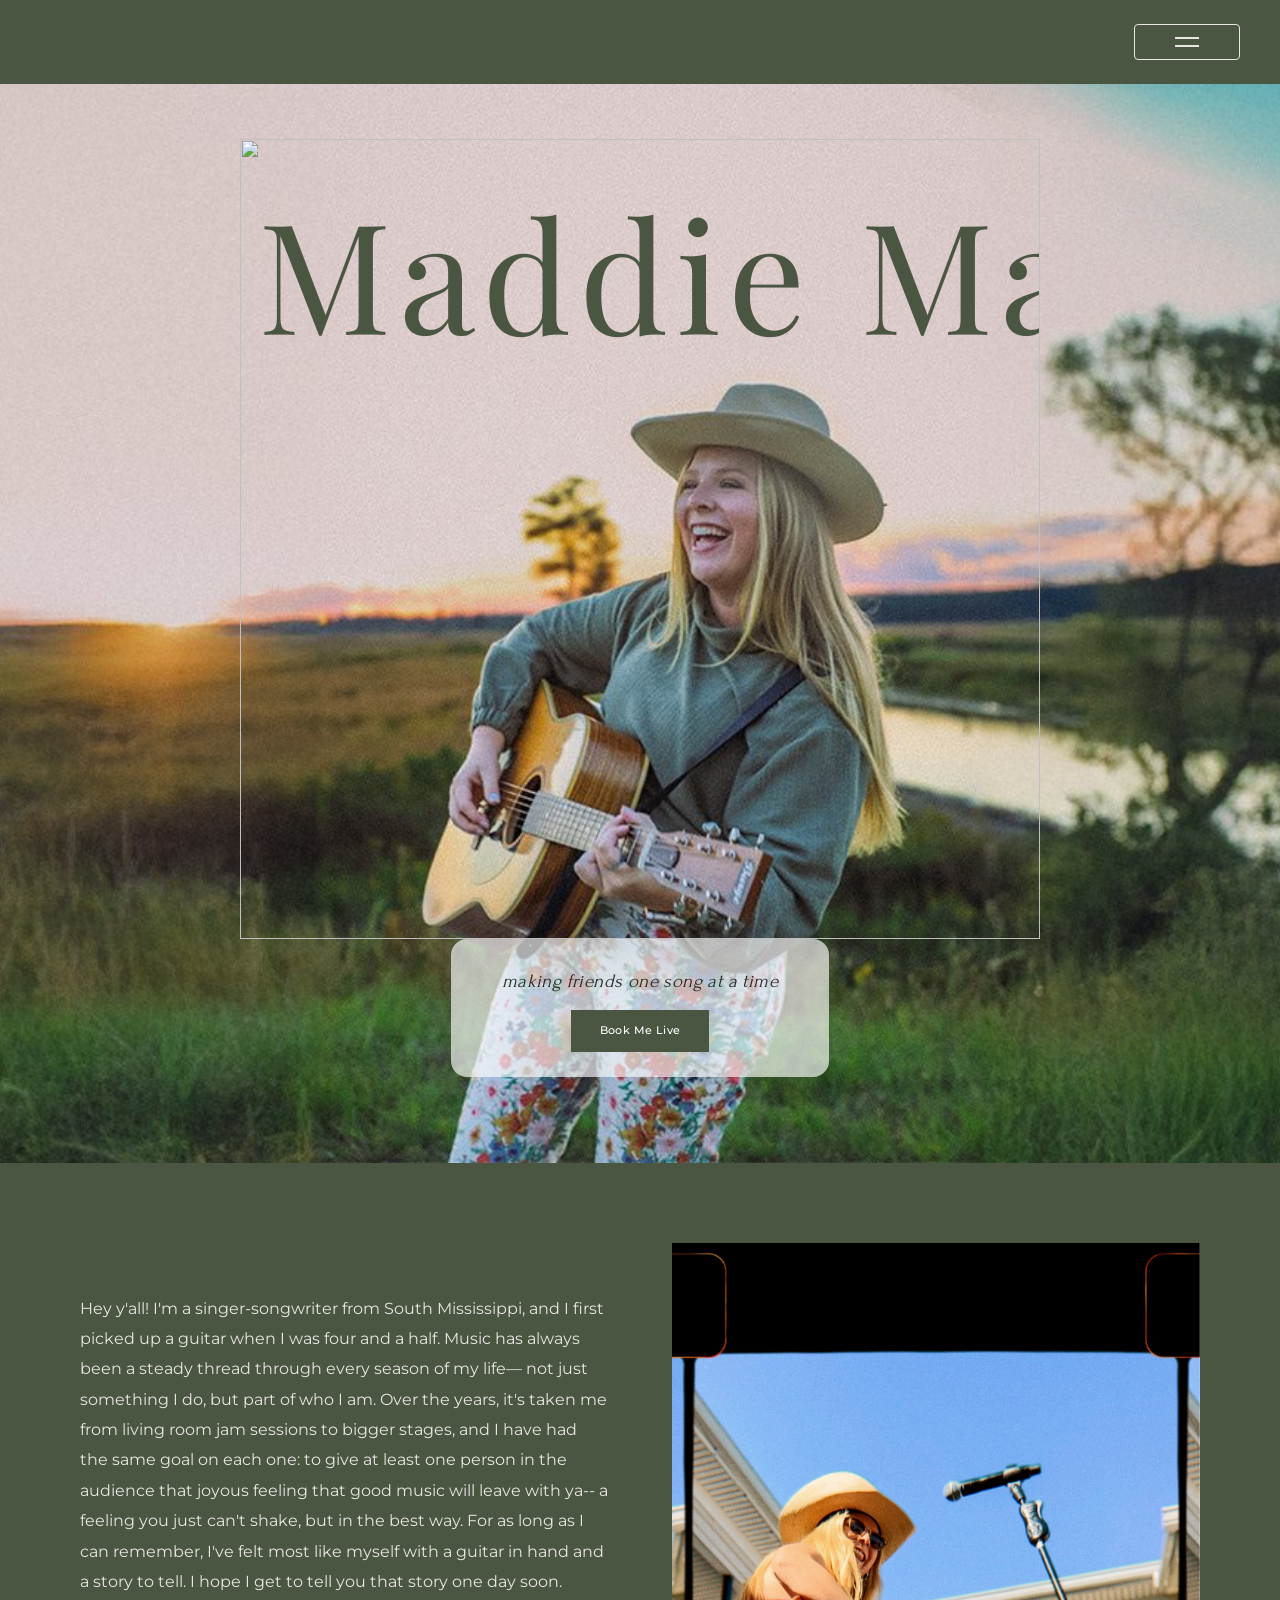
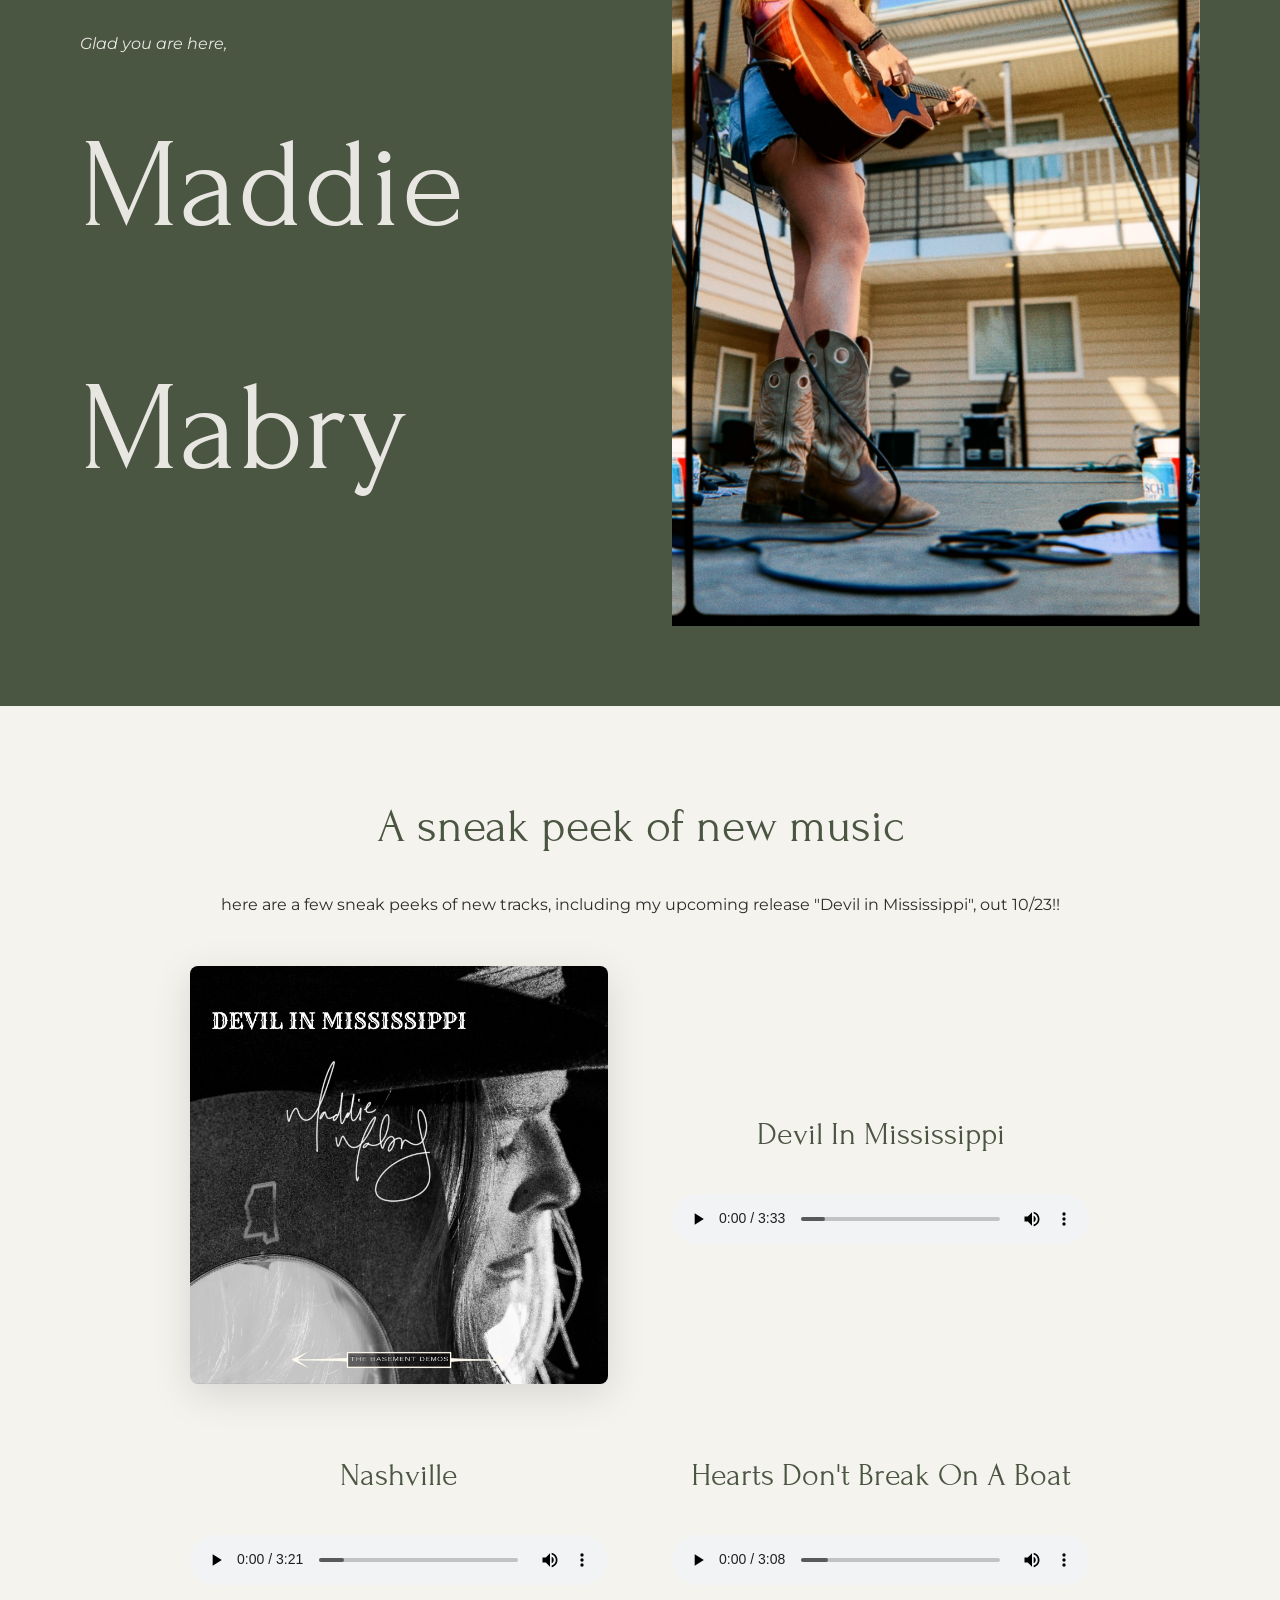
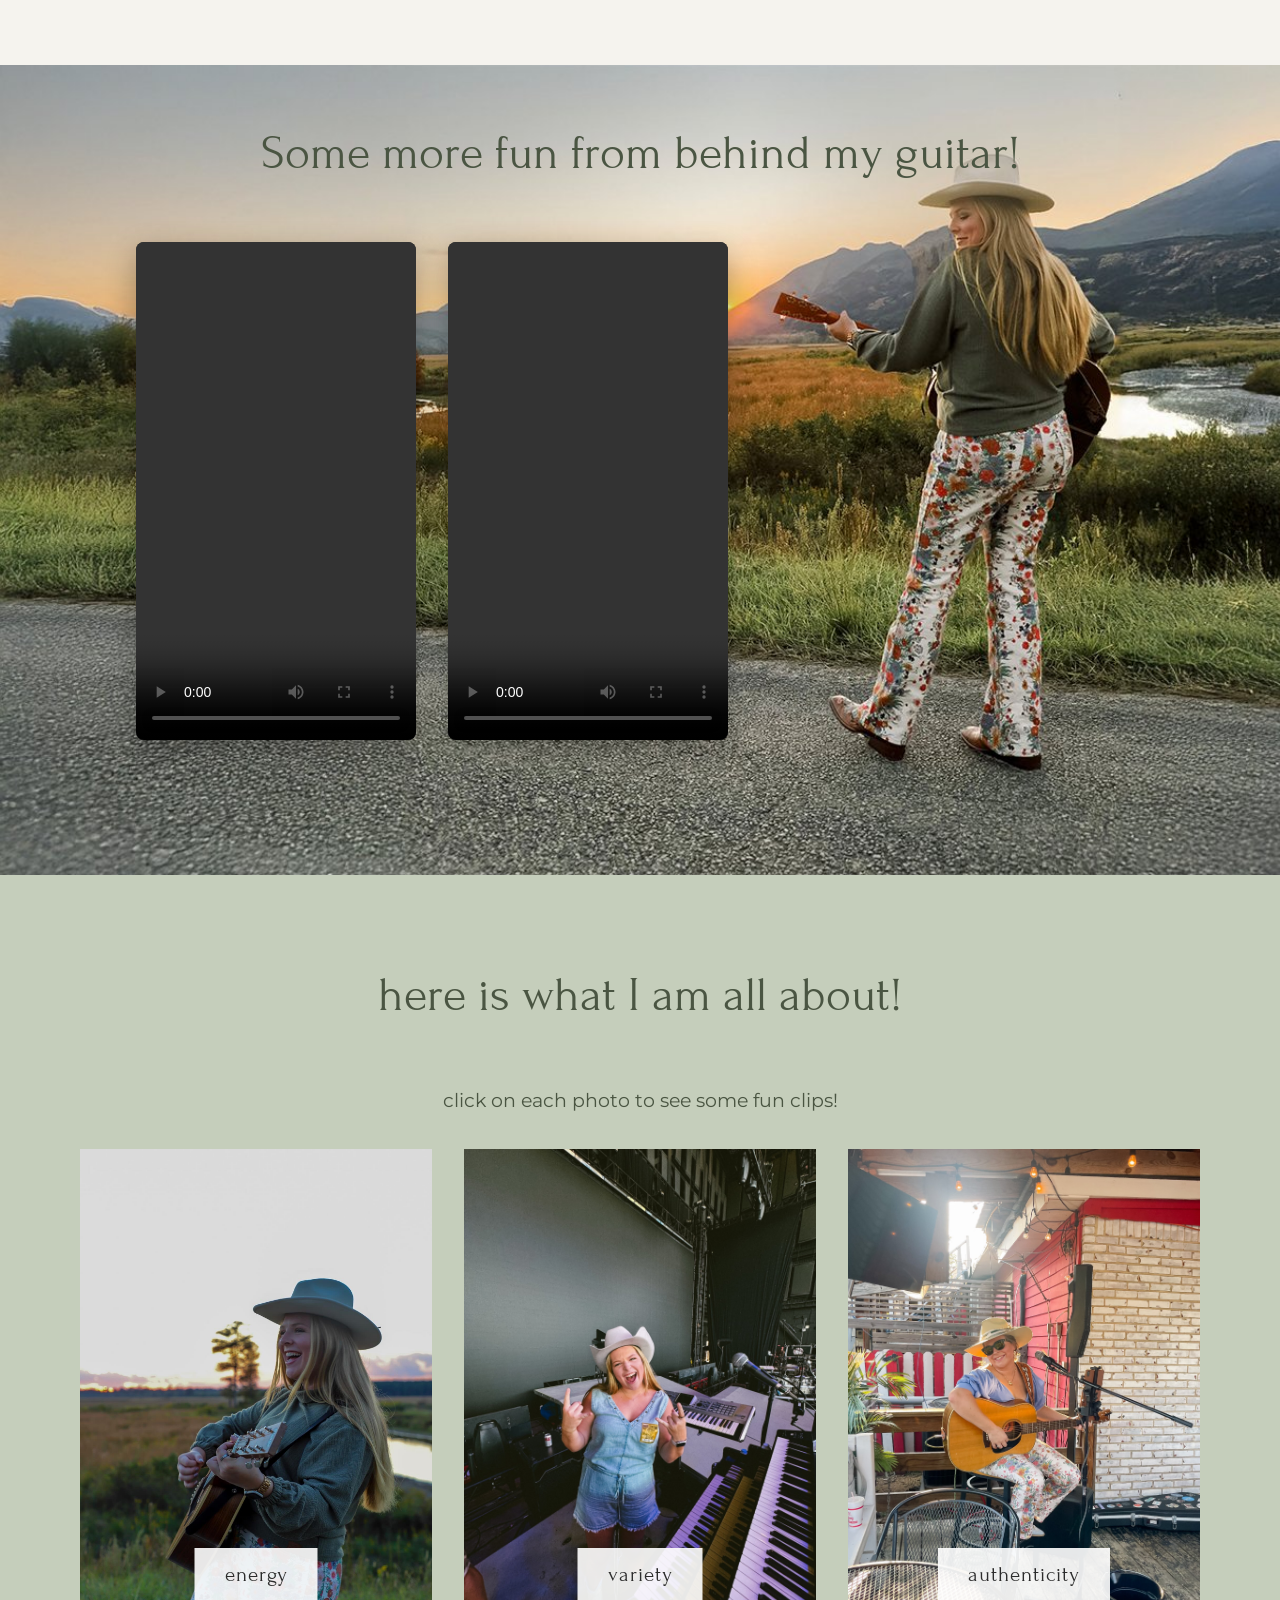
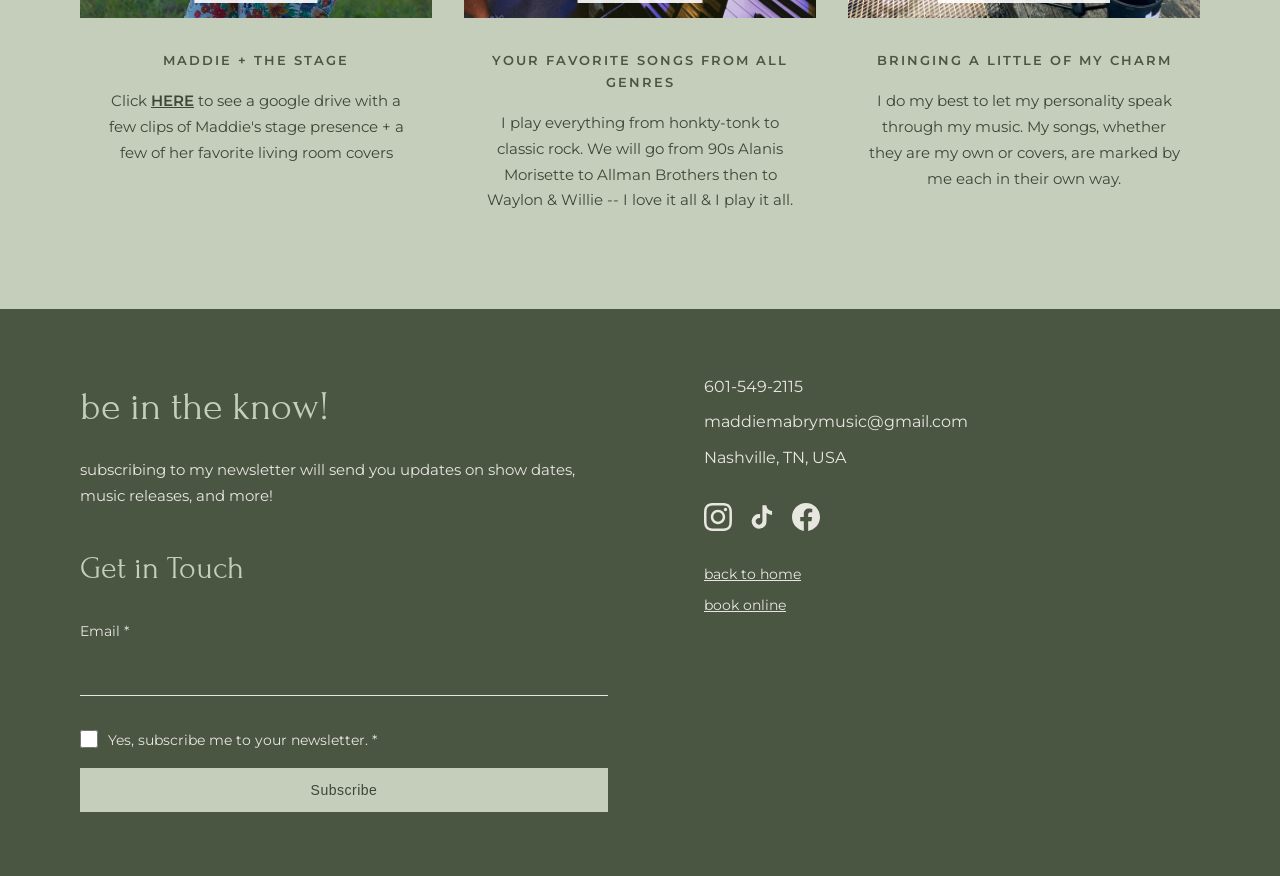
==== index.html @ f24de194 "Replace title text with signature image" ====
Index · HTML
<!DOCTYPE html>
<html lang="en">
<head>
    <meta charset="UTF-8">
    <meta name="viewport" content="width=device-width, initial-scale=1.0">
 
    <!-- Primary SEO Meta Tags -->
    <title>Maddie Mabry | Singer-Songwriter | Nashville, TN | Book Live Music</title>
    <meta name="description" content="Maddie Mabry is a singer-songwriter from South Mississippi now based in Nashville, TN. Book her for live shows, private events, weddings, and venues. Making friends one song at a time.">
    <meta name="keywords" content="Maddie Mabry, singer songwriter, Nashville musician, live music, country music, acoustic guitar, book live music, Mississippi singer, wedding singer, private events, covers band">
    <meta name="author" content="Maddie Mabry">
    <meta name="robots" content="index, follow">
    <link rel="canonical" href="https://maddiemabrymusic.com/">
 
    <!-- Open Graph / Facebook -->
    <meta property="og:type" content="website">
    <meta property="og:url" content="https://maddiemabrymusic.com/">
    <meta property="og:title" content="Maddie Mabry | Singer-Songwriter | Nashville, TN">
    <meta property="og:description" content="Singer-songwriter from South Mississippi. Book Maddie for live shows, private events, and venues. Making friends one song at a time.">
    <meta property="og:image" content="https://maddiemabrymusic.com/images/bfrwebsite2.png">
    <meta property="og:locale" content="en_US">
 
    <!-- Twitter -->
    <meta name="twitter:card" content="summary_large_image">
    <meta name="twitter:url" content="https://maddiemabrymusic.com/">
    <meta name="twitter:title" content="Maddie Mabry | Singer-Songwriter | Nashville, TN">
    <meta name="twitter:description" content="Singer-songwriter from South Mississippi. Book Maddie for live shows, private events, and venues.">
    <meta name="twitter:image" content="https://maddiemabrymusic.com/images/bfrwebsite2.png">
 
    <!-- Favicon -->
    <link rel="icon" type="image/png" href="images/favicon.png">
    <link rel="apple-touch-icon" href="images/favicon.png">
 
    <!-- Schema.org Structured Data for Musicians -->
    <script type="application/ld+json">
    {
        "@context": "https://schema.org",
        "@type": "MusicGroup",
        "name": "Maddie Mabry",
        "description": "Singer-songwriter from South Mississippi making friends one song at a time",
        "genre": ["Country", "Americana", "Acoustic", "Classic Rock Covers"],
        "image": "https://maddiemabrymusic.com/images/bfrwebsite2.png",
        "url": "https://maddiemabrymusic.com",
        "email": "maddiemabrymusic@gmail.com",
        "telephone": "601-549-2115",
        "address": {
            "@type": "PostalAddress",
            "addressLocality": "Nashville",
            "addressRegion": "TN",
            "addressCountry": "US"
        },
        "sameAs": [
            "https://www.instagram.com/maddiemabryy",
            "https://www.tiktok.com/@maddiemabry",
            "https://www.facebook.com/maddie.mabry"
        ]
    }
    </script>
 
    <link rel="stylesheet" href="styles.css">
    <link rel="preconnect" href="https://fonts.googleapis.com">
    <link rel="preconnect" href="https://fonts.gstatic.com" crossorigin>
    <link href="https://fonts.googleapis.com/css2?family=Playfair+Display:wght@400;500;600;700&family=Montserrat:wght@300;400;500;600;700&family=Forum&display=swap" rel="stylesheet">
    <link href="https://fonts.cdnfonts.com/css/amstroms" rel="stylesheet">
</head>
<body>
    <!-- Navigation -->
    <nav class="navbar">
        <div class="nav-container">
            <button class="nav-toggle" id="navToggle">
                <span></span>
                <span></span>
            </button>
            <ul class="nav-menu" id="navMenu">
                <li><a href="#home" class="nav-link">Home</a></li>
                <li><a href="contact.html" class="nav-link">Contact</a></li>
            </ul>
        </div>
    </nav>
 
    <!-- Hero Section -->
    <section id="home" class="hero">
        <div class="hero-image-container">
            <img src="images/bfrwebsite2.png" alt="Maddie Mabry performing" class="hero-bg">
        </div>
        <h1 class="hero-title"><img src="images/signature.png" alt="Maddie Mabry" class="hero-signature"></h1>
        <div class="hero-bottom">
            <p class="hero-tagline">making friends one song at a time</p>
            <a href="contact.html" class="btn btn-hero">Book Me Live</a>
        </div>
    </section>
 
    <!-- About Section -->
    <section class="about-section">
        <div class="container">
            <div class="about-grid">
                <div class="about-text">
                    <p>Hey y'all! I'm a singer-songwriter from South Mississippi, and I first picked up a guitar when I was four and a half. Music has always been a steady thread through every season of my life— not just something I do, but part of who I am. Over the years, it's taken me from living room jam sessions to bigger stages, and I have had the same goal on each one: to give at least one person in the audience that joyous feeling that good music will leave with ya-- a feeling you just can't shake, but in the best way. For as long as I can remember, I've felt most like myself with a guitar in hand and a story to tell. I hope I get to tell you that story one day soon.</p>
                    <p class="about-closing">Glad you are here,</p>
                    <p class="about-signature">Maddie Mabry</p>
                </div>
                <div class="about-image">
                    <img src="images/pikapppic.jpeg" alt="Maddie Mabry">
                </div>
            </div>
        </div>
    </section>
 
    <!-- New Music Section (moved up, now with 3 clipped tracks) -->
    <section class="new-music-section">
        <div class="container">
            <h2 class="section-title">A sneak peek of new music</h2>
            <p class="music-description">here are a few sneak peeks of new tracks, including my upcoming release "Devil in Mississippi", out 10/23!!</p>
 
            <div class="music-player-container">
                <div class="album-art">
                    <img src="images/Devil in Mississippi (3000 x 3000 px).png" alt="Born for Runnin' album art">
                </div>
 
                <div class="music-player">
                    <h3>Devil In Mississippi</h3>
                    <audio id="clip-devil" controls preload="metadata">
                        <source src="audio/Devil_In_Missippi_V4.mp3" type="audio/mpeg">
                        Your browser does not support the audio element.
                    </audio>
                </div>
 
                <div class="music-player">
                    <h3>Nashville</h3>
                    <audio id="clip-nashville" controls preload="metadata">
                        <source src="audio/Nashville_V8.mp3" type="audio/mpeg">
                        Your browser does not support the audio element.
                    </audio>
                </div>
 
                <div class="music-player">
                    <h3>Hearts Don't Break On A Boat</h3>
                    <audio id="clip-hearts" controls preload="metadata">
                        <source src="audio/Hearts_Dont_Break_On_A_Boat_V5.mp3" type="audio/mpeg">
                        Your browser does not support the audio element.
                    </audio>
                </div>
            </div>
        </div>
    </section>
 
    <!-- Some More Fun Section -->
    <section class="behind-guitar-section">
        <div class="behind-guitar-bg">
            <img src="images/bfrwebsite.png" alt="Maddie with mountains in background">
        </div>
        <div class="container">
            <h2 class="section-title">Some more fun from behind my guitar!</h2>
            <div class="embedded-videos-grid">
                <div class="embedded-video">
                    <video src="videos/IMG_3591.mov" controls playsinline preload="metadata"></video>
                </div>
                <div class="embedded-video">
                    <video src="videos/IMG_7154.MOV" controls playsinline preload="metadata"></video>
                </div>
            </div>
        </div>
    </section>
 
    <!-- What You Can Expect Section (moved down) -->
    <section class="expect-section">
        <div class="container">
            <h2 class="section-title">here is what I am all about!</h2>
        <p class="section-title" style="font-size: 1.2rem; margin-top: 0; margin-bottom: 2rem;">click on each photo to see some fun clips!</p>
            <div class="expect-cards">
                <div class="expect-card">
                    <a href="https://www.youtube.com/shorts/EA3g9xVGayo" target="_blank" class="expect-card-image">
                        <img src="images/3FF46318-F790-4733-A68D-48E8557CEB5A.jpeg" alt="Maddie performing with energy">
                        <div class="expect-card-label">energy</div>
                    </a>
                    <div class="expect-card-content">
                        <h3>MADDIE + THE STAGE</h3>
                        <p>Click <a href="https://drive.google.com/drive/folders/16Yg4COmLcVJ_Tq3rPxHHpDaC5FjKg4uo" target="_blank" class="link-underline">HERE</a> to see a google drive with a few clips of Maddie's stage presence + a few of her favorite living room covers</p>
                    </div>
                </div>
 
                <div class="expect-card">
                    <a href="https://www.youtube.com/shorts/dbkMt09SryA" target="_blank" class="expect-card-image">
                        <img src="images/IMG_0356.jpeg" alt="Maddie performing with variety">
                        <div class="expect-card-label">variety</div>
                    </a>
                    <div class="expect-card-content">
                        <h3>YOUR FAVORITE SONGS FROM ALL GENRES</h3>
                        <p>I play everything from honkty-tonk to classic rock. We will go from 90s Alanis Morisette to Allman Brothers then to Waylon & Willie -- I love it all & I play it all.</p>
                    </div>
                </div>
 
                <div class="expect-card">
                    <a href="https://www.youtube.com/watch?v=DvOqOddyRu4" target="_blank" class="expect-card-image">
                        <img src="images/IMG_4395.jpeg" alt="Maddie performing with authenticity">
                        <div class="expect-card-label">authenticity</div>
                    </a>
                    <div class="expect-card-content">
                        <h3>BRINGING A LITTLE OF MY CHARM</h3>
                        <p>I do my best to let my personality speak through my music. My songs, whether they are my own or covers, are marked by me each in their own way.</p>
                    </div>
                </div>
            </div>
        </div>
    </section>
 
    <!-- Footer -->
    <footer class="footer">
        <div class="footer-container">
            <div class="footer-left">
                <h3 class="footer-title">be in the know!</h3>
                <p class="footer-text">subscribing to my newsletter will send you updates on show dates, music releases, and more!</p>
 
                <h4 class="footer-subtitle">Get in Touch</h4>
                <form id="newsletterForm" class="newsletter-form" name="newsletter" method="POST" data-netlify="true">
                    <input type="hidden" name="form-name" value="newsletter">
                    <label class="form-label">Email *</label>
                    <input type="email" id="email" name="email" required>
                    <label class="checkbox-label">
                        <input type="checkbox" name="subscribe" required>
                        <span>Yes, subscribe me to your newsletter. *</span>
                    </label>
                    <button type="submit" class="btn btn-subscribe">Subscribe</button>
                </form>
                <div id="formMessage" class="form-message"></div>
            </div>
 
            <div class="footer-right">
                <p class="contact-info">601-549-2115</p>
                <p class="contact-info">maddiemabrymusic@gmail.com</p>
                <p class="contact-info">Nashville, TN, USA</p>
 
                <div class="social-links">
                    <a href="https://www.instagram.com/maddiemabryy" target="_blank" aria-label="Instagram">
                        <svg width="28" height="28" viewBox="0 0 24 24" fill="currentColor">
                            <path d="M12 2.163c3.204 0 3.584.012 4.85.07 3.252.148 4.771 1.691 4.919 4.919.058 1.265.069 1.645.069 4.849 0 3.205-.012 3.584-.069 4.849-.149 3.225-1.664 4.771-4.919 4.919-1.266.058-1.644.07-4.85.07-3.204 0-3.584-.012-4.849-.07-3.26-.149-4.771-1.699-4.919-4.92-.058-1.265-.07-1.644-.07-4.849 0-3.204.013-3.583.07-4.849.149-3.227 1.664-4.771 4.919-4.919 1.266-.057 1.645-.069 4.849-.069zm0-2.163c-3.259 0-3.667.014-4.947.072-4.358.2-6.78 2.618-6.98 6.98-.059 1.281-.073 1.689-.073 4.948 0 3.259.014 3.668.072 4.948.2 4.358 2.618 6.78 6.98 6.98 1.281.058 1.689.072 4.948.072 3.259 0 3.668-.014 4.948-.072 4.354-.2 6.782-2.618 6.979-6.98.059-1.28.073-1.689.073-4.948 0-3.259-.014-3.667-.072-4.947-.196-4.354-2.617-6.78-6.979-6.98-1.281-.059-1.69-.073-4.949-.073zm0 5.838c-3.403 0-6.162 2.759-6.162 6.162s2.759 6.163 6.162 6.163 6.162-2.759 6.162-6.163c0-3.403-2.759-6.162-6.162-6.162zm0 10.162c-2.209 0-4-1.79-4-4 0-2.209 1.791-4 4-4s4 1.791 4 4c0 2.21-1.791 4-4 4zm6.406-11.845c-.796 0-1.441.645-1.441 1.44s.645 1.44 1.441 1.44c.795 0 1.439-.645 1.439-1.44s-.644-1.44-1.439-1.44z"/>
                        </svg>
                    </a>
                    <a href="https://www.tiktok.com/@maddiemabry" target="_blank" aria-label="TikTok">
                        <svg width="28" height="28" viewBox="0 0 24 24" fill="currentColor">
                            <path d="M19.59 6.69a4.83 4.83 0 0 1-3.77-4.25V2h-3.45v13.67a2.89 2.89 0 0 1-5.2 1.74 2.89 2.89 0 0 1 2.31-4.64 2.93 2.93 0 0 1 .88.13V9.4a6.84 6.84 0 0 0-1-.05A6.33 6.33 0 0 0 5 20.1a6.34 6.34 0 0 0 10.86-4.43v-7a8.16 8.16 0 0 0 4.77 1.52v-3.4a4.85 4.85 0 0 1-1-.1z"/>
                        </svg>
                    </a>
                    <a href="https://www.facebook.com/maddie.mabry" target="_blank" aria-label="Facebook">
                        <svg width="28" height="28" viewBox="0 0 24 24" fill="currentColor">
                            <path d="M24 12.073c0-6.627-5.373-12-12-12s-12 5.373-12 12c0 5.99 4.388 10.954 10.125 11.854v-8.385H7.078v-3.47h3.047V9.43c0-3.007 1.792-4.669 4.533-4.669 1.312 0 2.686.235 2.686.235v2.953H15.83c-1.491 0-1.956.925-1.956 1.874v2.25h3.328l-.532 3.47h-2.796v8.385C19.612 23.027 24 18.062 24 12.073z"/>
                        </svg>
                    </a>
                </div>
 
                <div class="footer-links">
                    <a href="#home">back to home</a>
                    <a href="contact.html">book online</a>
                </div>
            </div>
        </div>
    </footer>
 
    <script src="script.js"></script>
    <script>
        // Auto start/stop points for sneak-peek clips
        // { elementId, startTime (sec), endTime (sec) }
        var clipConfig = [
            { id: "clip-nashville", start: 40, end: 63 }, // Nashville: 0:40 -> 1:03
            { id: "clip-devil",     start: 64, end: 93 }, // Devil In Mississippi: 1:03 -> 1:33
            { id: "clip-hearts",    start: 36, end: 63 }  // Hearts Don't Break On A Boat: 0:36 -> 1:02
        ];
 
        clipConfig.forEach(function (cfg) {
            var audio = document.getElementById(cfg.id);
            if (!audio) return;
 
            audio.addEventListener("play", function () {
                if (audio.currentTime < cfg.start || audio.currentTime >= cfg.end) {
                    audio.currentTime = cfg.start;
                }
            });
 
            audio.addEventListener("timeupdate", function () {
                if (audio.currentTime >= cfg.end) {
                    audio.pause();
                    audio.currentTime = cfg.start;
                }
            });
        });
    </script>
</body>
</html>
---- styles.css ----
/* Reset */
* {
    margin: 0;
    padding: 0;
    box-sizing: border-box;
}

:root {
    /* Wix Color Scheme */
    --hunter-green: #4a5542;
    --hunter-green-dark: #3d4637;
    --sage-green: #c5cebb;
    --sage-green-light: #d4dbc9;
    --cream: #f5f3ee;
    --dark-text: #2c2c2c;
    --light-text: #e8e6e1;
    --white: #ffffff;
}

body {
    font-family: 'Montserrat', sans-serif;
    color: var(--dark-text);
    line-height: 1.7;
    overflow-x: hidden;
}

h1, h2, h3 {
    font-family: 'Forum', 'Playfair Display', serif;
    font-weight: 400;
}

img {
    max-width: 100%;
    display: block;
}

a {
    text-decoration: none;
    color: inherit;
    transition: opacity 0.3s ease;
}

a:hover {
    opacity: 0.8;
}

/* Containers */
.container {
    max-width: 1200px;
    margin: 0 auto;
    padding: 0 40px;
}

/* Buttons */
.btn {
    display: inline-block;
    padding: 14px 36px;
    border: none;
    background: var(--hunter-green);
    color: var(--white);
    font-weight: 500;
    font-size: 14px;
    cursor: pointer;
    transition: all 0.3s ease;
    letter-spacing: 0.5px;
}

.btn:hover {
    background: var(--hunter-green-dark);
    opacity: 1;
}

.btn-hero {
    background: var(--hunter-green);
    color: var(--white);
    border-radius: 0;
}

.btn-subscribe {
    width: 100%;
    background: var(--sage-green);
    color: var(--hunter-green-dark);
    border-radius: 0;
    margin-top: 1rem;
}

.btn-subscribe:hover {
    background: var(--sage-green-light);
}

/* Navigation */
.navbar {
    position: absolute;
    top: 0;
    left: 0;
    width: 100%;
    z-index: 100;
    padding: 1.5rem 0;
    background: var(--hunter-green);
}

.nav-container {
    max-width: 1400px;
    margin: 0 auto;
    padding: 0 40px;
    display: flex;
    justify-content: flex-end;
    align-items: center;
    position: relative;
}

.nav-toggle {
    display: flex;
    flex-direction: column;
    background: transparent;
    border: 1px solid var(--light-text);
    border-radius: 4px;
    cursor: pointer;
    gap: 6px;
    padding: 12px 40px;
}

.nav-toggle span {
    width: 24px;
    height: 2px;
    background: var(--light-text);
    transition: 0.3s;
}

.nav-menu {
    display: none;
    position: absolute;
    top: 100%;
    right: 40px;
    background: var(--hunter-green);
    flex-direction: column;
    padding: 1.5rem 3rem;
    gap: 1rem;
    list-style: none;
    min-width: 200px;
    text-align: right;
}

.nav-menu.active {
    display: flex;
}

.nav-link {
    color: var(--light-text);
    font-weight: 400;
    font-size: 0.95rem;
    letter-spacing: 0.5px;
}

/* Hero Section */
.hero {
    position: relative;
    min-height: 100vh;
    display: flex;
    flex-direction: column;
    justify-content: space-between;
    align-items: center;
    overflow: hidden;
    padding: 80px 40px 60px;
}

.hero-image-container {
    position: absolute;
    top: 0;
    left: 0;
    width: 100%;
    height: 100%;
    z-index: 0;
}

.hero-bg {
    width: 100%;
    height: 100%;
    object-fit: cover;
}

.hero-title {
    position: relative;
    z-index: 2;
    font-size: clamp(4rem, 12vw, 10rem);
    font-weight: 400;
    color: var(--hunter-green);
    letter-spacing: 0.05em;
    text-align: center;
    margin-top: 2rem;
    font-family: 'Playfair Display', serif;
    white-space: nowrap;
}
.hero-signature {
    width: min(80vw, 800px);
    height: auto;
    margin: 0 auto;
}

.hero-bottom {
    position: relative;
    z-index: 2;
    text-align: center;
    background: rgba(255, 255, 255, 0.65);
    padding: 2rem 4rem;
    margin-bottom: 2rem;
    border-radius: 20px;
    zoom: 0.8;
}

.hero-tagline {
    font-family: 'Forum', serif;
    font-size: 1.5rem;
    font-style: italic;
    color: var(--dark-text);
    margin-bottom: 1rem;
    letter-spacing: 0.5px;
}

/* About Section */
.about-section {
    padding: 5rem 0;
    background: var(--hunter-green);
    color: var(--light-text);
}

.about-grid {
    display: grid;
    grid-template-columns: 1fr 1fr;
    gap: 4rem;
    align-items: center;
}

.about-text p {
    font-size: 1rem;
    line-height: 1.9;
    margin-bottom: 1.5rem;
    color: var(--light-text);
}

.about-closing {
    font-style: italic;
    margin-top: 2rem !important;
    margin-bottom: 0.3rem !important;
}

.about-text p.about-signature {
    font-family: 'Amstroms', 'Forum', cursive;
    font-size: 8rem;
    font-weight: 400;
    color: var(--light-text);
}

.about-image img {
    width: 100%;
    object-fit: cover;
}

/* What You Can Expect Section */
.expect-section {
    padding: 5rem 0;
    background: var(--sage-green);
}

.expect-section .section-title {
    color: var(--hunter-green);
    font-size: 3rem;
    text-align: center;
    margin-bottom: 3rem;
}

.expect-cards {
    display: grid;
    grid-template-columns: repeat(3, 1fr);
    gap: 2rem;
}

.expect-card {
    background: transparent;
}

.expect-card-image {
    position: relative;
    overflow: hidden;
    margin-bottom: 1rem;
    display: block;
    cursor: pointer;
}

.expect-card-image img {
    width: 100%;
    aspect-ratio: 3/4;
    object-fit: cover;
    transition: transform 0.3s ease;
}

.expect-card-image:hover img {
    transform: scale(1.05);
}

.expect-card-label {
    position: absolute;
    bottom: 15px;
    left: 50%;
    transform: translateX(-50%);
    background: rgba(255, 255, 255, 0.9);
    padding: 10px 30px;
    font-family: 'Forum', serif;
    font-size: 1.3rem;
    font-weight: 400;
    letter-spacing: 1px;
    color: var(--dark-text);
}

.expect-card-content {
    text-align: center;
    padding: 1rem;
}

.expect-card-content h3 {
    font-size: 0.8rem;
    text-transform: uppercase;
    letter-spacing: 2px;
    margin-bottom: 1rem;
    font-weight: 600;
    font-family: 'Montserrat', sans-serif;
    color: var(--hunter-green);
}

.expect-card-content p {
    font-size: 0.95rem;
    line-height: 1.7;
    color: var(--hunter-green-dark);
}

.link-underline {
    text-decoration: underline;
    font-weight: 600;
}

/* Behind Guitar Section */
.behind-guitar-section {
    position: relative;
    padding: 3rem 0 5rem;
    min-height: 90vh;
    display: flex;
    align-items: flex-start;
    overflow: hidden;
}

.behind-guitar-bg {
    position: absolute;
    top: 0;
    left: 0;
    width: 100%;
    height: 100%;
    z-index: 0;
}

.behind-guitar-bg img {
    width: 100%;
    height: 100%;
    object-fit: cover;
    object-position: left 30%;
}

.behind-guitar-section .container {
    position: relative;
    z-index: 1;
    width: 100%;
}

.behind-guitar-section .section-title {
    color: var(--hunter-green);
    font-size: 3rem;
    text-align: center;
    margin-bottom: 3rem;
}

.embedded-videos-grid {
    display: flex;
    justify-content: flex-start;
    gap: 2rem;
    flex-wrap: wrap;
    padding-left: 5%;
}

.embedded-video {
    width: 280px;
    border-radius: 8px;
    overflow: hidden;
    box-shadow: 0 10px 30px rgba(0,0,0,0.3);
}

.embedded-video video {
    width: 100%;
    aspect-ratio: 9/16;
    object-fit: cover;
    background: var(--dark-text);
}

/* New Music Section */
.new-music-section {
    padding: 5rem 0;
    background: var(--cream);
}

.new-music-section .section-title {
    font-size: 3rem;
    text-align: center;
    margin-bottom: 1.5rem;
    color: var(--hunter-green);
}

.music-description {
    text-align: center;
    font-size: 1rem;
    margin-bottom: 3rem;
    color: var(--dark-text);
}

.music-player-container {
    display: grid;
    grid-template-columns: 1fr 1fr;
    gap: 4rem;
    align-items: center;
    max-width: 900px;
    margin: 0 auto;
}

.album-art img {
    width: 100%;
    border-radius: 8px;
    box-shadow: 0 10px 40px rgba(0,0,0,0.12);
}

.music-player {
    display: flex;
    flex-direction: column;
    gap: 2rem;
}

.music-player h3 {
    font-size: 2rem;
    font-family: 'Forum', serif;
    text-align: center;
    color: var(--hunter-green);
}

.music-player audio {
    width: 100%;
    height: 50px;
    border-radius: 50px;
    outline: none;
}

/* Footer */
.footer {
    background: var(--hunter-green);
    color: var(--light-text);
    padding: 4rem 0;
}

.footer-container {
    max-width: 1200px;
    margin: 0 auto;
    padding: 0 40px;
    display: grid;
    grid-template-columns: 1fr 1fr;
    gap: 4rem;
}

.footer-title {
    font-family: 'Forum', serif;
    font-size: 2.5rem;
    font-weight: 400;
    margin-bottom: 1rem;
    color: var(--sage-green);
}

.footer-subtitle {
    font-family: 'Forum', serif;
    font-size: 2rem;
    font-weight: 400;
    margin-top: 2rem;
    margin-bottom: 1.5rem;
    color: var(--sage-green);
}

.footer-text {
    font-size: 0.95rem;
    line-height: 1.7;
    margin-bottom: 1.5rem;
}

.form-label {
    display: block;
    font-size: 0.9rem;
    margin-bottom: 0.5rem;
}

.newsletter-form input[type="email"] {
    width: 100%;
    padding: 12px 0;
    border: none;
    border-bottom: 1px solid var(--light-text);
    font-size: 1rem;
    font-family: inherit;
    background: transparent;
    color: var(--light-text);
    margin-bottom: 1rem;
}

.newsletter-form input[type="email"]:focus {
    outline: none;
    border-bottom-color: var(--sage-green);
}

.newsletter-form input[type="email"]::placeholder {
    color: var(--light-text);
    opacity: 0.7;
}

.checkbox-label {
    display: flex;
    align-items: flex-start;
    gap: 10px;
    cursor: pointer;
    font-size: 0.9rem;
    margin-top: 1rem;
}

.checkbox-label input {
    width: 18px;
    height: 18px;
    cursor: pointer;
    margin-top: 2px;
}

.footer-right {
    padding-left: 2rem;
}

.contact-info {
    font-size: 1rem;
    margin-bottom: 0.5rem;
}

.social-links {
    display: flex;
    gap: 1rem;
    margin: 2rem 0;
}

.social-links a {
    color: var(--light-text);
    transition: color 0.3s ease;
}

.social-links a:hover {
    color: var(--sage-green);
    opacity: 1;
}

.footer-links {
    display: flex;
    flex-direction: column;
    gap: 0.5rem;
    margin-top: 1.5rem;
}

.footer-links a {
    font-size: 0.85rem;
    text-decoration: underline;
    color: var(--light-text);
}

.form-message {
    margin-top: 1rem;
    padding: 12px;
    border-radius: 4px;
    display: none;
}

.form-message.success {
    background: rgba(212, 219, 201, 0.3);
    color: var(--sage-green);
    display: block;
}

.form-message.error {
    background: rgba(255, 100, 100, 0.2);
    color: #ff9999;
    display: block;
}

/* Contact Page */
.contact-page {
    min-height: 100vh;
    background: var(--sage-green);
    padding: 120px 0 60px;
}

.contact-title {
    font-family: 'Forum', serif;
    font-size: 3.5rem;
    color: var(--hunter-green);
    text-align: center;
    margin-bottom: 1rem;
}

.contact-intro {
    text-align: center;
    font-size: 1.1rem;
    color: var(--hunter-green-dark);
    max-width: 600px;
    margin: 0 auto 3rem;
    line-height: 1.8;
}

.contact-content {
    display: grid;
    grid-template-columns: 1fr 1.5fr;
    gap: 4rem;
    max-width: 1000px;
    margin: 0 auto;
}

.contact-info-section {
    display: flex;
    flex-direction: column;
    gap: 2rem;
}

.contact-item h3 {
    font-family: 'Forum', serif;
    font-size: 1.3rem;
    color: var(--hunter-green);
    margin-bottom: 0.5rem;
}

.contact-item a,
.contact-item p {
    color: var(--hunter-green-dark);
    font-size: 1rem;
}

.contact-item a:hover {
    color: var(--hunter-green);
}

.contact-item .social-links {
    margin: 0;
}

.contact-item .social-links a {
    color: var(--hunter-green);
}

.contact-item .social-links a:hover {
    color: var(--hunter-green-dark);
}

.contact-form-wrapper {
    background: var(--white);
    padding: 2.5rem;
    border-radius: 8px;
    box-shadow: 0 4px 20px rgba(0,0,0,0.08);
}

.contact-form-wrapper h2 {
    font-family: 'Forum', serif;
    font-size: 1.8rem;
    color: var(--hunter-green);
    margin-bottom: 1.5rem;
}

.form-group {
    margin-bottom: 1.25rem;
}

.form-group label {
    display: block;
    font-size: 0.9rem;
    color: var(--hunter-green-dark);
    margin-bottom: 0.5rem;
    font-weight: 500;
}

.form-group input,
.form-group select,
.form-group textarea {
    width: 100%;
    padding: 12px 15px;
    border: 1px solid var(--sage-green);
    border-radius: 4px;
    font-size: 1rem;
    font-family: inherit;
    background: var(--white);
    color: var(--dark-text);
    transition: border-color 0.3s ease;
}

.form-group input:focus,
.form-group select:focus,
.form-group textarea:focus {
    outline: none;
    border-color: var(--hunter-green);
}

.form-group textarea {
    resize: vertical;
    min-height: 120px;
}

.contact-form .btn {
    width: 100%;
    margin-top: 0.5rem;
}

.back-link {
    text-align: center;
    margin-top: 3rem;
}

.back-link a {
    color: var(--hunter-green);
    font-size: 0.95rem;
    text-decoration: underline;
}

.back-link a:hover {
    color: var(--hunter-green-dark);
}

/* Responsive Design */
@media (max-width: 1024px) {
    .container {
        padding: 0 30px;
    }

    .hero-title {
        font-size: clamp(3rem, 10vw, 7rem);
    }

    .about-grid {
        grid-template-columns: 1fr;
        gap: 3rem;
    }

    .expect-cards {
        grid-template-columns: 1fr;
        max-width: 400px;
        margin: 0 auto;
    }

    .music-player-container {
        grid-template-columns: 1fr;
    }

    .footer-container {
        grid-template-columns: 1fr;
        gap: 3rem;
    }

    .footer-right {
        padding-left: 0;
    }
}

@media (max-width: 768px) {
    .hero-title {
        font-size: clamp(2.5rem, 10vw, 5rem);
    }

    .hero-bottom {
        padding: 1.5rem 2rem;
    }

    .hero-tagline {
        font-size: 1.2rem;
    }

    .section-title,
    .expect-section .section-title,
    .behind-guitar-section .section-title,
    .new-music-section .section-title {
        font-size: 2rem;
    }

    .embedded-video {
        width: 240px;
    }

    .footer-title {
        font-size: 2rem;
    }

    .footer-subtitle {
        font-size: 1.5rem;
    }

    .contact-content {
        grid-template-columns: 1fr;
        gap: 2rem;
    }

    .contact-title {
        font-size: 2.5rem;
    }

    .contact-form-wrapper {
        padding: 1.5rem;
    }
}

@media (max-width: 480px) {
    .hero-title {
        font-size: 2rem;
        letter-spacing: 2px;
    }

    .hero-bottom {
        padding: 1rem 1.5rem;
        margin: 0 1rem 1rem;
    }

    .embedded-videos-grid {
        flex-direction: column;
        align-items: center;
    }

    .embedded-video {
        width: 100%;
        max-width: 300px;
    }
}
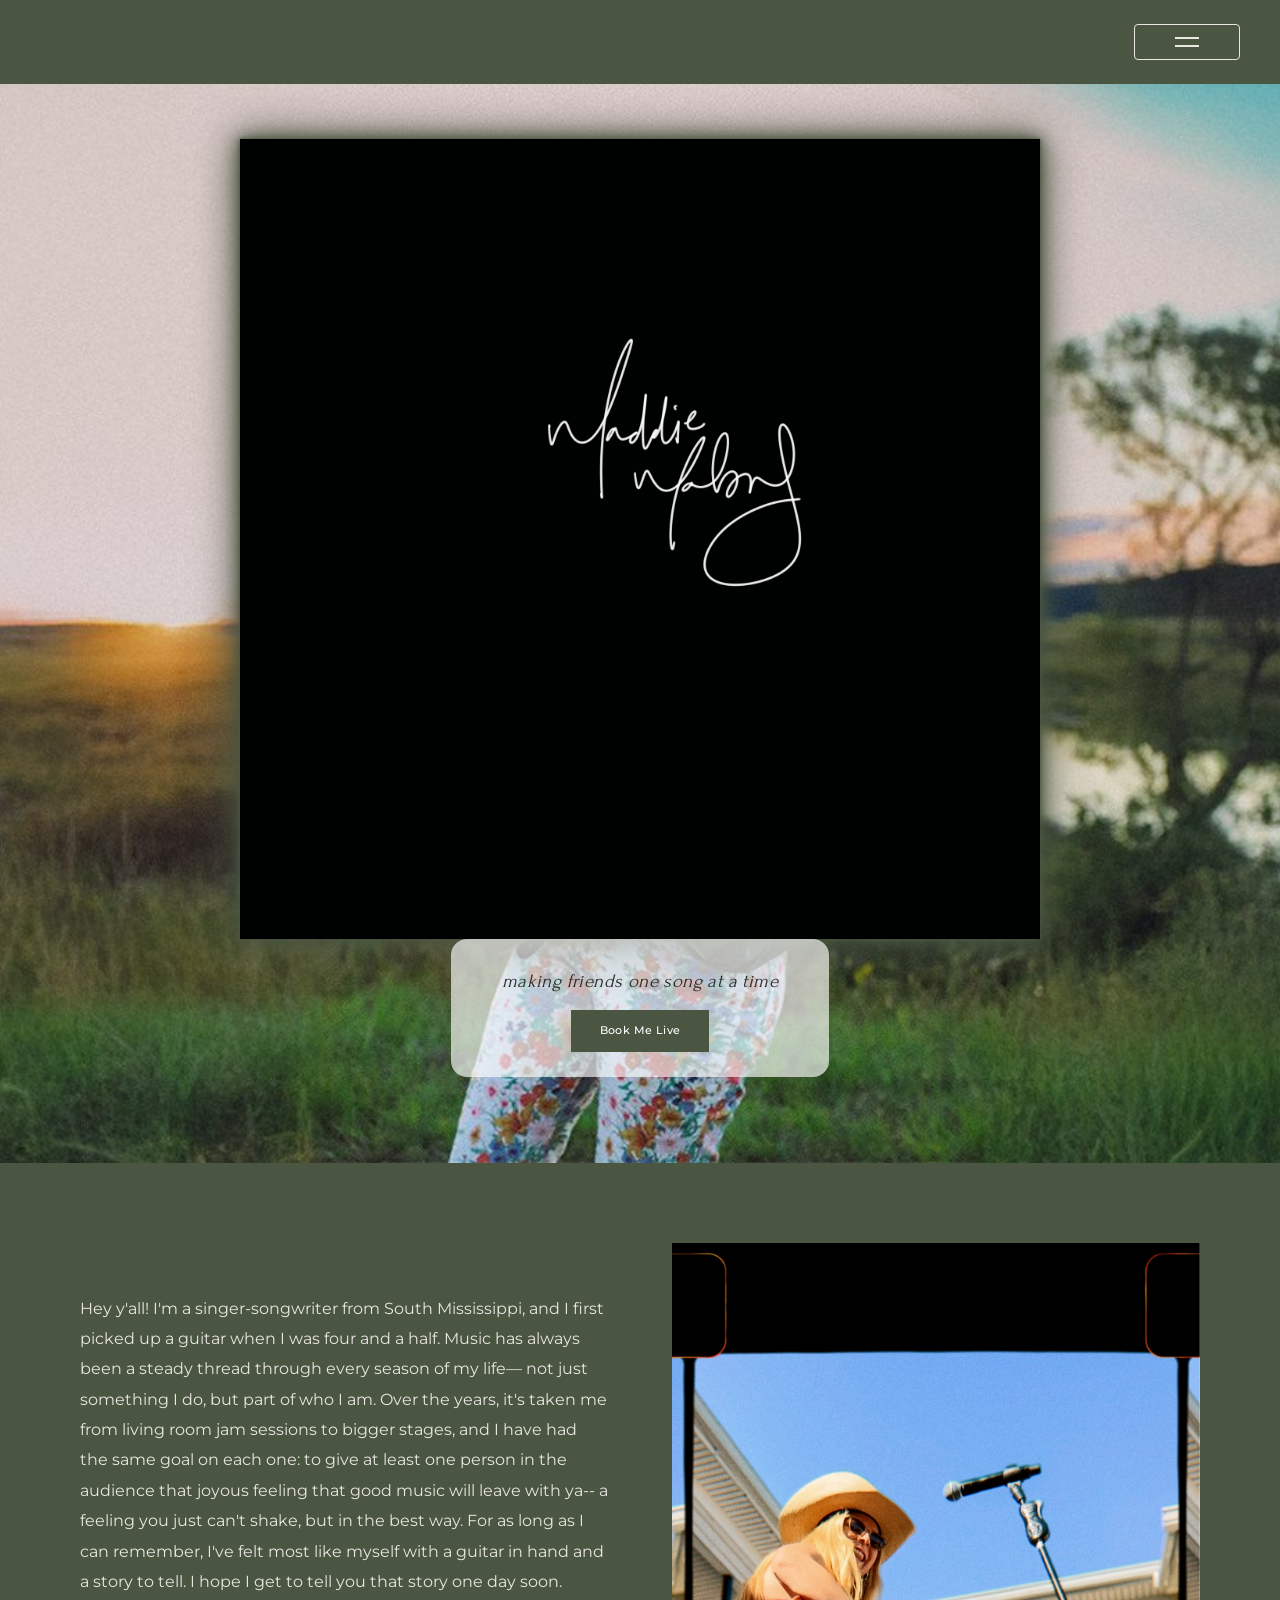
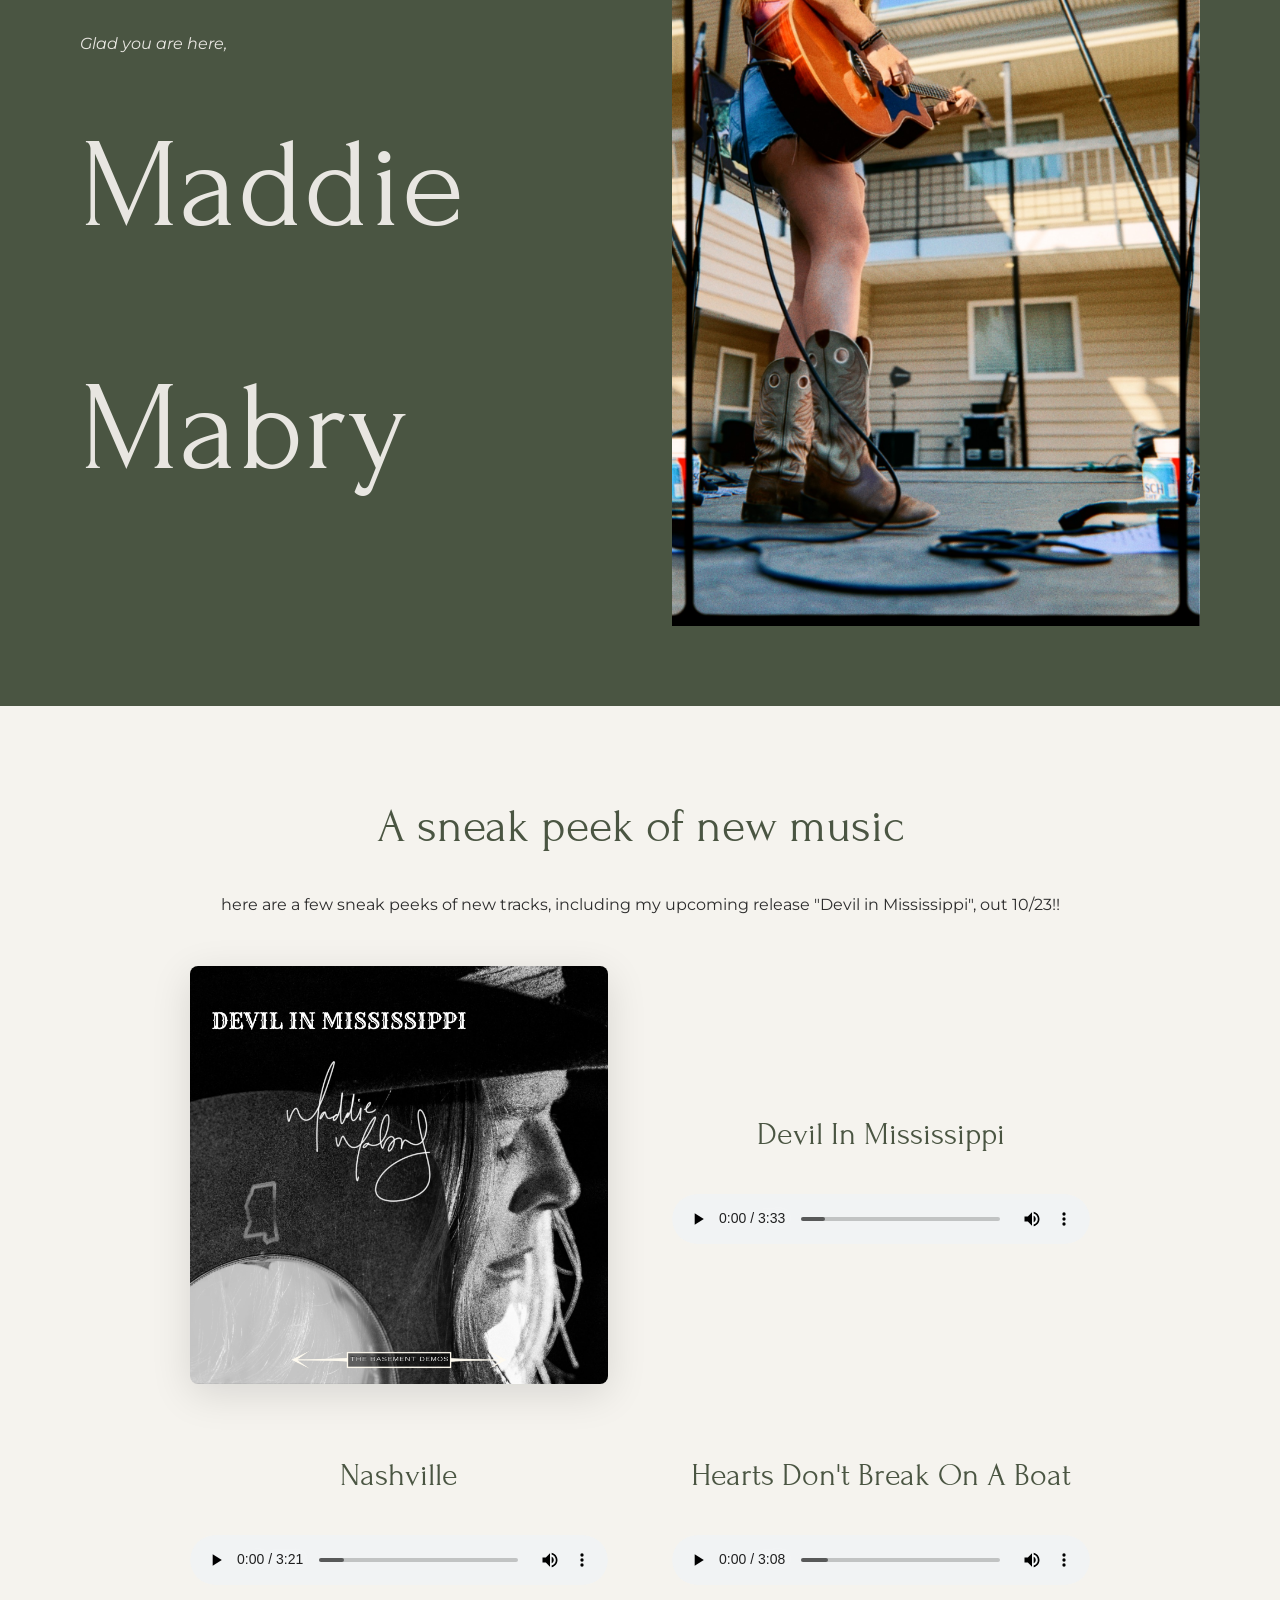
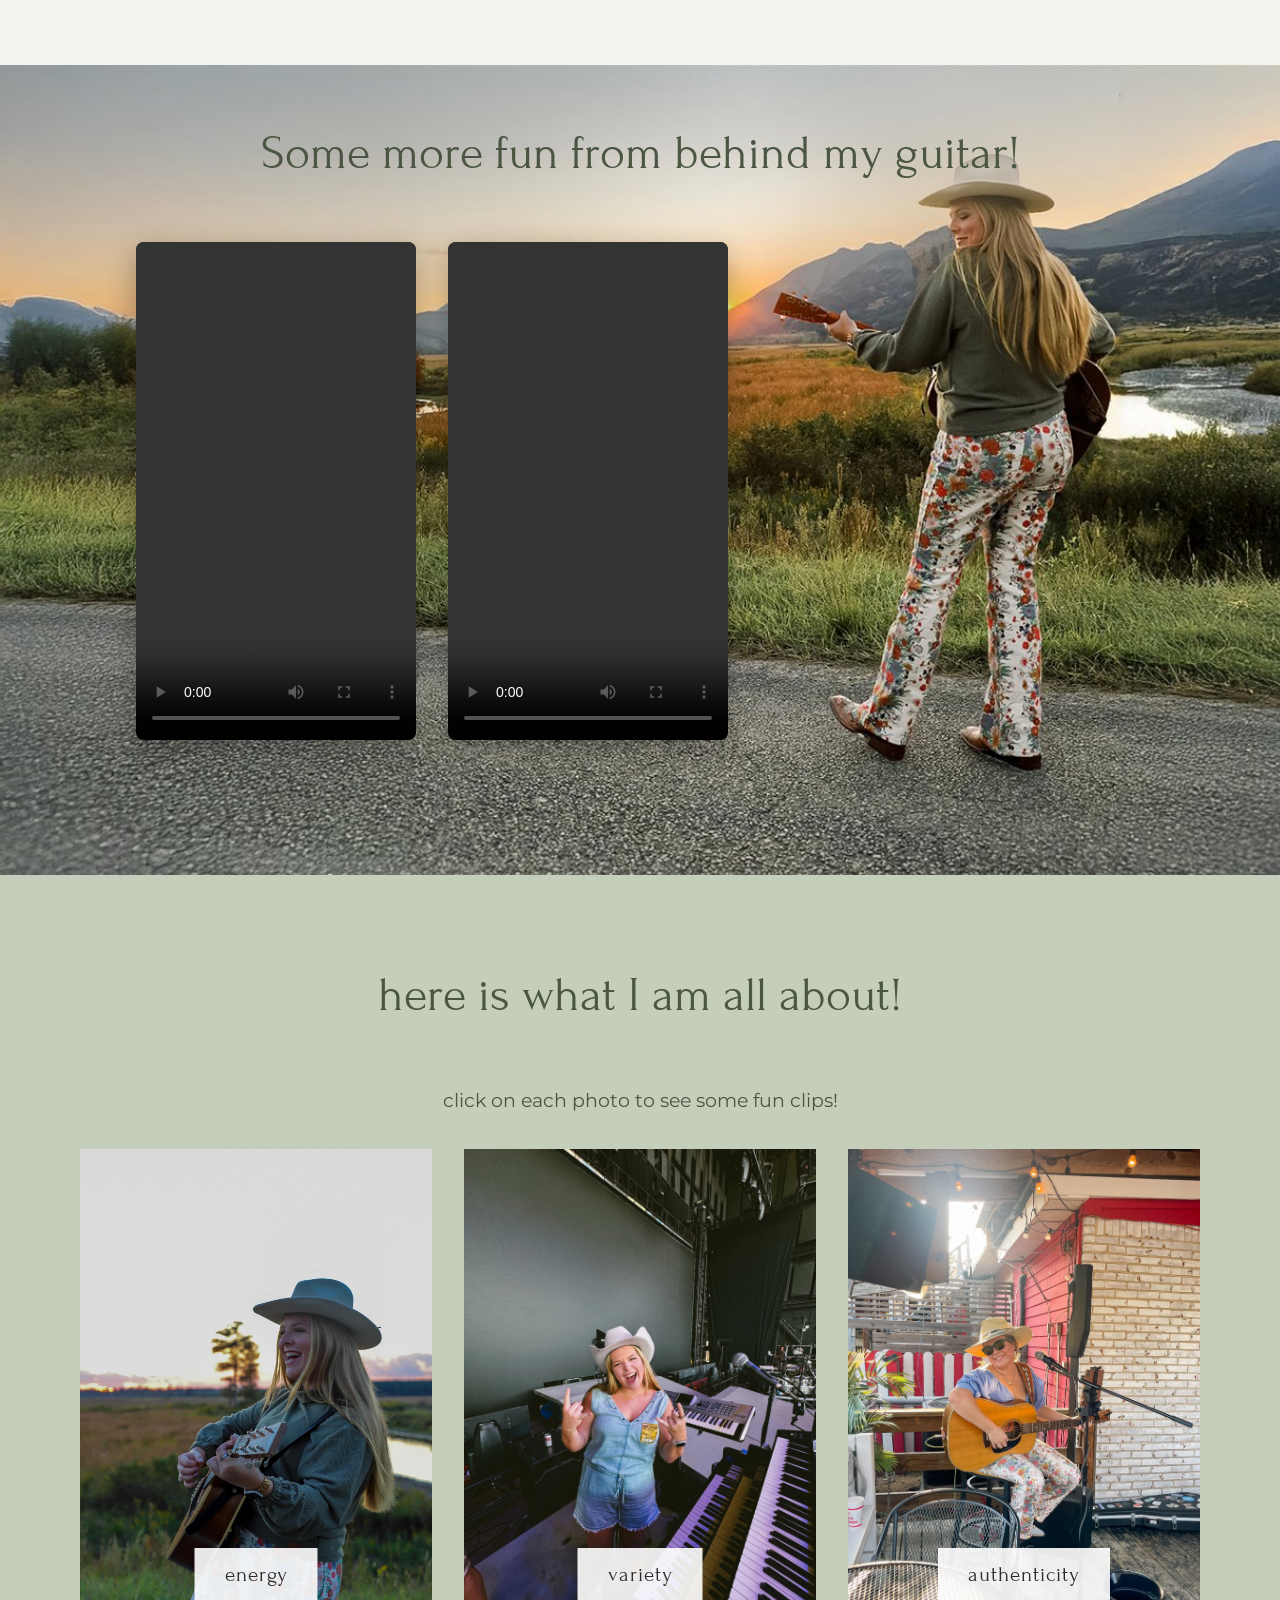
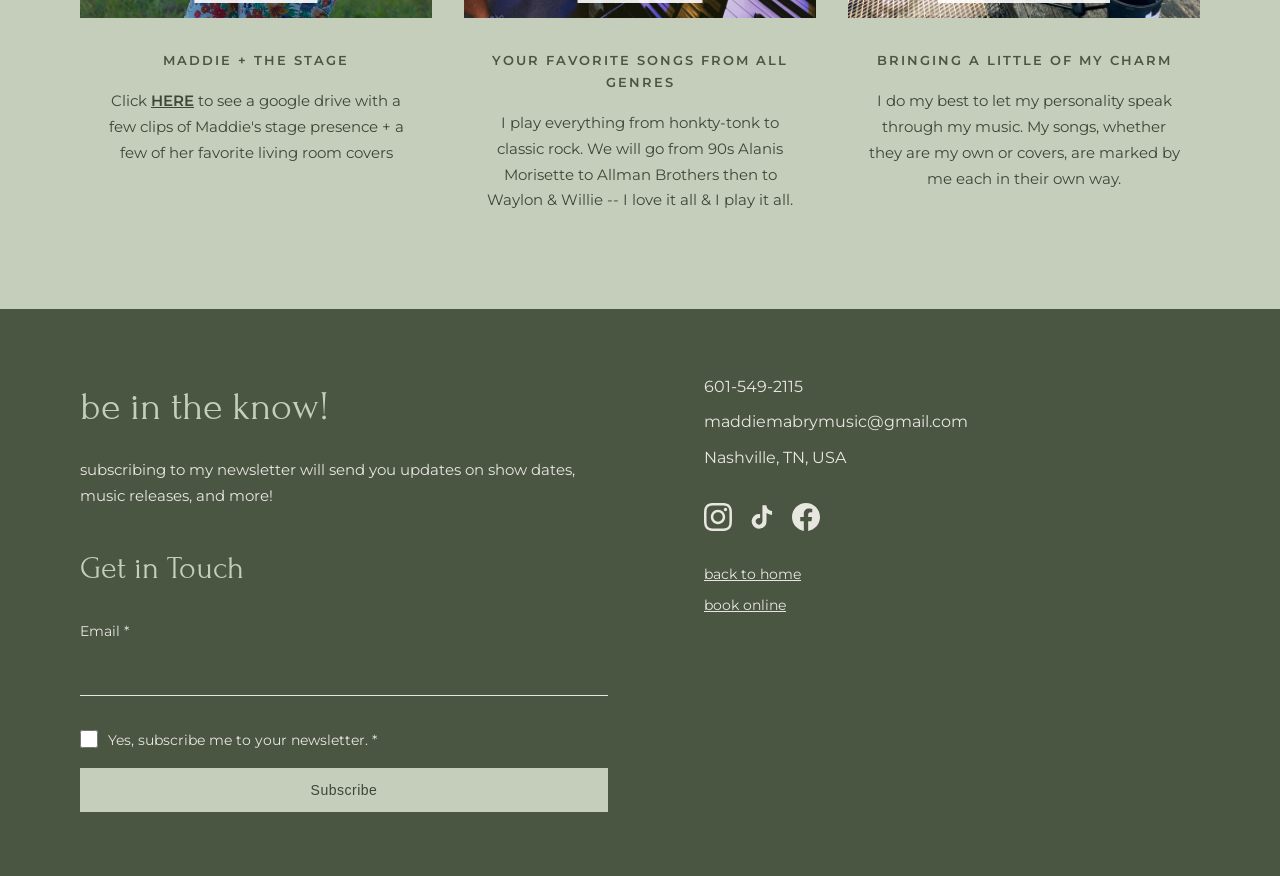
==== commit 066ec78d: "Update hero title image in index.html" ====
--- a/index.html
+++ b/index.html
@@ -86,7 +86,7 @@
         <div class="hero-image-container">
             <img src="images/bfrwebsite2.png" alt="Maddie Mabry performing" class="hero-bg">
         </div>
-        <h1 class="hero-title"><img src="images/signature.png" alt="Maddie Mabry" class="hero-signature"></h1>
+        <h1 class="hero-title"><img src="images/Untitled_Artwork 2.png" alt="Maddie Mabry" class="hero-signature"></h1>
         <div class="hero-bottom">
             <p class="hero-tagline">making friends one song at a time</p>
             <a href="contact.html" class="btn btn-hero">Book Me Live</a>
--- a/styles.css
+++ b/styles.css
@@ -195,8 +195,34 @@
     width: min(80vw, 800px);
     height: auto;
     margin: 0 auto;
-}
-
+    filter:
+        drop-shadow(0 0 2px var(--hunter-green))
+        drop-shadow(0 0 8px var(--hunter-green))
+        drop-shadow(0 0 20px var(--hunter-green));
+    animation: neon-flicker 5s infinite;
+}
+
+@keyframes neon-flicker {
+    0%, 17%, 22%, 54%, 58%, 100% {
+        opacity: 1;
+        filter:
+            drop-shadow(0 0 2px var(--hunter-green))
+            drop-shadow(0 0 8px var(--hunter-green))
+            drop-shadow(0 0 20px var(--hunter-green));
+    }
+    19%, 56% {
+        opacity: 0.5;
+        filter:
+            drop-shadow(0 0 1px var(--hunter-green))
+            drop-shadow(0 0 4px var(--hunter-green));
+    }
+}
+
+@media (prefers-reduced-motion: reduce) {
+    .hero-signature {
+        animation: none;
+    }
+}
 .hero-bottom {
     position: relative;
     z-index: 2;
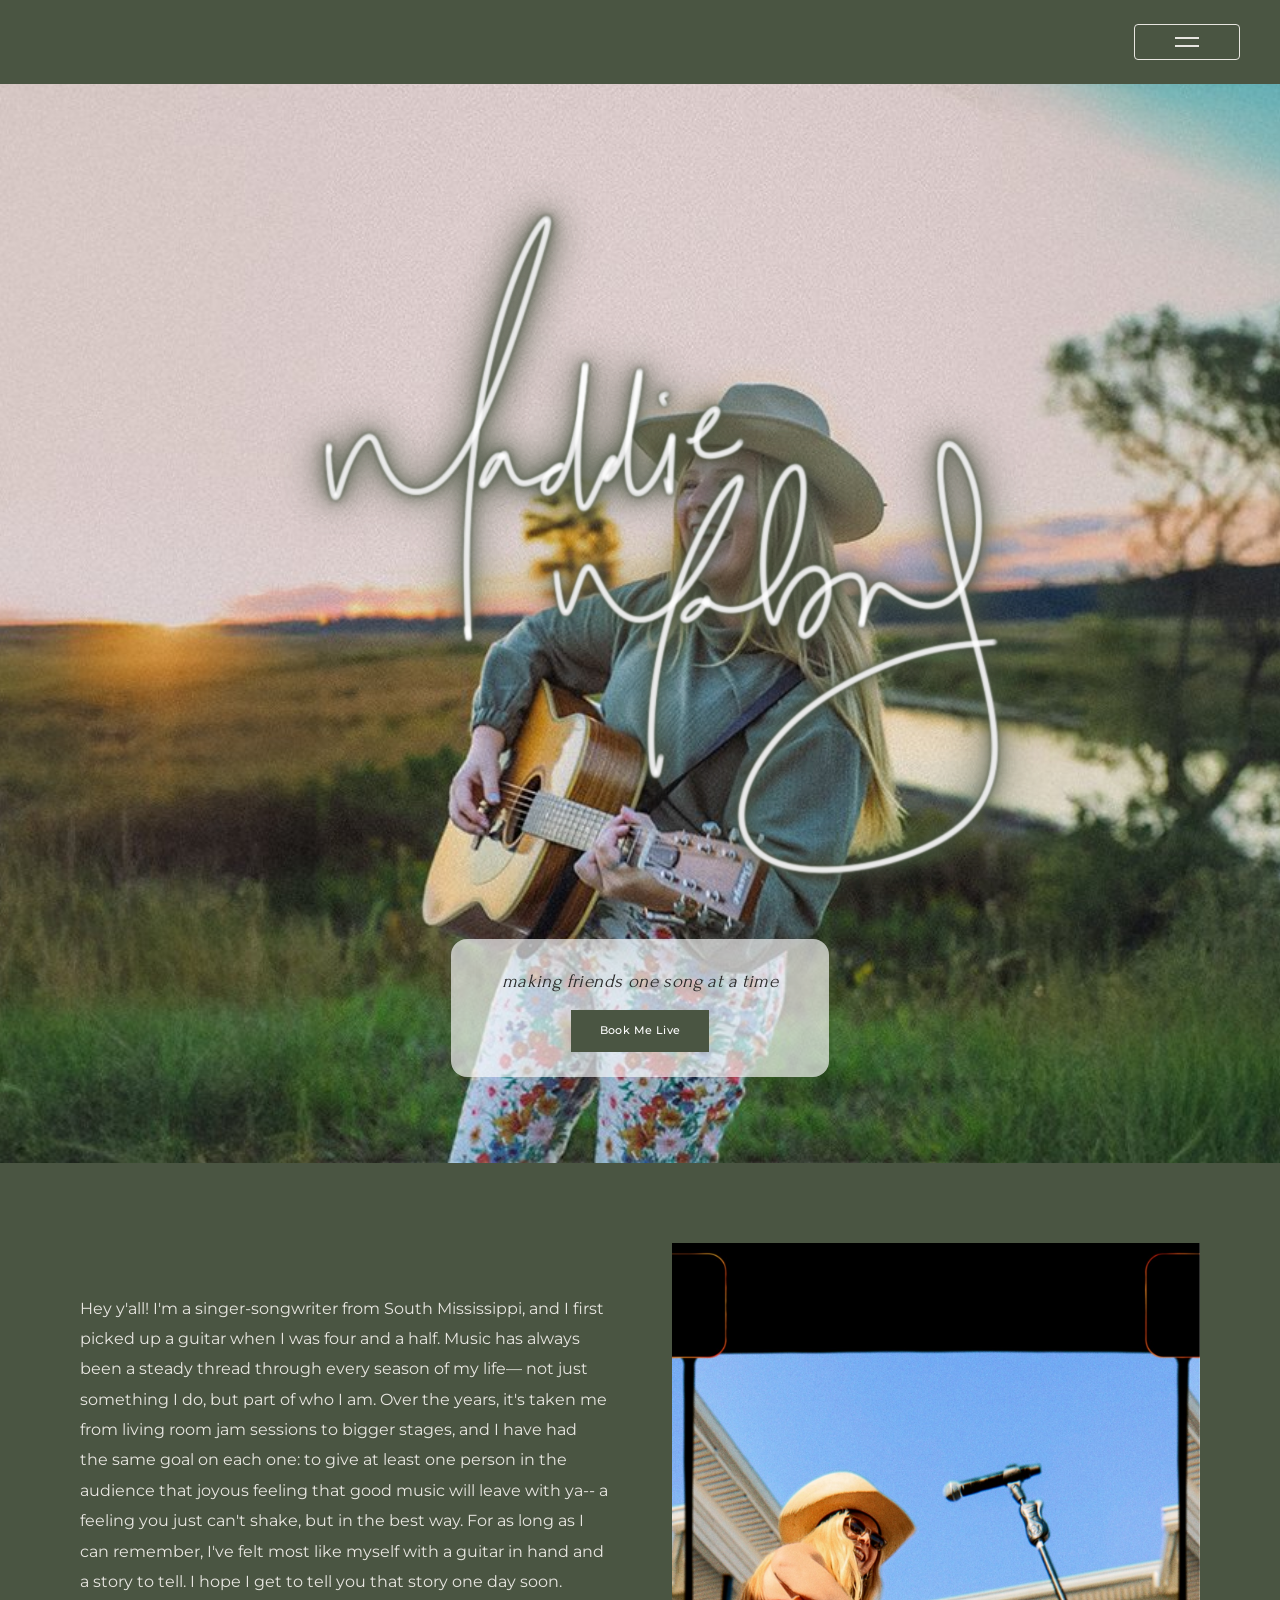
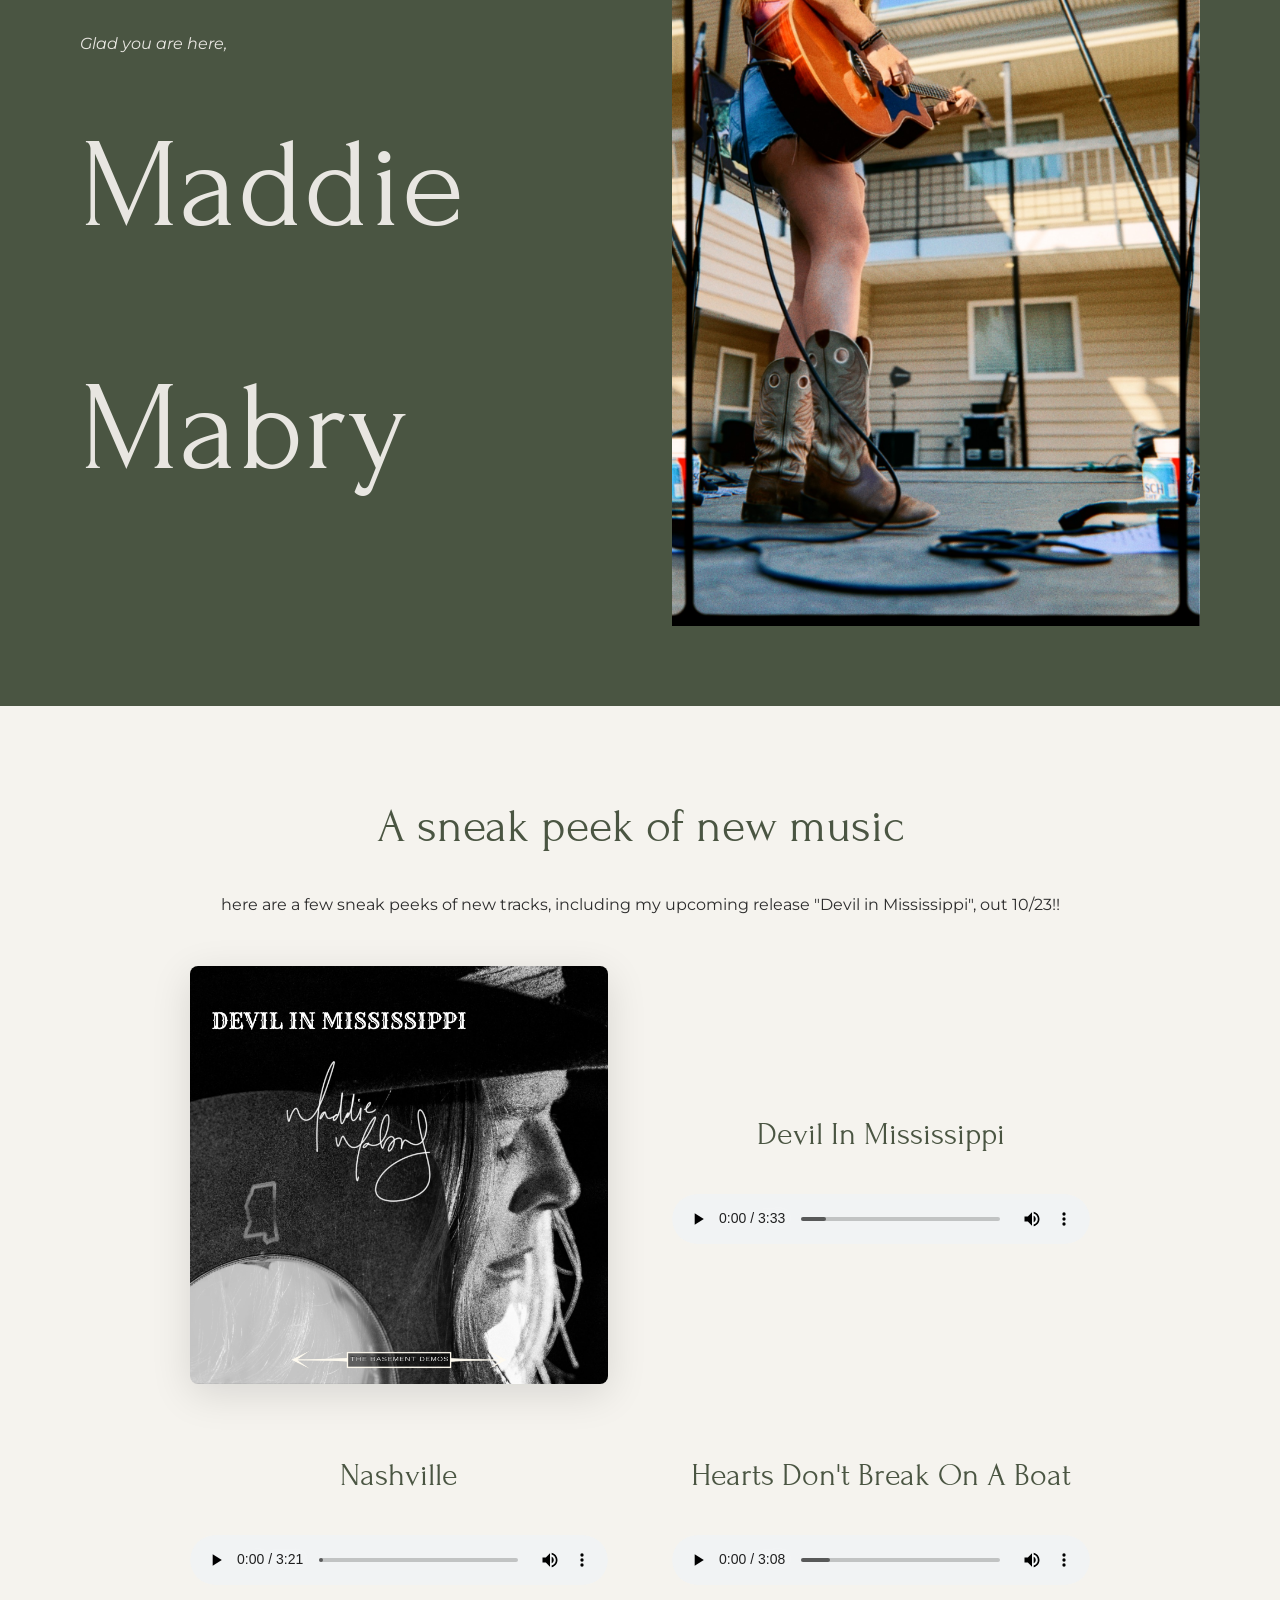
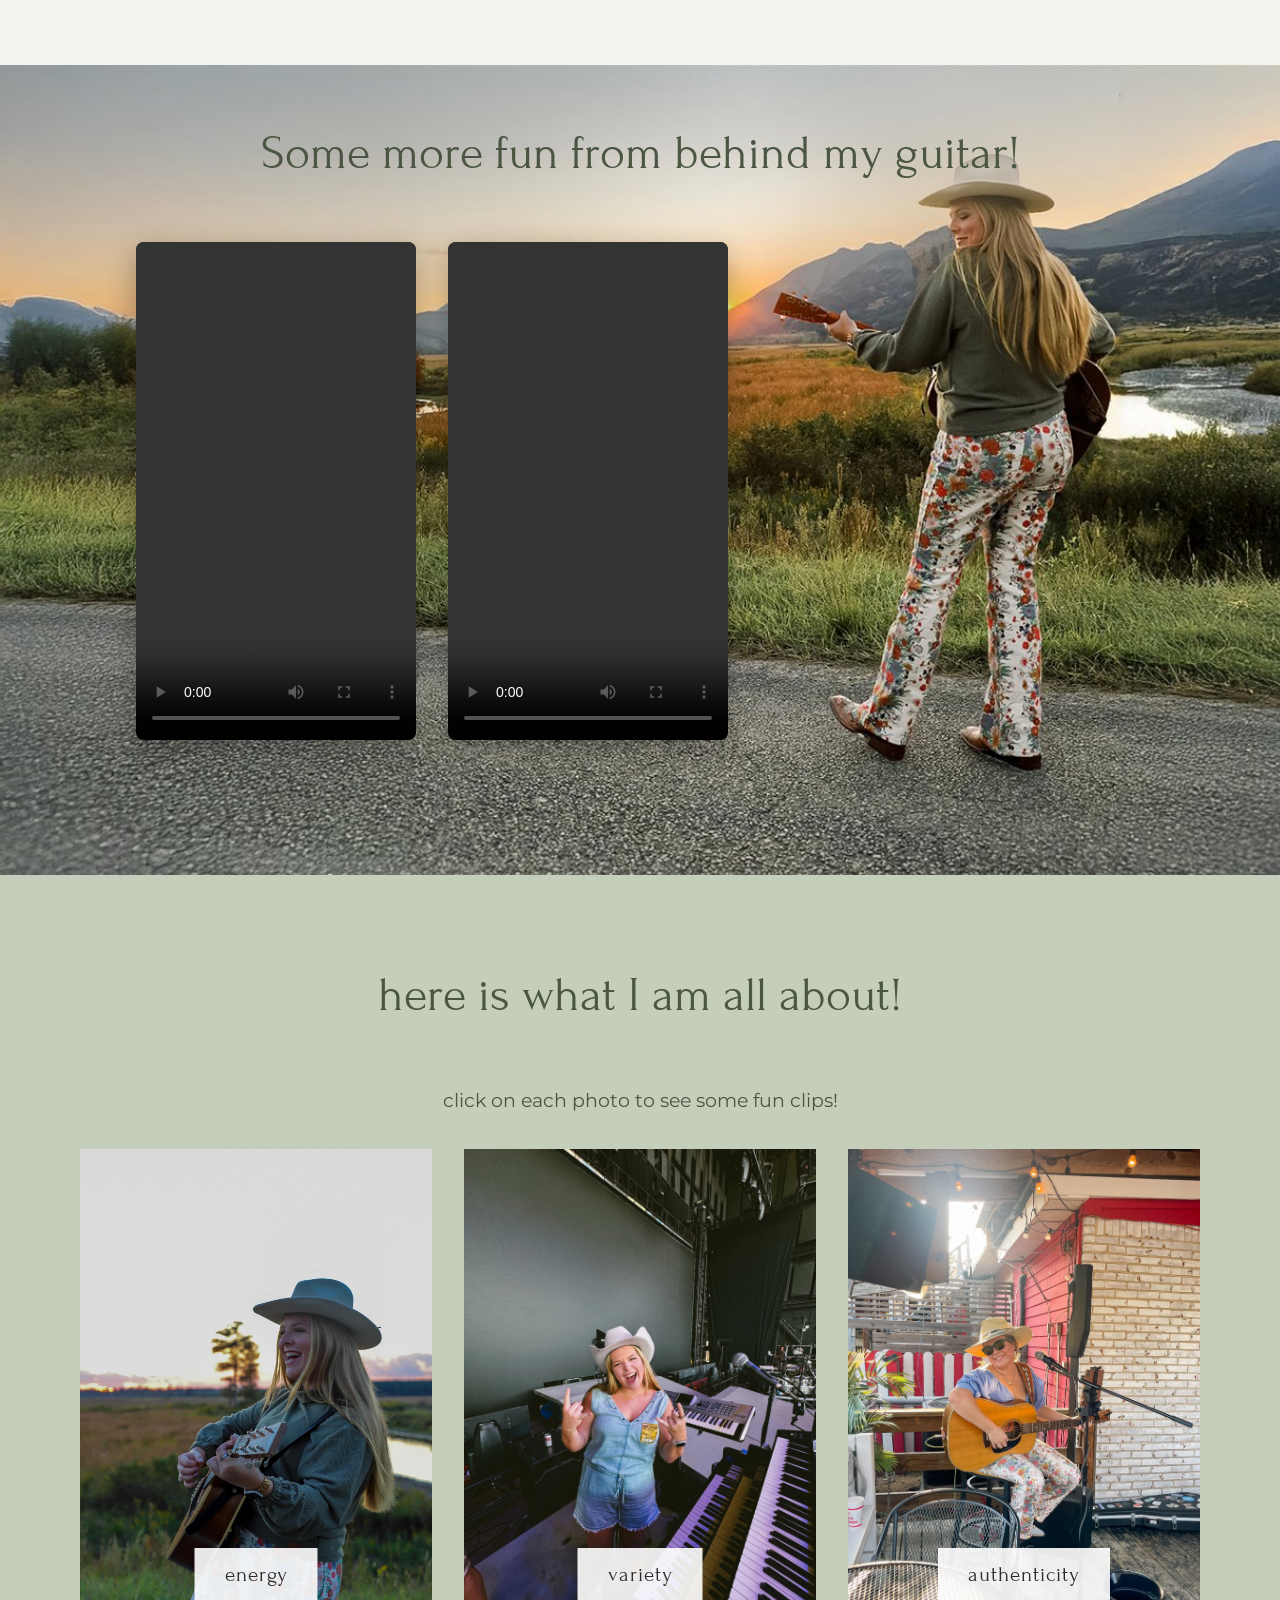
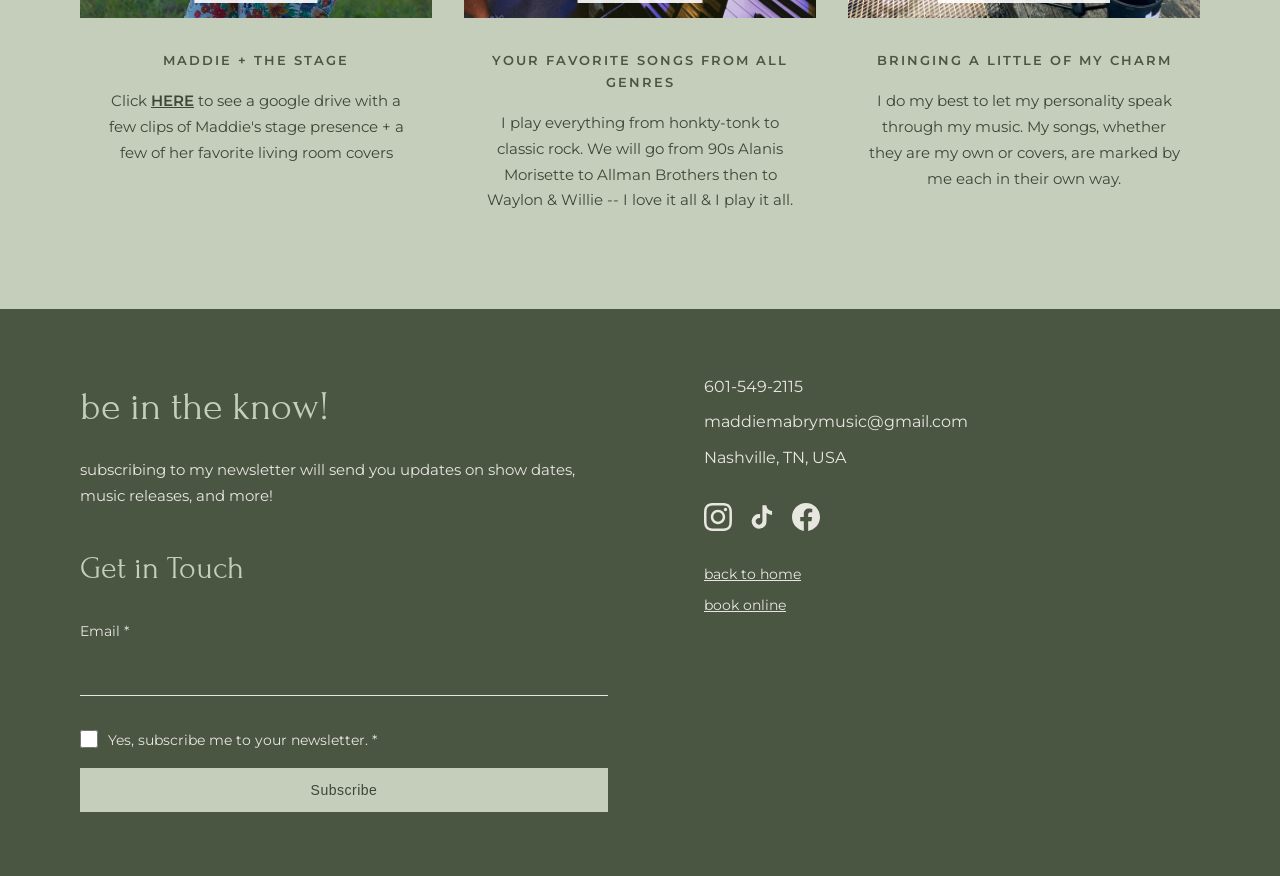
==== commit 2ee38e84: "Update hero signature image in index.html" ====
--- a/index.html
+++ b/index.html
@@ -86,7 +86,7 @@
         <div class="hero-image-container">
             <img src="images/bfrwebsite2.png" alt="Maddie Mabry performing" class="hero-bg">
         </div>
-        <h1 class="hero-title"><img src="images/Untitled_Artwork 2.png" alt="Maddie Mabry" class="hero-signature"></h1>
+        <h1 class="hero-title"><img src="images/transparentsignature.png" alt="Maddie Mabry" class="hero-signature"></h1>
         <div class="hero-bottom">
             <p class="hero-tagline">making friends one song at a time</p>
             <a href="contact.html" class="btn btn-hero">Book Me Live</a>
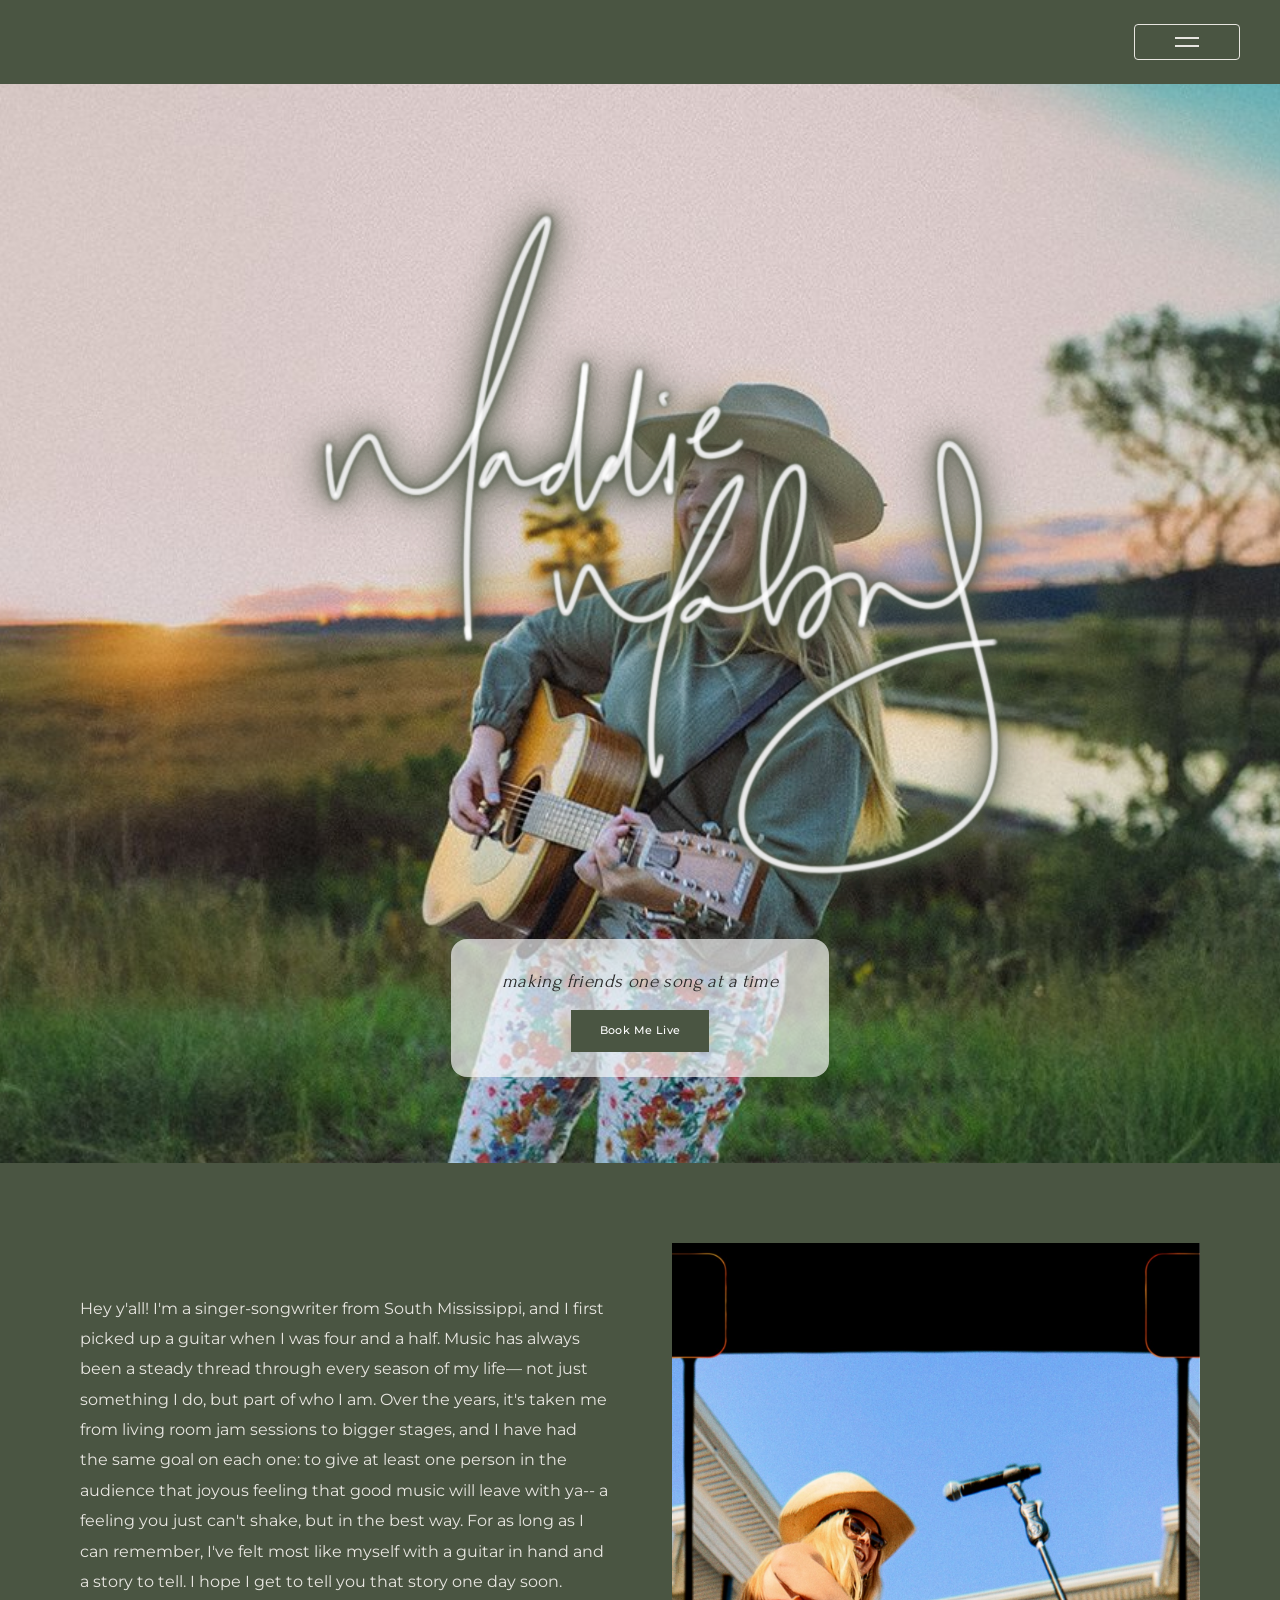
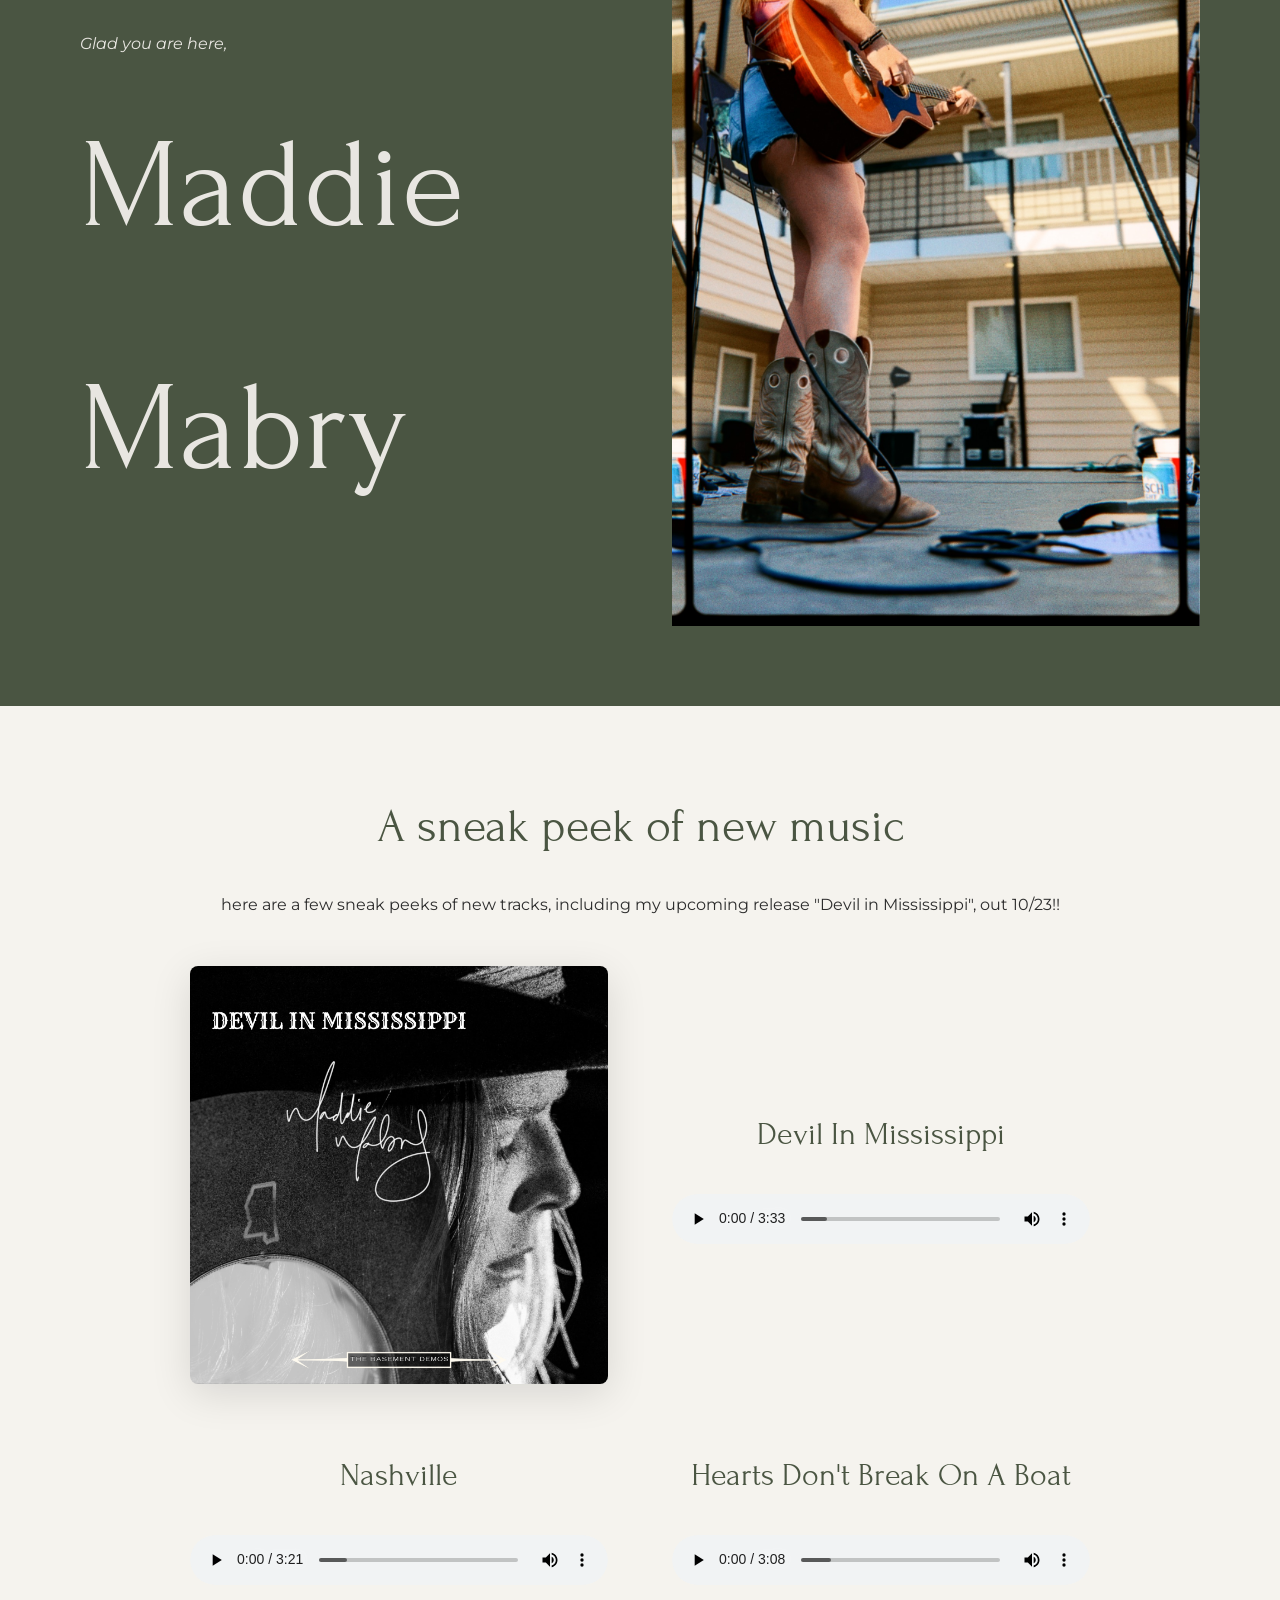
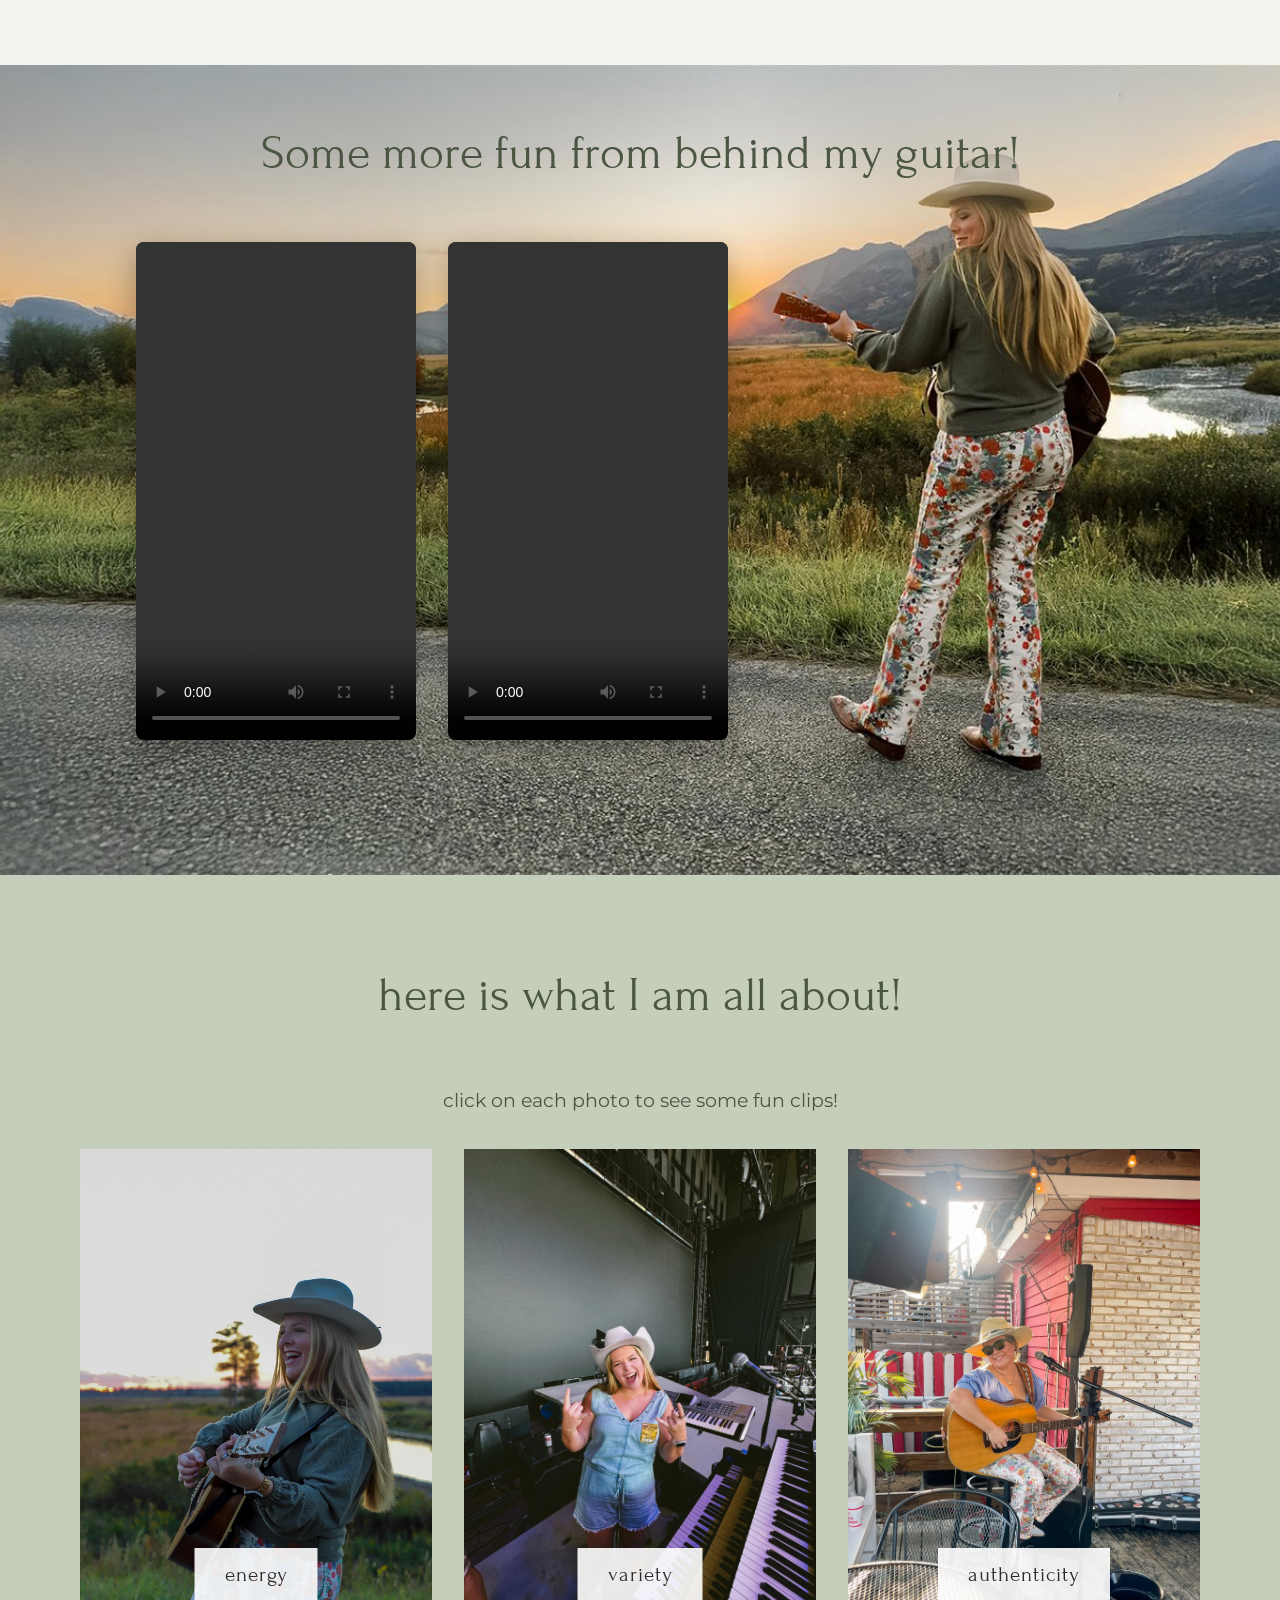
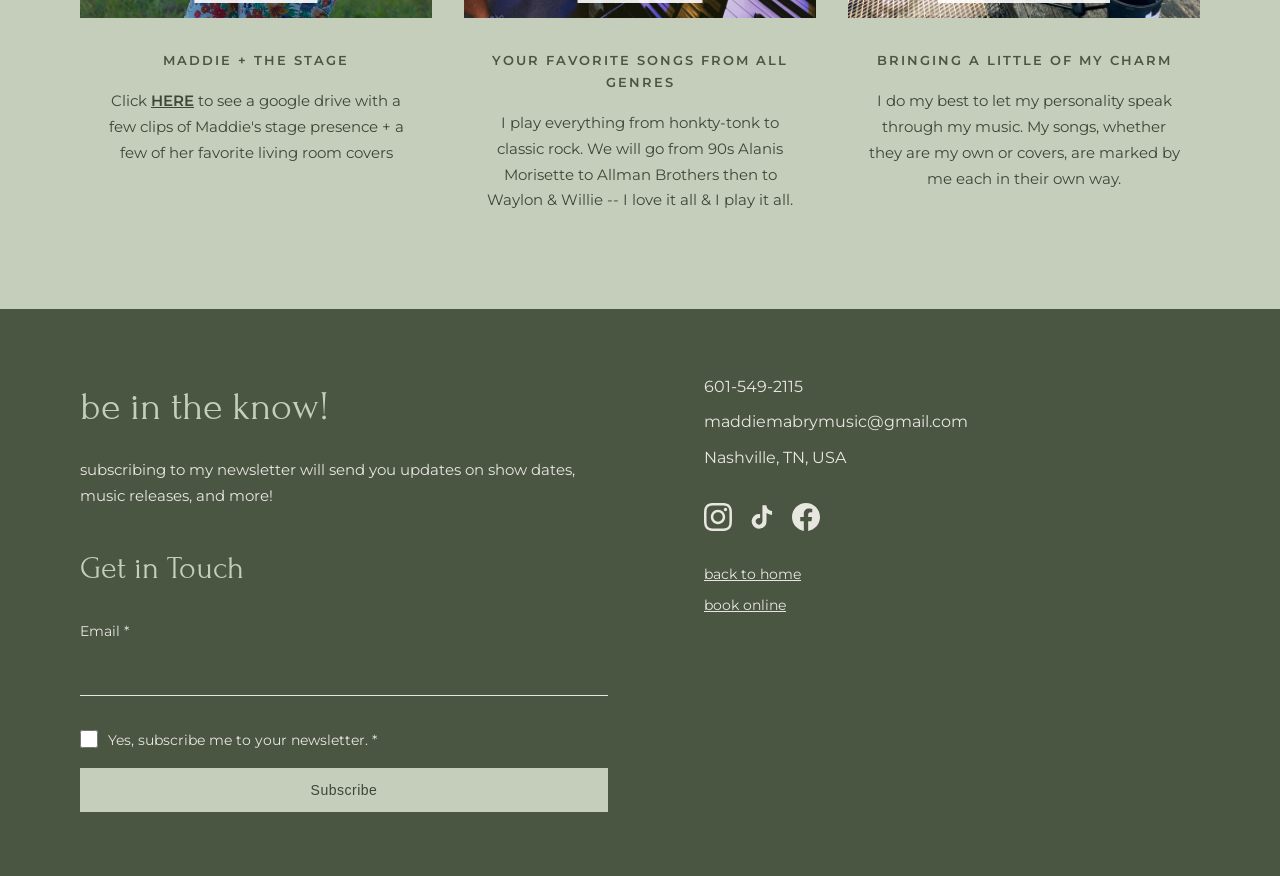
==== commit b82a29d7: "Fix image source for hero signature Updated image source for hero title in index.html." ====
--- a/index.html
+++ b/index.html
@@ -86,7 +86,7 @@
         <div class="hero-image-container">
             <img src="images/bfrwebsite2.png" alt="Maddie Mabry performing" class="hero-bg">
         </div>
-        <h1 class="hero-title"><img src="images/transparentsignature.png" alt="Maddie Mabry" class="hero-signature"></h1>
+        <h1 class="hero-title"><img src="images/transparent signature.png" alt="Maddie Mabry" class="hero-signature"></h1>
         <div class="hero-bottom">
             <p class="hero-tagline">making friends one song at a time</p>
             <a href="contact.html" class="btn btn-hero">Book Me Live</a>
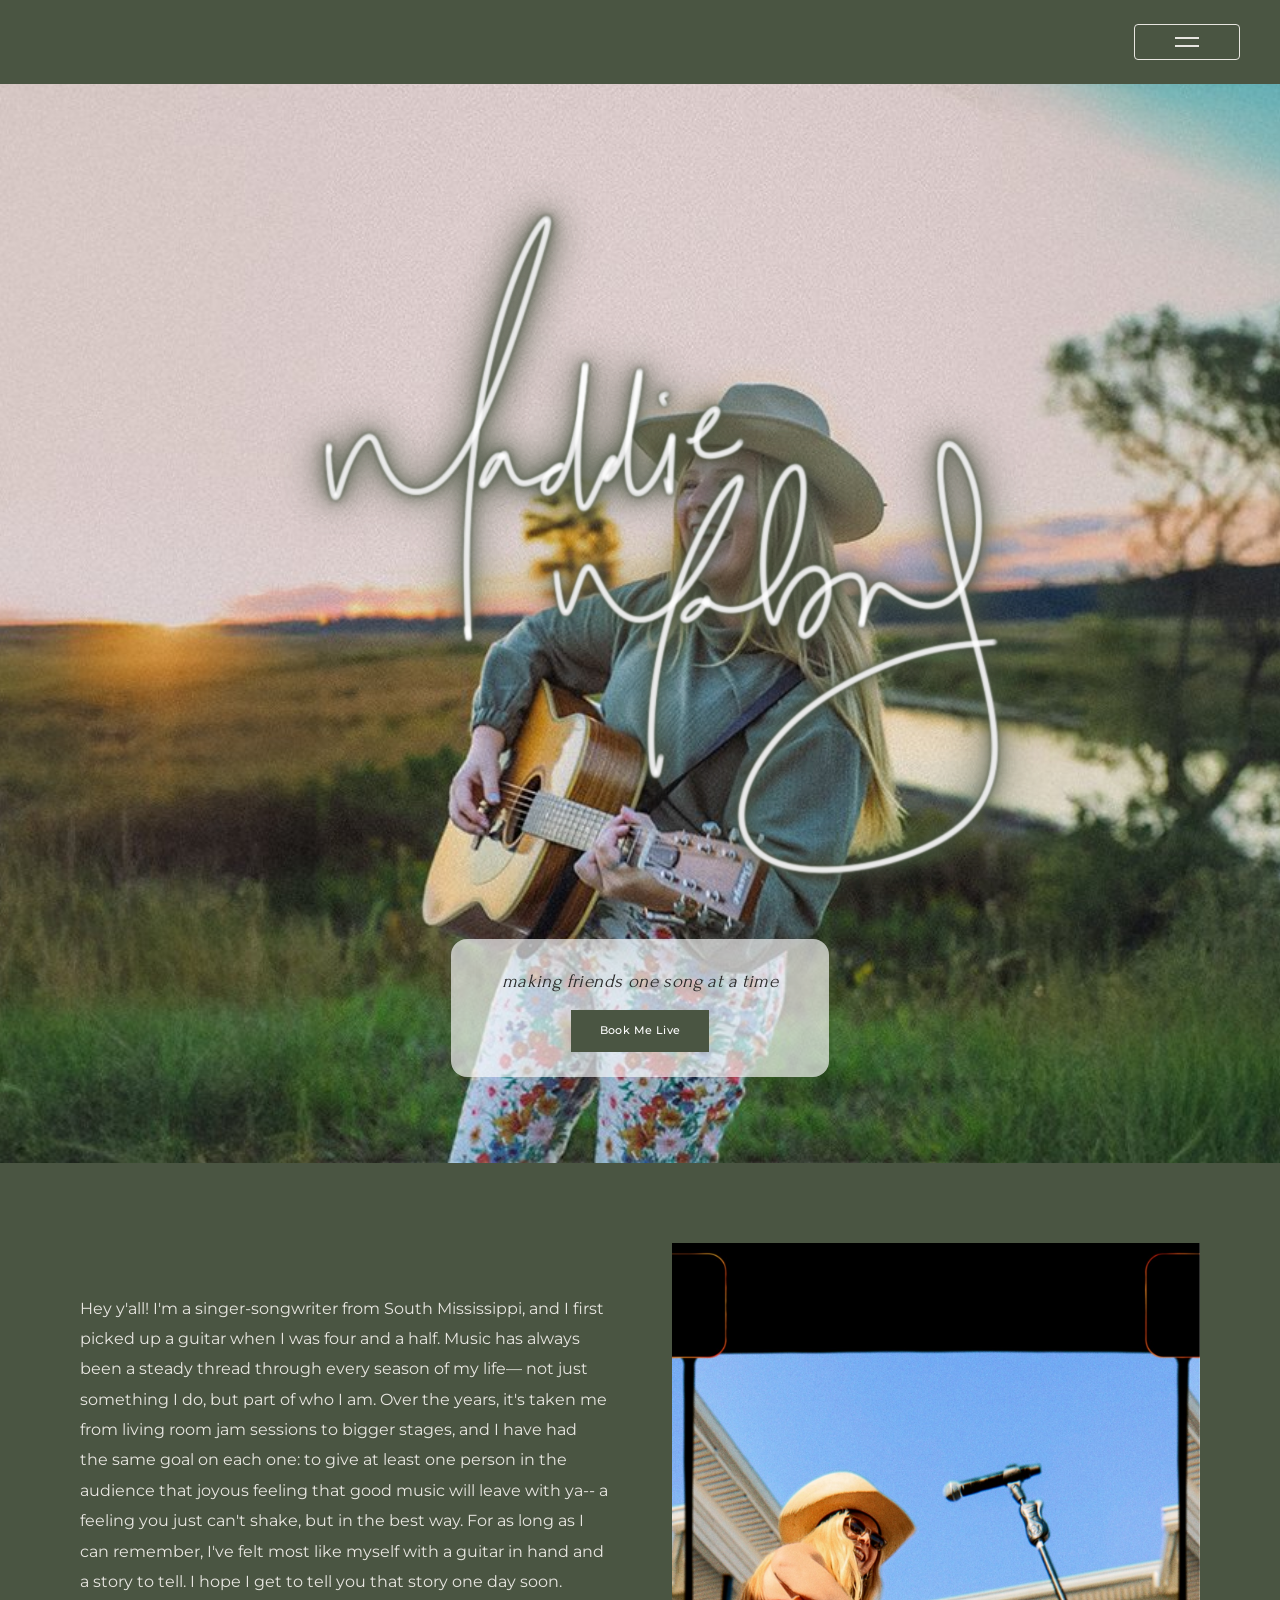
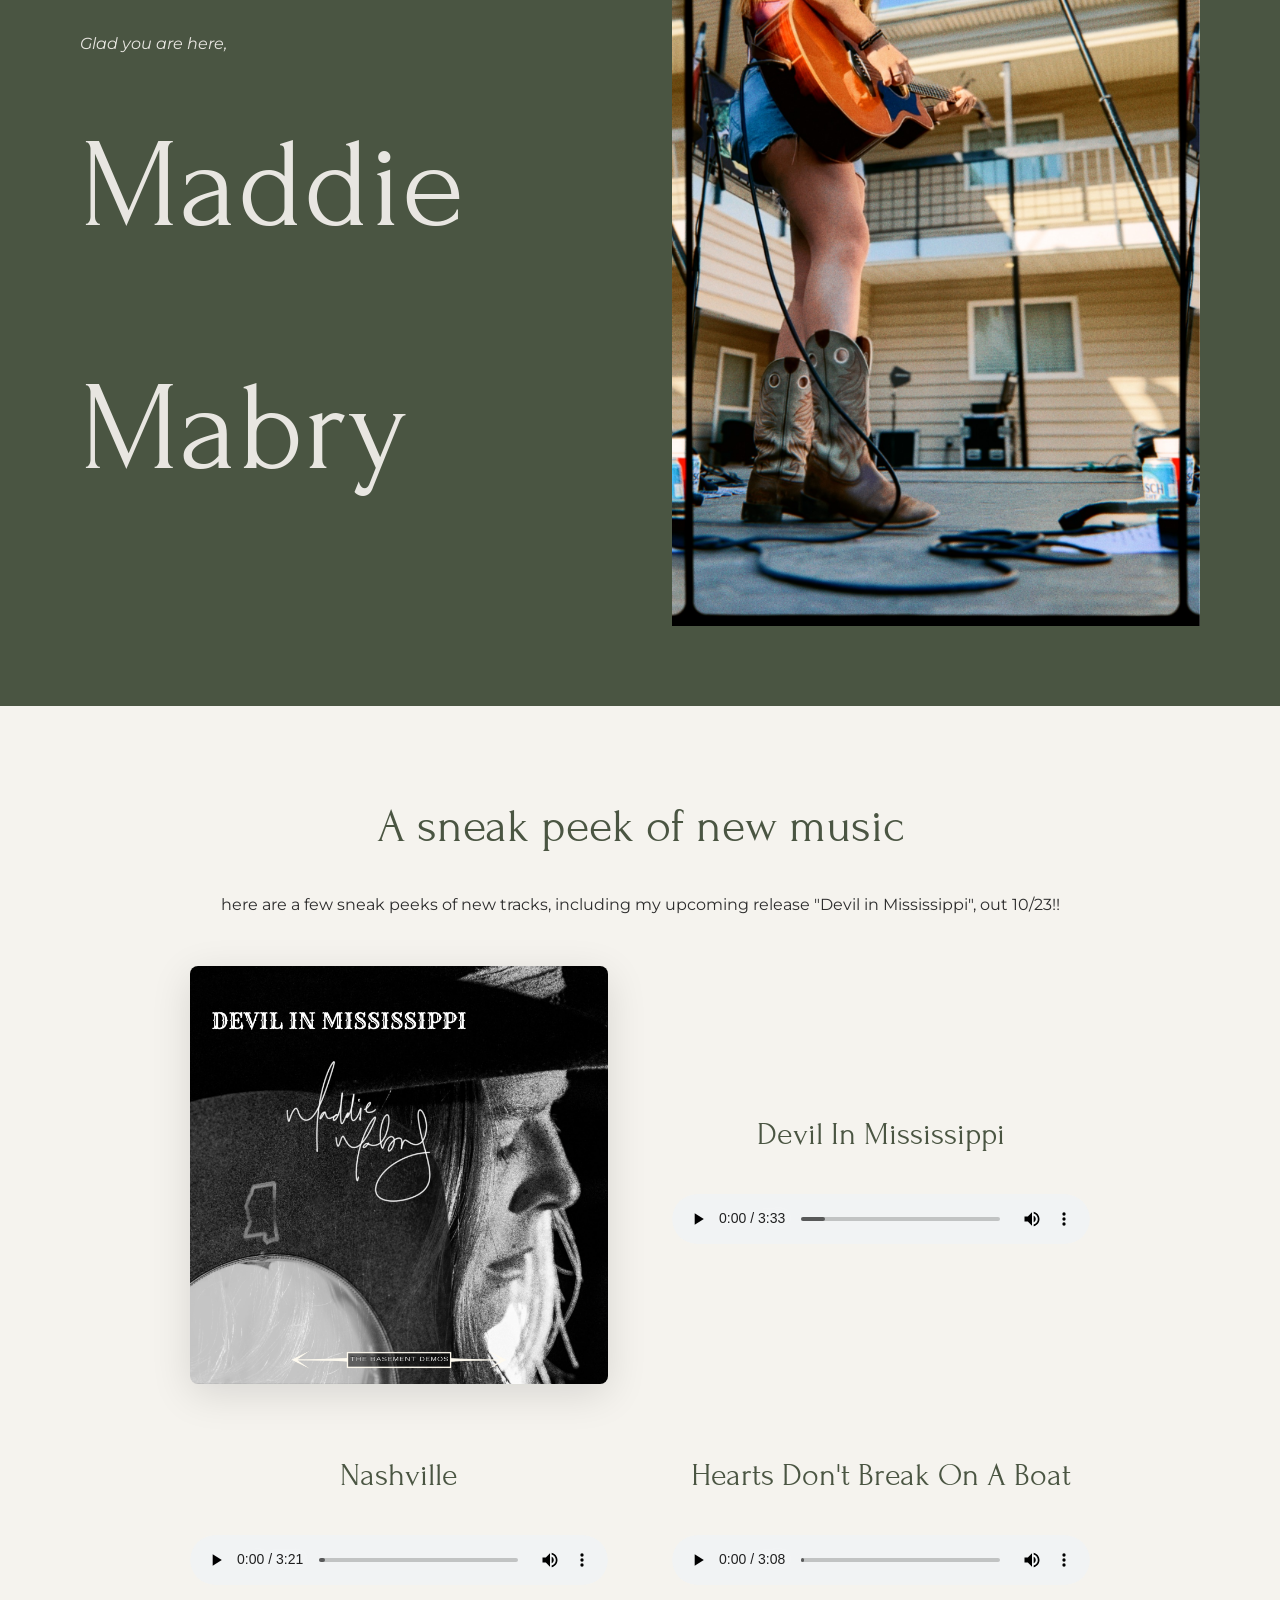
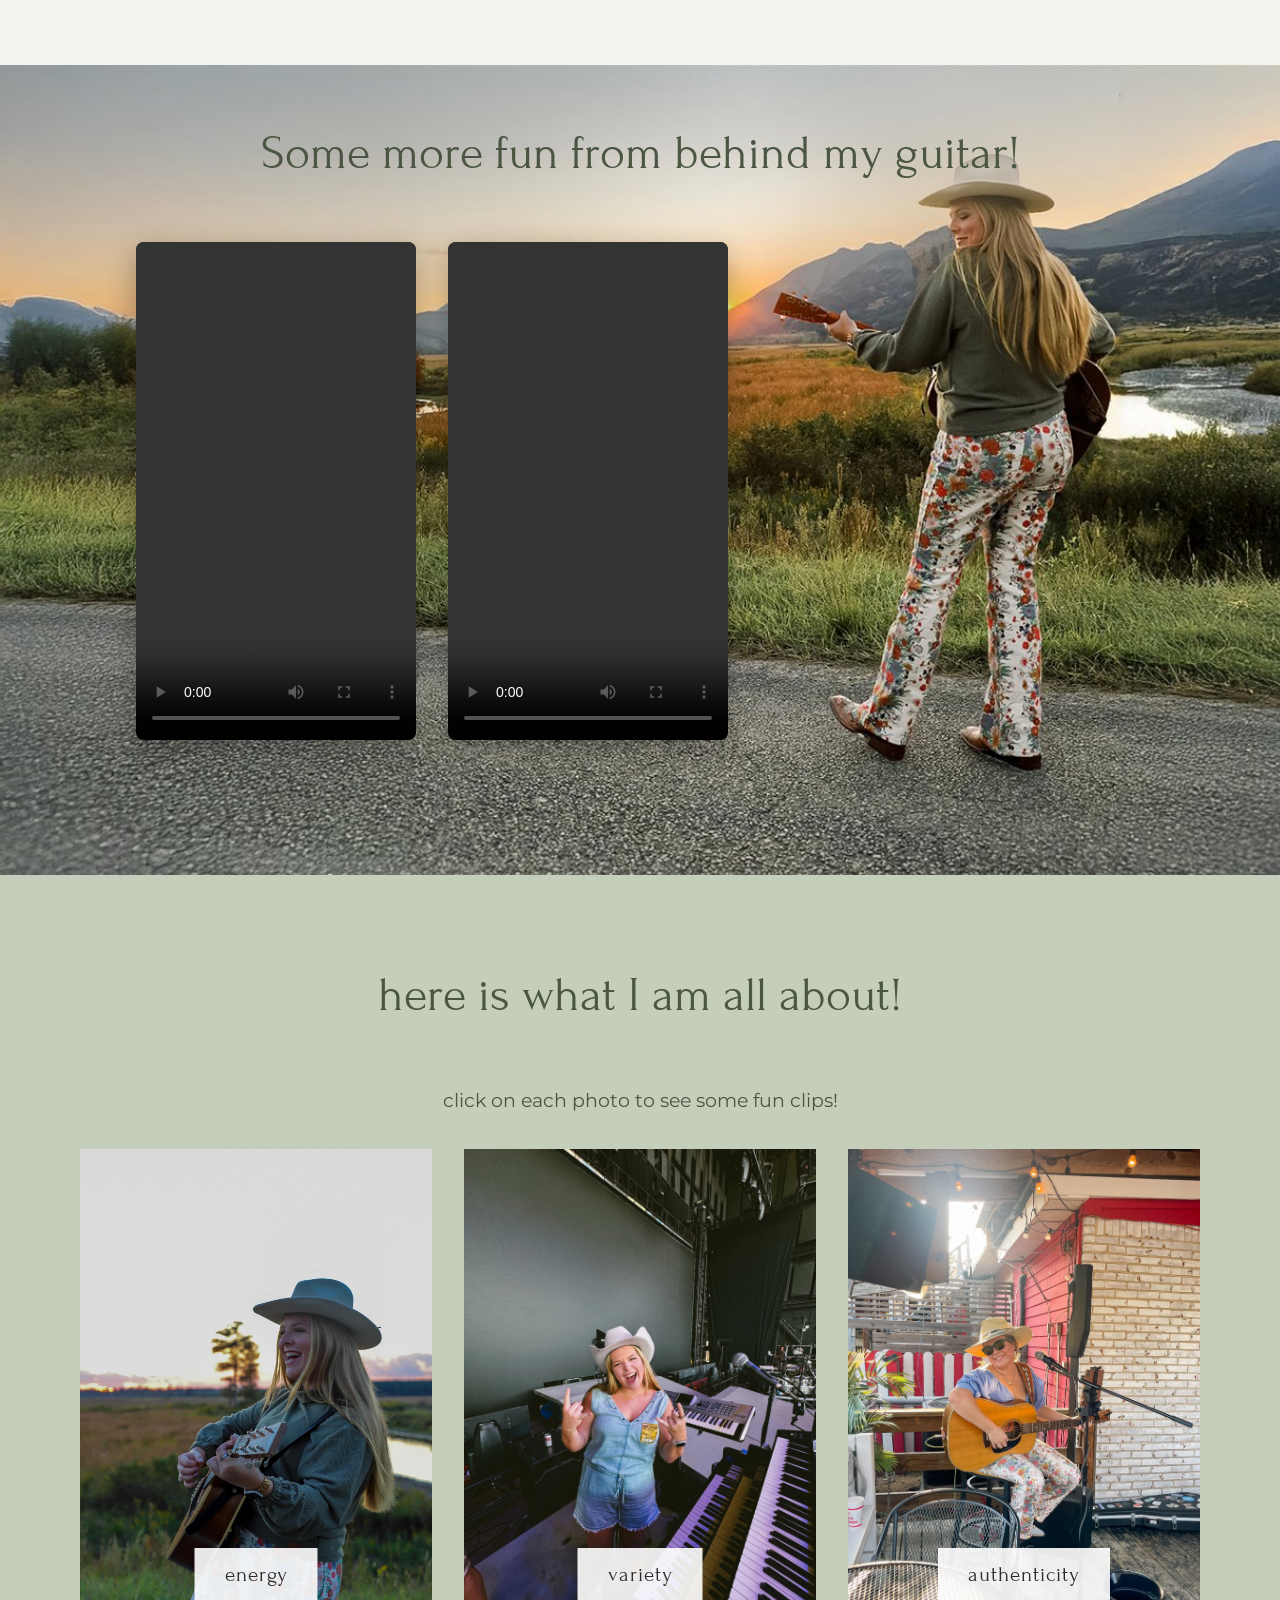
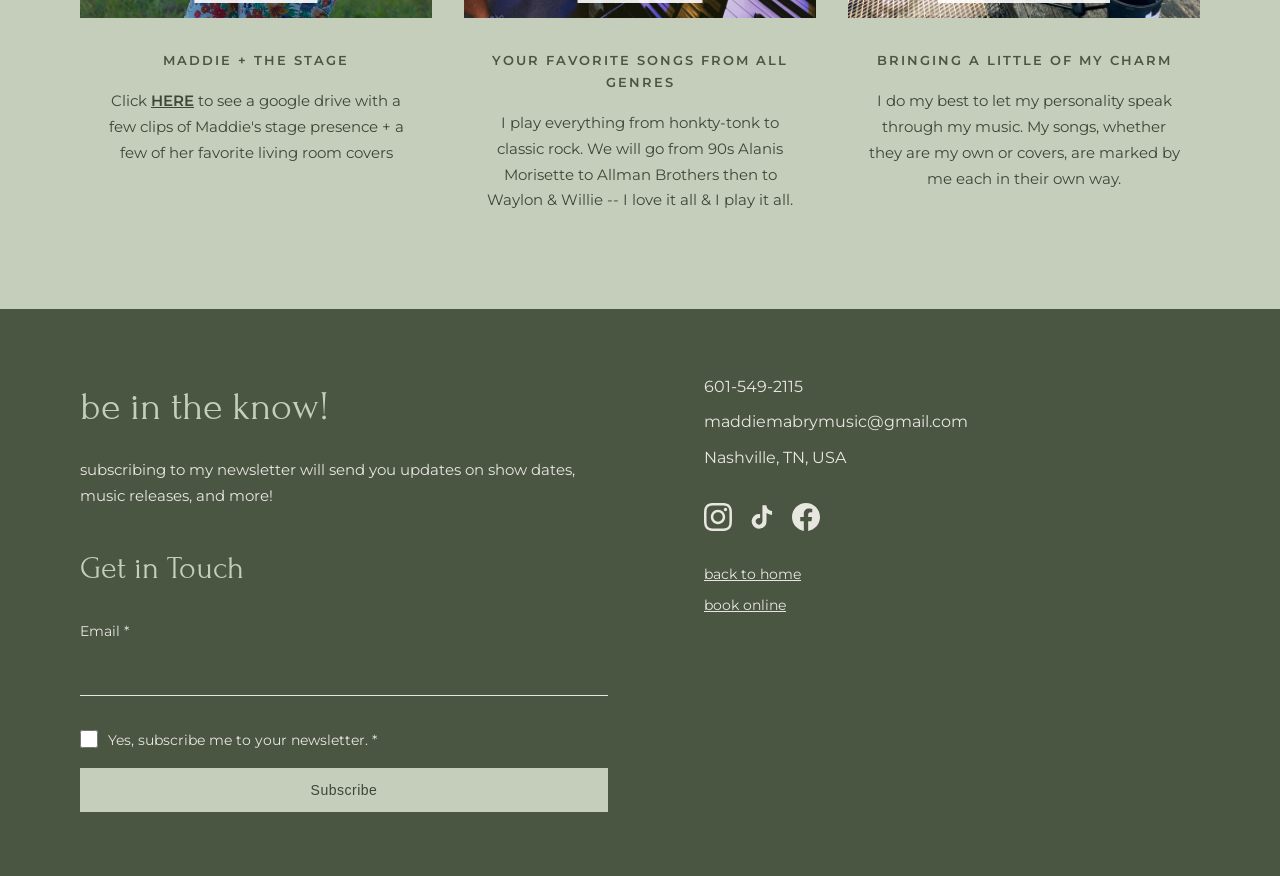
==== commit 22830aa7: "Fix image source for hero title in index.html Updated the image source for the hero title." ====
--- a/index.html
+++ b/index.html
@@ -86,7 +86,7 @@
         <div class="hero-image-container">
             <img src="images/bfrwebsite2.png" alt="Maddie Mabry performing" class="hero-bg">
         </div>
-        <h1 class="hero-title"><img src="images/transparent signature.png" alt="Maddie Mabry" class="hero-signature"></h1>
+        <h1 class="hero-title"><img src="images/transparent_signature.png" alt="Maddie Mabry" class="hero-signature"></h1>
         <div class="hero-bottom">
             <p class="hero-tagline">making friends one song at a time</p>
             <a href="contact.html" class="btn btn-hero">Book Me Live</a>
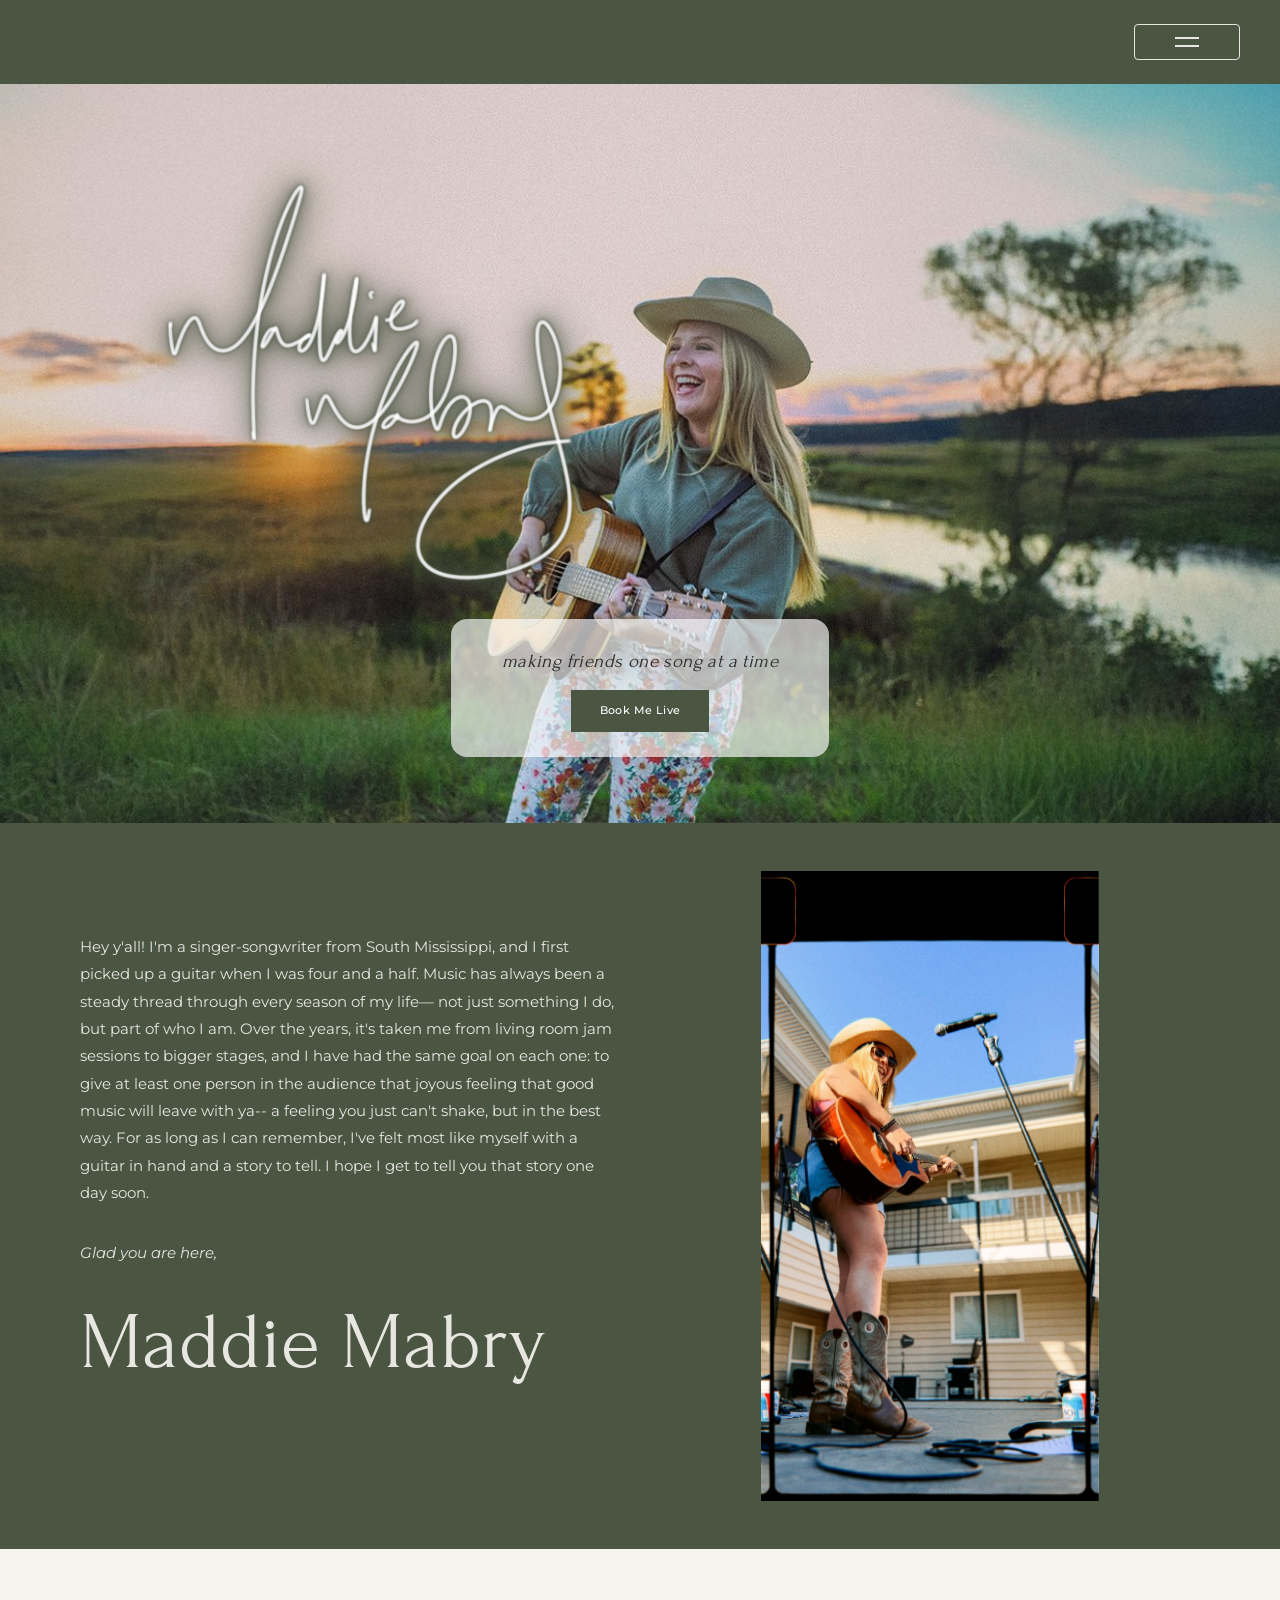
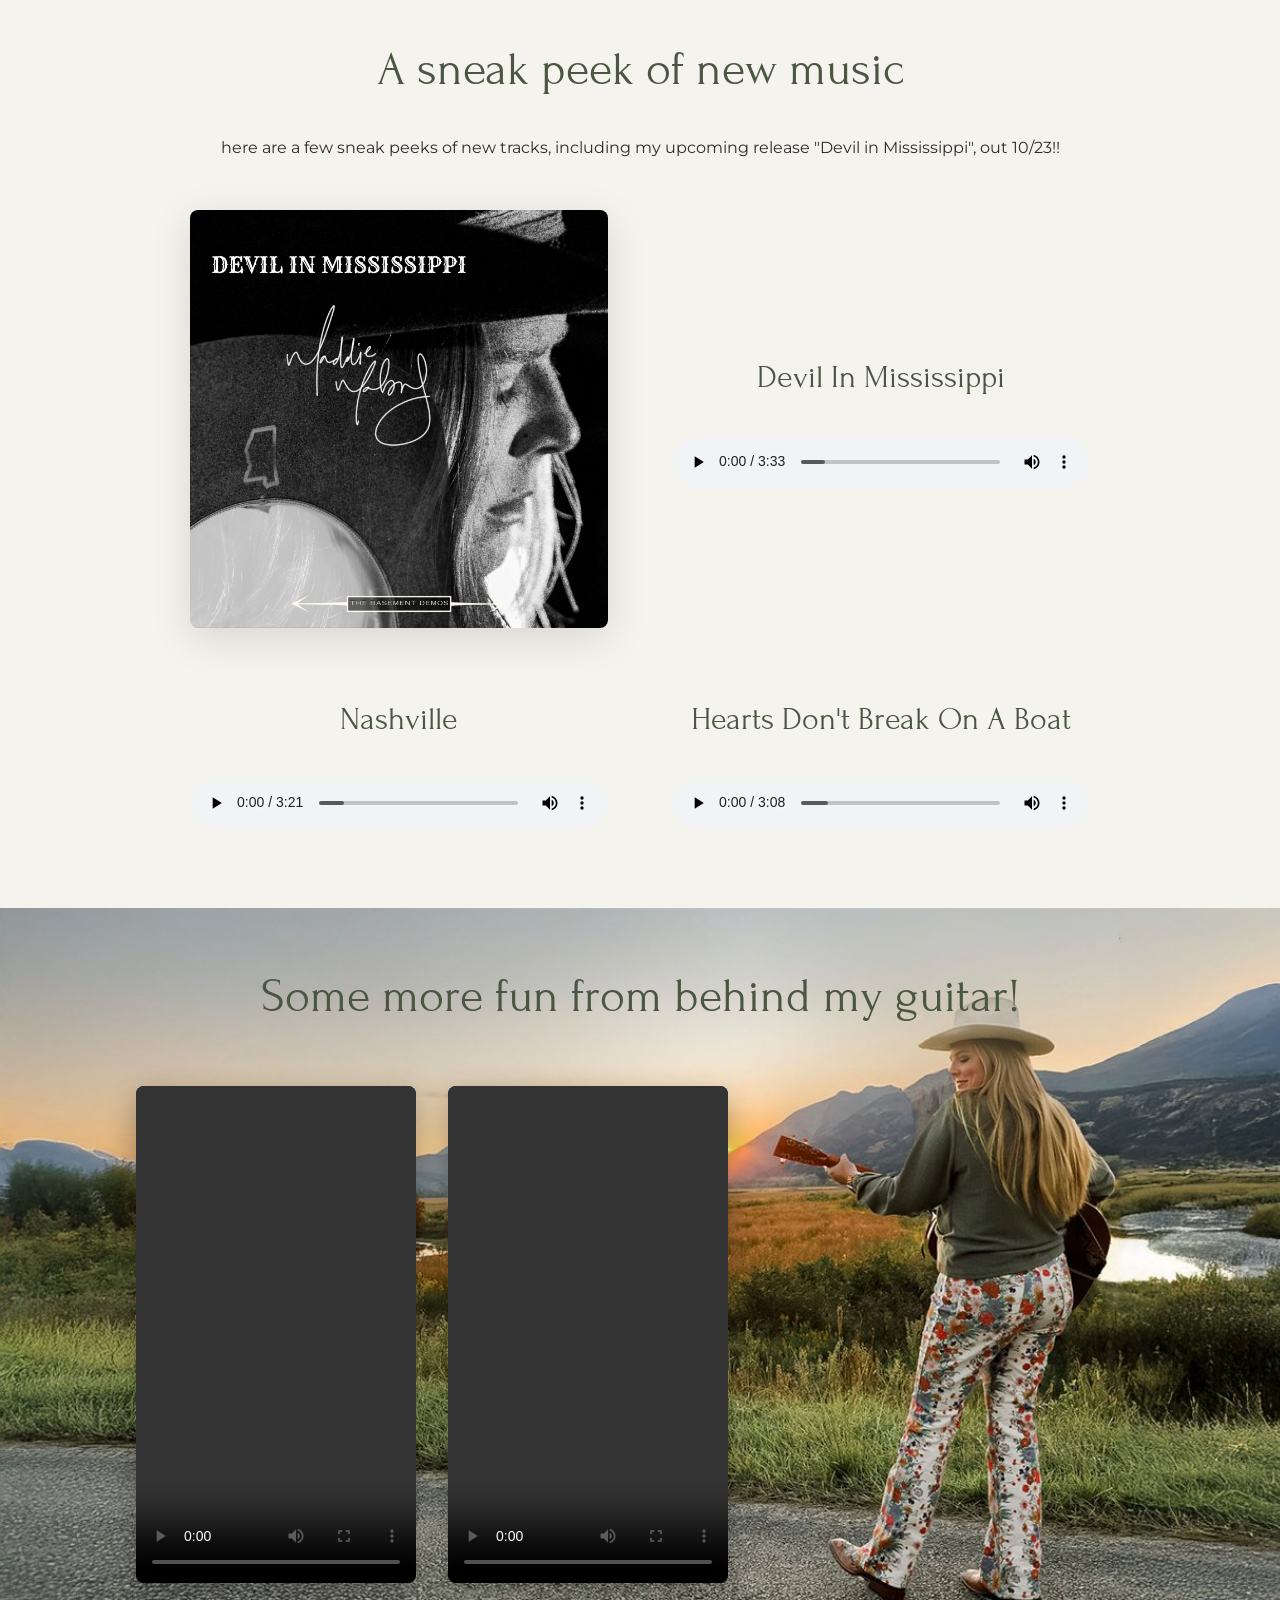
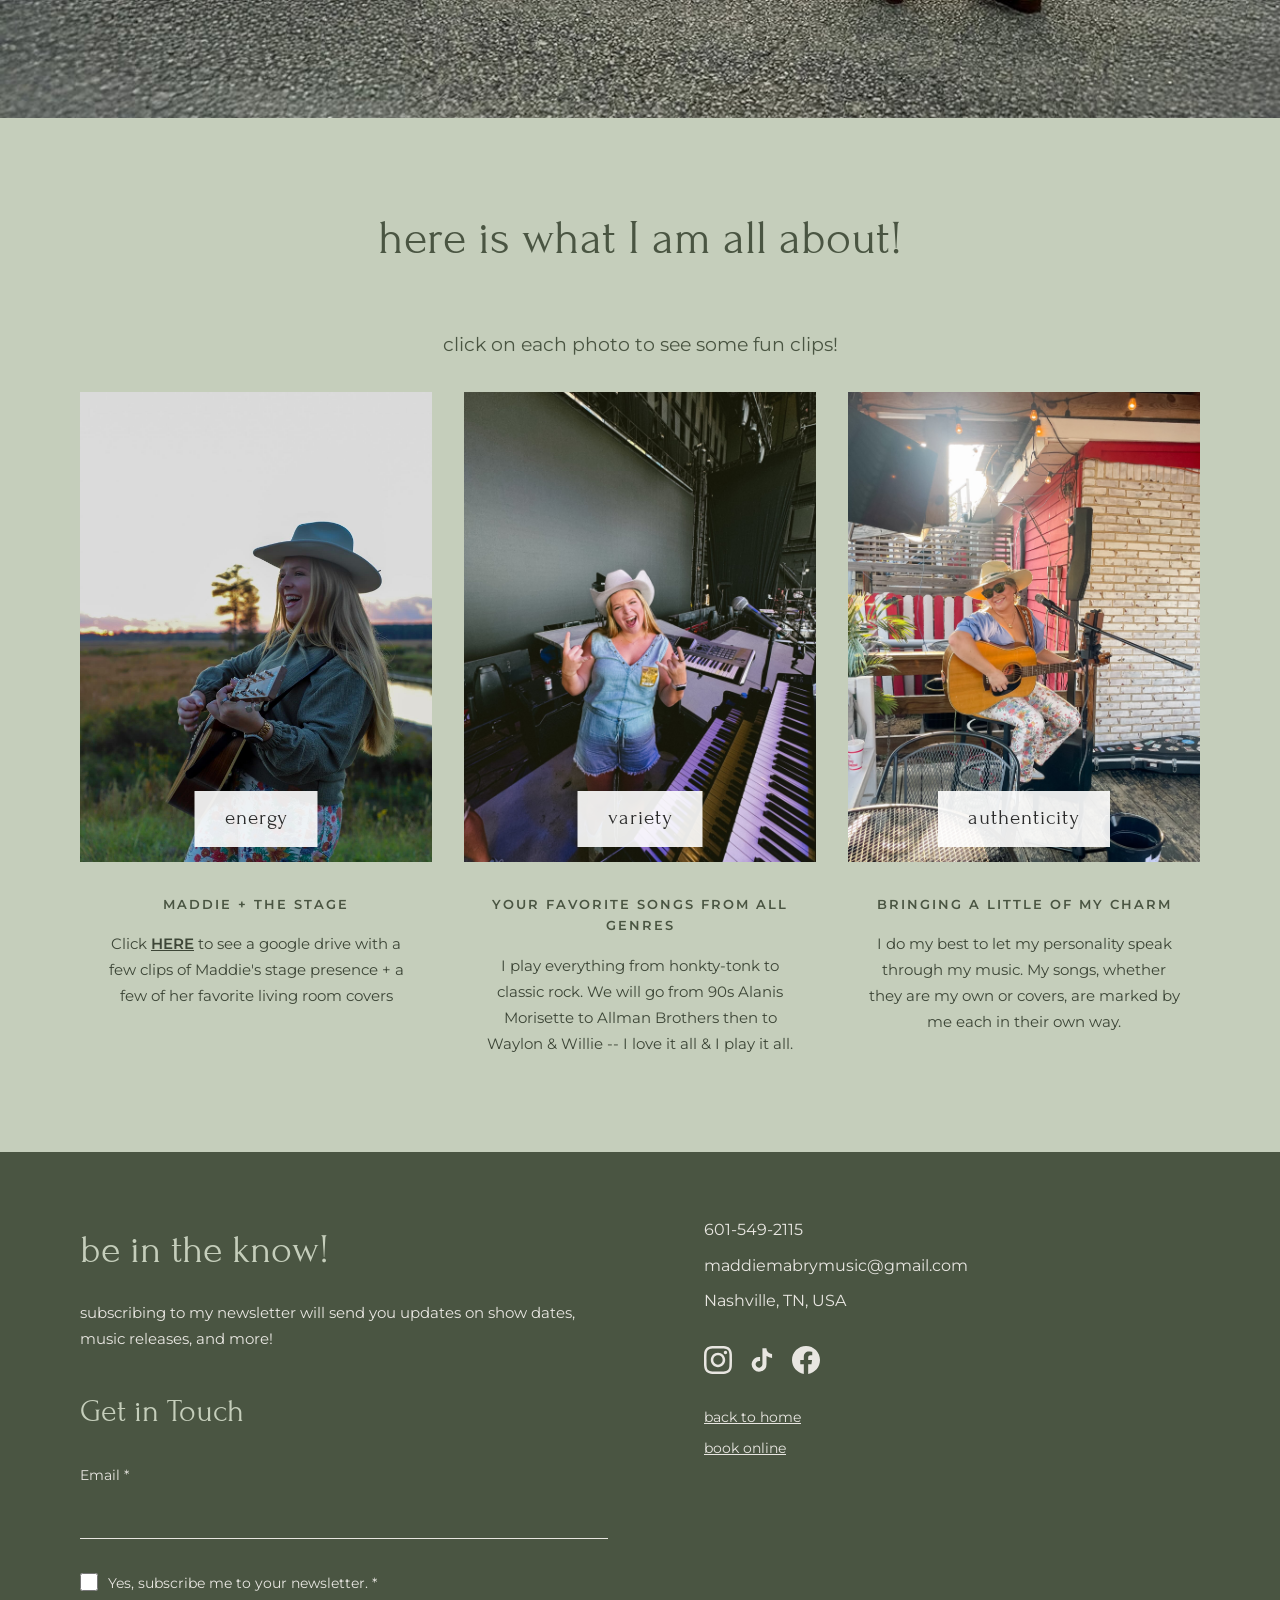
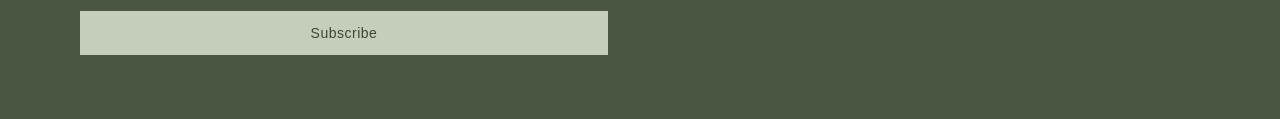
==== commit 123be340: "Update video sources to start at 0.1 seconds" ====
--- a/index.html
+++ b/index.html
@@ -156,10 +156,10 @@
             <h2 class="section-title">Some more fun from behind my guitar!</h2>
             <div class="embedded-videos-grid">
                 <div class="embedded-video">
-                    <video src="videos/IMG_3591.mov" controls playsinline preload="metadata"></video>
+                    <video src="videos/IMG_3591.mov#t=0.1" controls playsinline preload="metadata"></video>
                 </div>
                 <div class="embedded-video">
-                    <video src="videos/IMG_7154.MOV" controls playsinline preload="metadata"></video>
+                    <video src="videos/IMG_7154.MOV#t=0.1" controls playsinline preload="metadata"></video>
                 </div>
             </div>
         </div>
--- a/styles.css
+++ b/styles.css
@@ -155,13 +155,13 @@
 /* Hero Section */
 .hero {
     position: relative;
-    min-height: 100vh;
+    min-height: 80vh;
     display: flex;
     flex-direction: column;
     justify-content: space-between;
     align-items: center;
     overflow: hidden;
-    padding: 80px 40px 60px;
+    padding: 80px 40px 40px;
 }
 
 .hero-image-container {
@@ -188,11 +188,13 @@
     letter-spacing: 0.05em;
     text-align: center;
     margin-top: 2rem;
+    margin-left: 6vw;
+    align-self: flex-start;
     font-family: 'Playfair Display', serif;
     white-space: nowrap;
 }
 .hero-signature {
-    width: min(80vw, 800px);
+    width: min(38vw, 480px);
     height: auto;
     margin: 0 auto;
     filter:
@@ -245,7 +247,7 @@
 
 /* About Section */
 .about-section {
-    padding: 5rem 0;
+    padding: 3rem 0;
     background: var(--hunter-green);
     color: var(--light-text);
 }
@@ -253,13 +255,13 @@
 .about-grid {
     display: grid;
     grid-template-columns: 1fr 1fr;
-    gap: 4rem;
+    gap: 2.5rem;
     align-items: center;
 }
 
 .about-text p {
-    font-size: 1rem;
-    line-height: 1.9;
+    font-size: 0.95rem;
+    line-height: 1.8;
     margin-bottom: 1.5rem;
     color: var(--light-text);
 }
@@ -272,14 +274,16 @@
 
 .about-text p.about-signature {
     font-family: 'Amstroms', 'Forum', cursive;
-    font-size: 8rem;
+    font-size: 5rem;
     font-weight: 400;
     color: var(--light-text);
 }
 
 .about-image img {
-    width: 100%;
-    object-fit: cover;
+    width: auto;
+    max-width: 100%;
+    max-height: 70vh;
+    margin: 0 auto;
 }
 
 /* What You Can Expect Section */
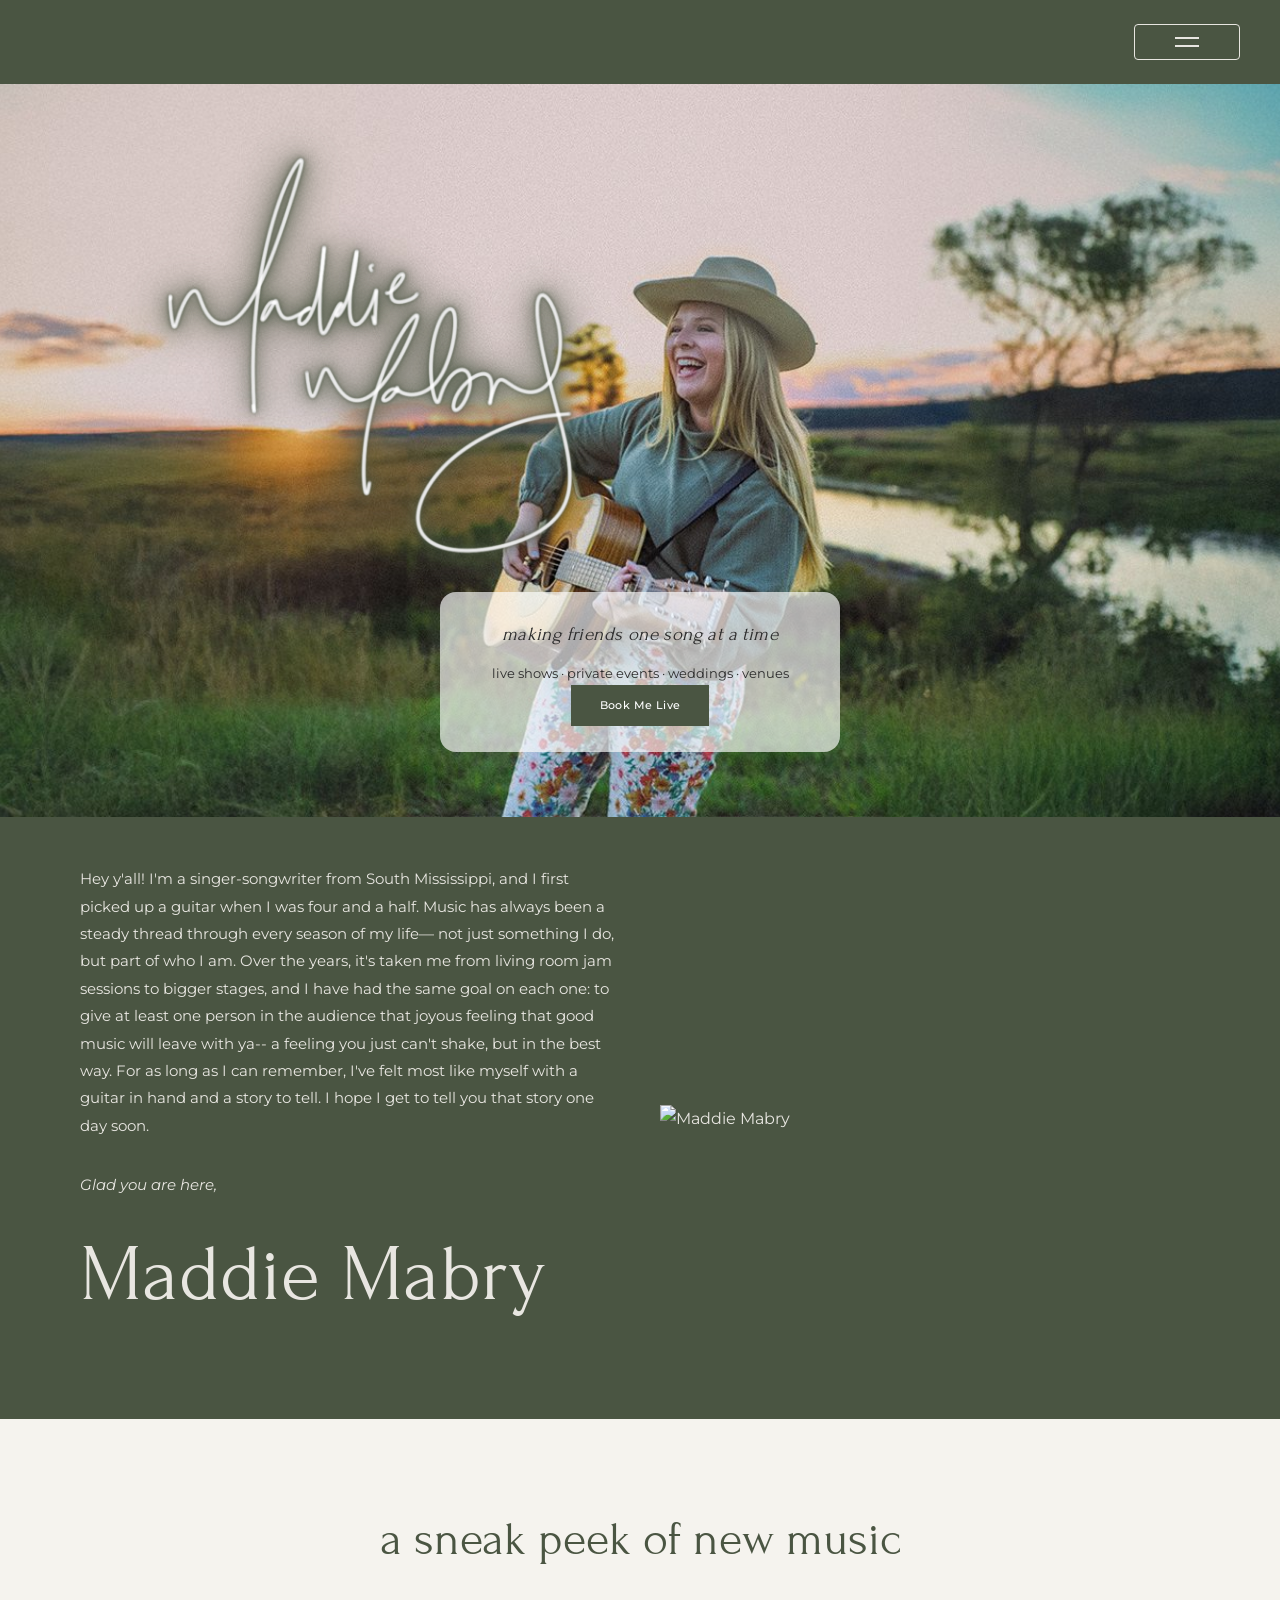
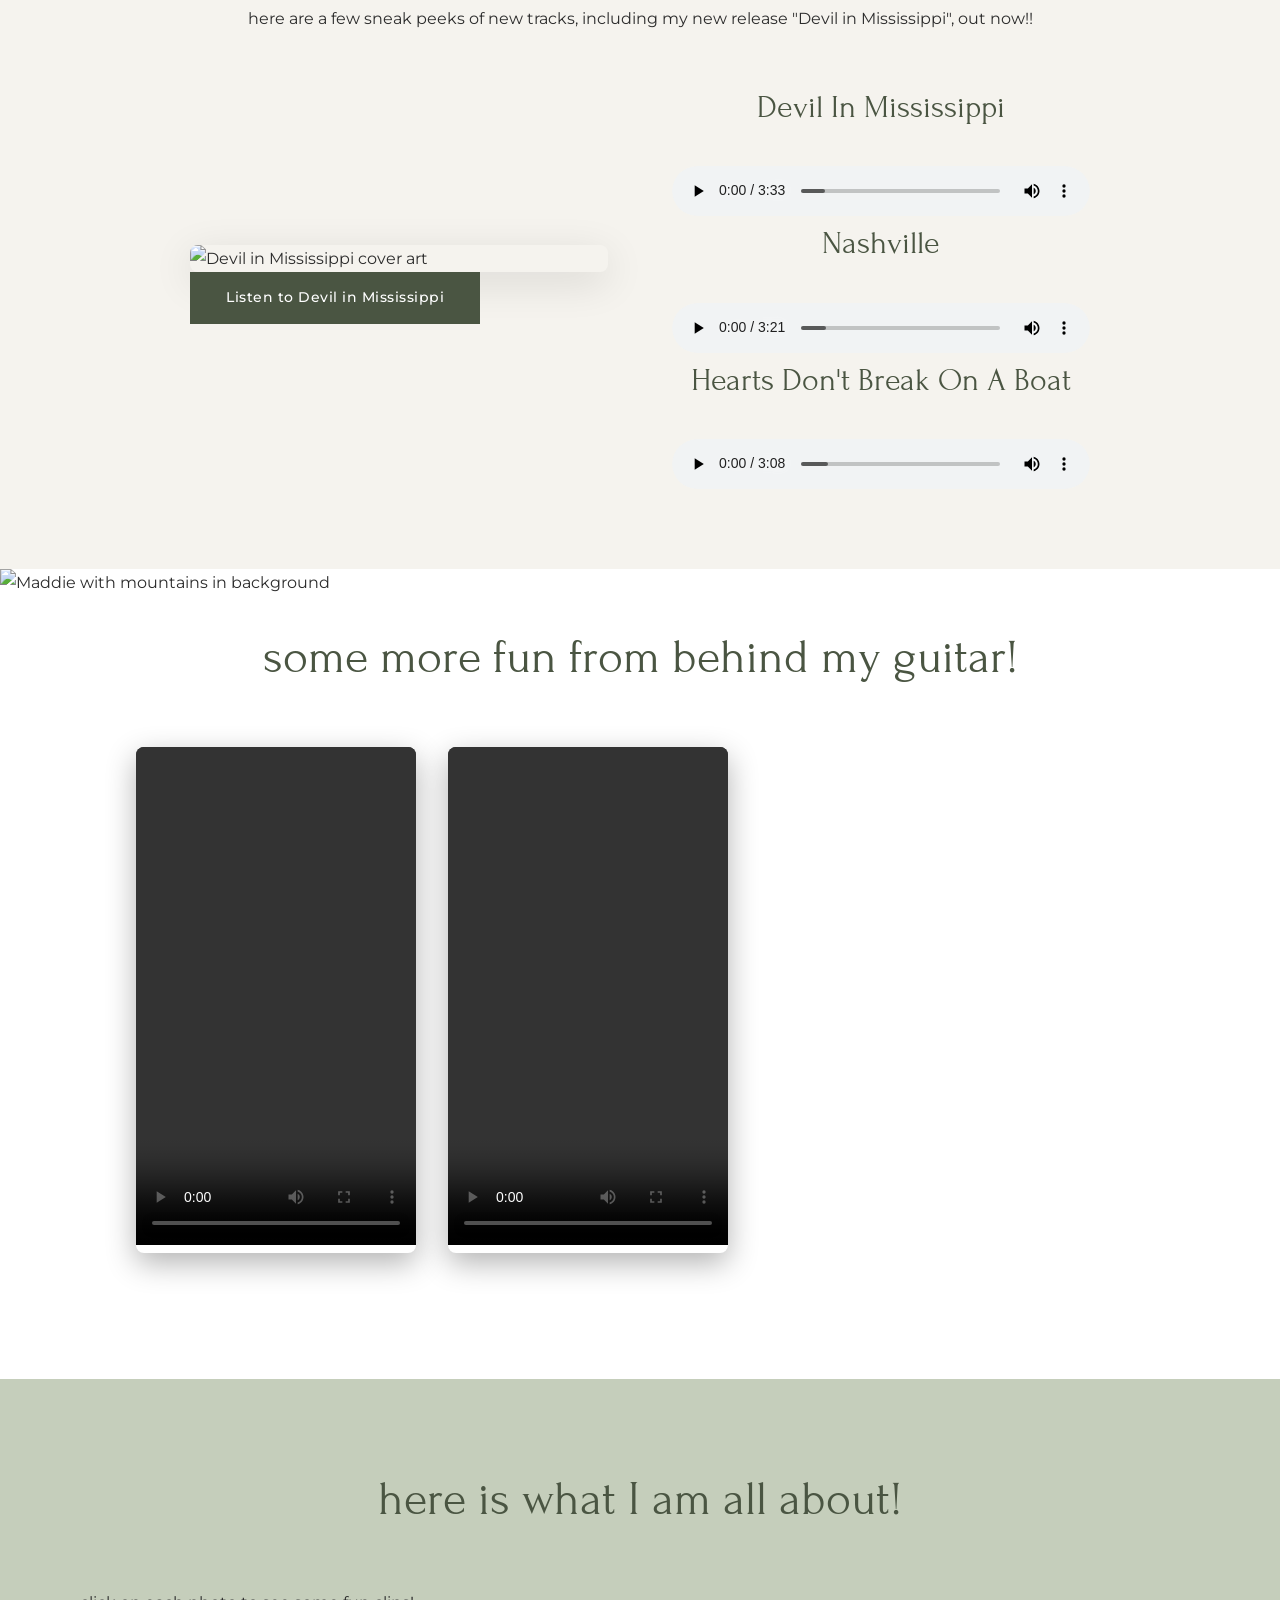
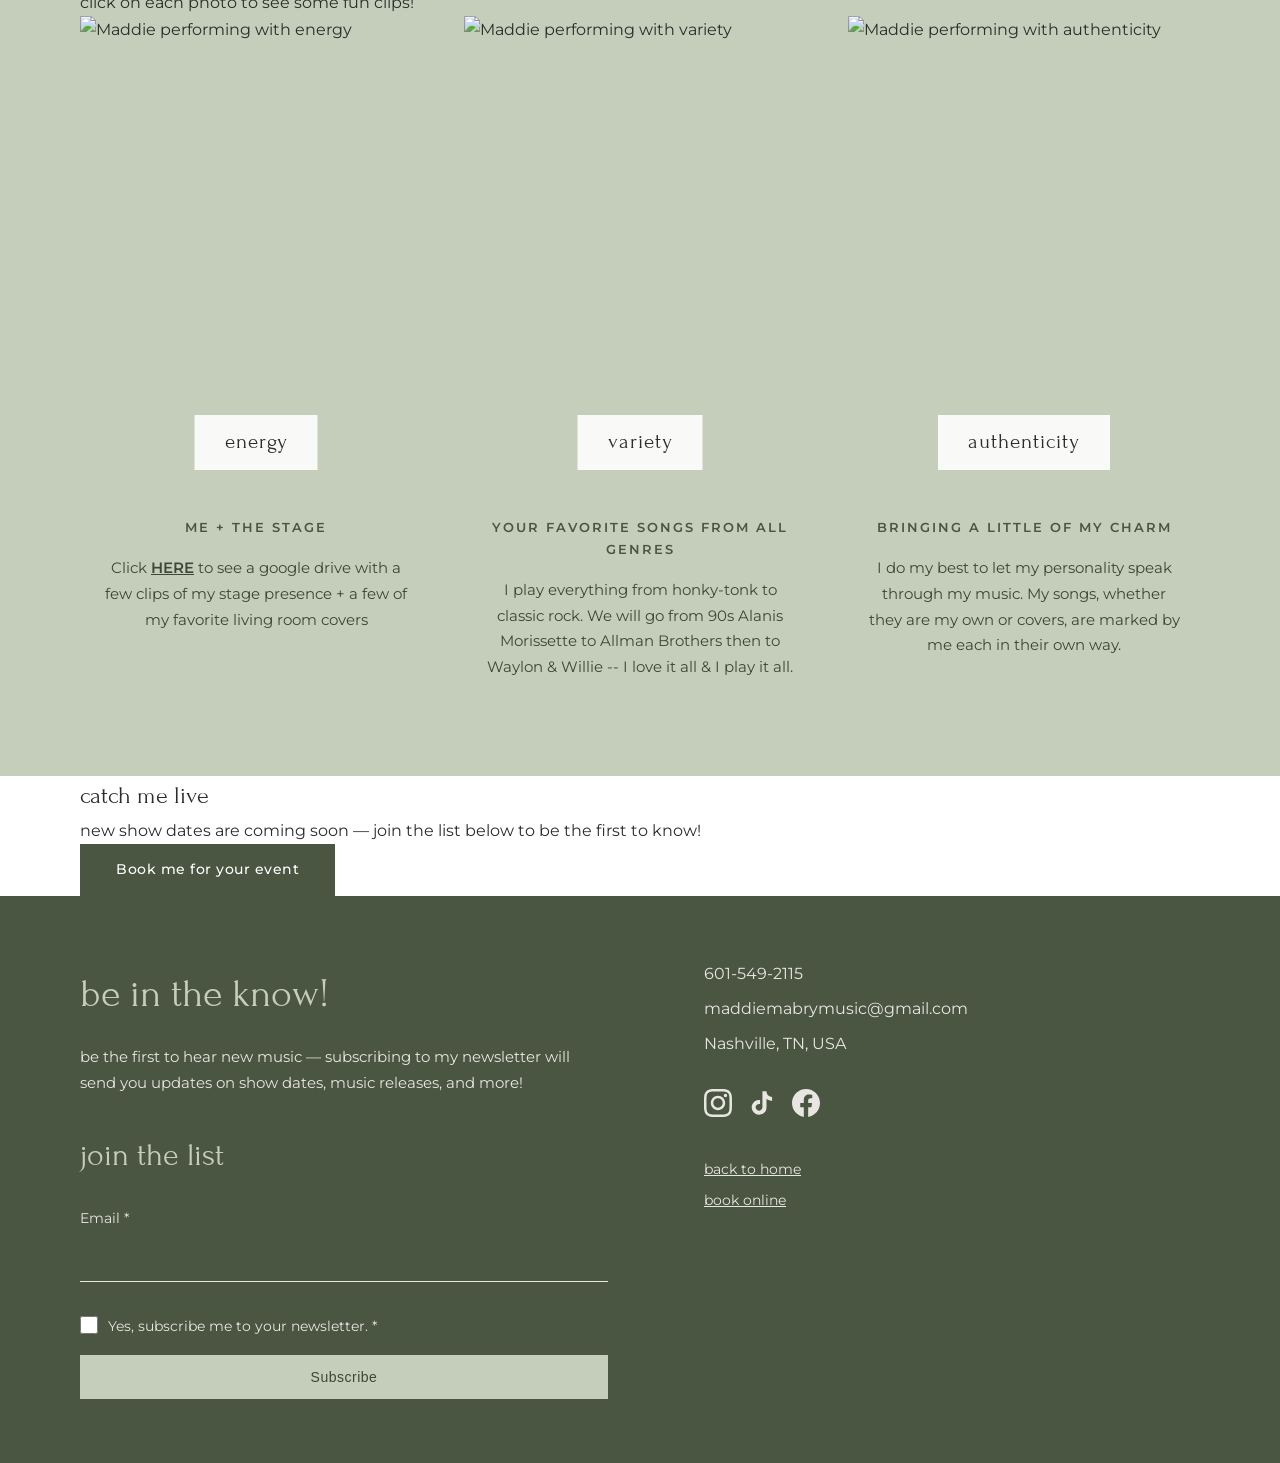
==== commit 92e579cf: "Refactor index.html for content updates and clarity Updated various sections of the index.html file," ====
--- a/index.html
+++ b/index.html
@@ -1,12 +1,9 @@
- 
-
-Index · HTML
 <!DOCTYPE html>
 <html lang="en">
 <head>
     <meta charset="UTF-8">
     <meta name="viewport" content="width=device-width, initial-scale=1.0">
- 
+
     <!-- Primary SEO Meta Tags -->
     <title>Maddie Mabry | Singer-Songwriter | Nashville, TN | Book Live Music</title>
     <meta name="description" content="Maddie Mabry is a singer-songwriter from South Mississippi now based in Nashville, TN. Book her for live shows, private events, weddings, and venues. Making friends one song at a time.">
@@ -14,7 +11,7 @@
     <meta name="author" content="Maddie Mabry">
     <meta name="robots" content="index, follow">
     <link rel="canonical" href="https://maddiemabrymusic.com/">
- 
+
     <!-- Open Graph / Facebook -->
     <meta property="og:type" content="website">
     <meta property="og:url" content="https://maddiemabrymusic.com/">
@@ -22,18 +19,18 @@
     <meta property="og:description" content="Singer-songwriter from South Mississippi. Book Maddie for live shows, private events, and venues. Making friends one song at a time.">
     <meta property="og:image" content="https://maddiemabrymusic.com/images/bfrwebsite2.png">
     <meta property="og:locale" content="en_US">
- 
+
     <!-- Twitter -->
     <meta name="twitter:card" content="summary_large_image">
     <meta name="twitter:url" content="https://maddiemabrymusic.com/">
     <meta name="twitter:title" content="Maddie Mabry | Singer-Songwriter | Nashville, TN">
     <meta name="twitter:description" content="Singer-songwriter from South Mississippi. Book Maddie for live shows, private events, and venues.">
     <meta name="twitter:image" content="https://maddiemabrymusic.com/images/bfrwebsite2.png">
- 
+
     <!-- Favicon -->
     <link rel="icon" type="image/png" href="images/favicon.png">
     <link rel="apple-touch-icon" href="images/favicon.png">
- 
+
     <!-- Schema.org Structured Data for Musicians -->
     <script type="application/ld+json">
     {
@@ -59,7 +56,7 @@
         ]
     }
     </script>
- 
+
     <link rel="stylesheet" href="styles.css">
     <link rel="preconnect" href="https://fonts.googleapis.com">
     <link rel="preconnect" href="https://fonts.gstatic.com" crossorigin>
@@ -80,7 +77,7 @@
             </ul>
         </div>
     </nav>
- 
+
     <!-- Hero Section -->
     <section id="home" class="hero">
         <div class="hero-image-container">
@@ -89,71 +86,75 @@
         <h1 class="hero-title"><img src="images/transparent_signature.png" alt="Maddie Mabry" class="hero-signature"></h1>
         <div class="hero-bottom">
             <p class="hero-tagline">making friends one song at a time</p>
+            <p class="hero-booking">live shows &middot; private events &middot; weddings &middot; venues</p>
             <a href="contact.html" class="btn btn-hero">Book Me Live</a>
         </div>
     </section>
- 
+
     <!-- About Section -->
     <section class="about-section">
         <div class="container">
             <div class="about-grid">
                 <div class="about-text">
-                    <p>Hey y'all! I'm a singer-songwriter from South Mississippi, and I first picked up a guitar when I was four and a half. Music has always been a steady thread through every season of my life— not just something I do, but part of who I am. Over the years, it's taken me from living room jam sessions to bigger stages, and I have had the same goal on each one: to give at least one person in the audience that joyous feeling that good music will leave with ya-- a feeling you just can't shake, but in the best way. For as long as I can remember, I've felt most like myself with a guitar in hand and a story to tell. I hope I get to tell you that story one day soon.</p>
+                    <p>Hey y'all! I'm a singer-songwriter from South Mississippi, and I first picked up a guitar when I was four and a half. Music has always been a steady thread through every season of my life&mdash; not just something I do, but part of who I am. Over the years, it's taken me from living room jam sessions to bigger stages, and I have had the same goal on each one: to give at least one person in the audience that joyous feeling that good music will leave with ya-- a feeling you just can't shake, but in the best way. For as long as I can remember, I've felt most like myself with a guitar in hand and a story to tell. I hope I get to tell you that story one day soon.</p>
                     <p class="about-closing">Glad you are here,</p>
                     <p class="about-signature">Maddie Mabry</p>
                 </div>
                 <div class="about-image">
-                    <img src="images/pikapppic.jpeg" alt="Maddie Mabry">
-                </div>
-            </div>
-        </div>
-    </section>
- 
-    <!-- New Music Section (moved up, now with 3 clipped tracks) -->
-    <section class="new-music-section">
-        <div class="container">
-            <h2 class="section-title">A sneak peek of new music</h2>
-            <p class="music-description">here are a few sneak peeks of new tracks, including my upcoming release "Devil in Mississippi", out 10/23!!</p>
- 
+                    <img src="images/pikapppic.jpeg" alt="Maddie Mabry" loading="lazy">
+                </div>
+            </div>
+        </div>
+    </section>
+
+    <!-- New Music Section -->
+    <section class="new-music-section" id="new-music">
+        <div class="container">
+            <h2 class="section-title">a sneak peek of new music</h2>
+            <p class="music-description" id="musicBlurb">here are a few sneak peeks of new tracks, including my upcoming release "Devil in Mississippi", out 10/23!!</p>
+
             <div class="music-player-container">
                 <div class="album-art">
-                    <img src="images/Devil in Mississippi (3000 x 3000 px).png" alt="Born for Runnin' album art">
-                </div>
- 
-                <div class="music-player">
-                    <h3>Devil In Mississippi</h3>
-                    <audio id="clip-devil" controls preload="metadata">
-                        <source src="audio/Devil_In_Missippi_V4.mp3" type="audio/mpeg">
-                        Your browser does not support the audio element.
-                    </audio>
-                </div>
- 
-                <div class="music-player">
-                    <h3>Nashville</h3>
-                    <audio id="clip-nashville" controls preload="metadata">
-                        <source src="audio/Nashville_V8.mp3" type="audio/mpeg">
-                        Your browser does not support the audio element.
-                    </audio>
-                </div>
- 
-                <div class="music-player">
-                    <h3>Hearts Don't Break On A Boat</h3>
-                    <audio id="clip-hearts" controls preload="metadata">
-                        <source src="audio/Hearts_Dont_Break_On_A_Boat_V5.mp3" type="audio/mpeg">
-                        Your browser does not support the audio element.
-                    </audio>
-                </div>
-            </div>
-        </div>
-    </section>
- 
+                    <img src="images/devil_in_mississippi_cover.jpg" alt="Devil in Mississippi cover art" loading="lazy">
+                    <a href="https://distrokid.com/hyperfollow/maddiemabry/devil-in-mississippi-the-basement-demos" target="_blank" rel="noopener" class="btn btn-presave" id="presaveBtn">Pre-save Devil in Mississippi</a>
+                </div>
+
+                <div class="music-tracks">
+                    <div class="music-player">
+                        <h3>Devil In Mississippi</h3>
+                        <audio id="clip-devil" controls preload="metadata">
+                            <source src="audio/Devil_In_Missippi_V4.mp3" type="audio/mpeg">
+                            Your browser does not support the audio element.
+                        </audio>
+                    </div>
+
+                    <div class="music-player">
+                        <h3>Nashville</h3>
+                        <audio id="clip-nashville" controls preload="metadata">
+                            <source src="audio/Nashville_V8.mp3" type="audio/mpeg">
+                            Your browser does not support the audio element.
+                        </audio>
+                    </div>
+
+                    <div class="music-player">
+                        <h3>Hearts Don't Break On A Boat</h3>
+                        <audio id="clip-hearts" controls preload="metadata">
+                            <source src="audio/Hearts_Dont_Break_On_A_Boat_V5.mp3" type="audio/mpeg">
+                            Your browser does not support the audio element.
+                        </audio>
+                    </div>
+                </div>
+            </div>
+        </div>
+    </section>
+
     <!-- Some More Fun Section -->
     <section class="behind-guitar-section">
         <div class="behind-guitar-bg">
-            <img src="images/bfrwebsite.png" alt="Maddie with mountains in background">
-        </div>
-        <div class="container">
-            <h2 class="section-title">Some more fun from behind my guitar!</h2>
+            <img src="images/bfrwebsite.png" alt="Maddie with mountains in background" loading="lazy">
+        </div>
+        <div class="container">
+            <h2 class="section-title">some more fun from behind my guitar!</h2>
             <div class="embedded-videos-grid">
                 <div class="embedded-video">
                     <video src="videos/IMG_3591.mov#t=0.1" controls playsinline preload="metadata"></video>
@@ -164,38 +165,38 @@
             </div>
         </div>
     </section>
- 
-    <!-- What You Can Expect Section (moved down) -->
+
+    <!-- What I'm All About Section -->
     <section class="expect-section">
         <div class="container">
             <h2 class="section-title">here is what I am all about!</h2>
-        <p class="section-title" style="font-size: 1.2rem; margin-top: 0; margin-bottom: 2rem;">click on each photo to see some fun clips!</p>
+            <p class="section-subtitle">click on each photo to see some fun clips!</p>
             <div class="expect-cards">
                 <div class="expect-card">
                     <a href="https://www.youtube.com/shorts/EA3g9xVGayo" target="_blank" class="expect-card-image">
-                        <img src="images/3FF46318-F790-4733-A68D-48E8557CEB5A.jpeg" alt="Maddie performing with energy">
+                        <img src="images/3FF46318-F790-4733-A68D-48E8557CEB5A.jpeg" alt="Maddie performing with energy" loading="lazy">
                         <div class="expect-card-label">energy</div>
                     </a>
                     <div class="expect-card-content">
-                        <h3>MADDIE + THE STAGE</h3>
-                        <p>Click <a href="https://drive.google.com/drive/folders/16Yg4COmLcVJ_Tq3rPxHHpDaC5FjKg4uo" target="_blank" class="link-underline">HERE</a> to see a google drive with a few clips of Maddie's stage presence + a few of her favorite living room covers</p>
-                    </div>
-                </div>
- 
+                        <h3>ME + THE STAGE</h3>
+                        <p>Click <a href="https://drive.google.com/drive/folders/16Yg4COmLcVJ_Tq3rPxHHpDaC5FjKg4uo" target="_blank" class="link-underline">HERE</a> to see a google drive with a few clips of my stage presence + a few of my favorite living room covers</p>
+                    </div>
+                </div>
+
                 <div class="expect-card">
                     <a href="https://www.youtube.com/shorts/dbkMt09SryA" target="_blank" class="expect-card-image">
-                        <img src="images/IMG_0356.jpeg" alt="Maddie performing with variety">
+                        <img src="images/IMG_0356.jpeg" alt="Maddie performing with variety" loading="lazy">
                         <div class="expect-card-label">variety</div>
                     </a>
                     <div class="expect-card-content">
                         <h3>YOUR FAVORITE SONGS FROM ALL GENRES</h3>
-                        <p>I play everything from honkty-tonk to classic rock. We will go from 90s Alanis Morisette to Allman Brothers then to Waylon & Willie -- I love it all & I play it all.</p>
-                    </div>
-                </div>
- 
+                        <p>I play everything from honky-tonk to classic rock. We will go from 90s Alanis Morissette to Allman Brothers then to Waylon &amp; Willie -- I love it all &amp; I play it all.</p>
+                    </div>
+                </div>
+
                 <div class="expect-card">
                     <a href="https://www.youtube.com/watch?v=DvOqOddyRu4" target="_blank" class="expect-card-image">
-                        <img src="images/IMG_4395.jpeg" alt="Maddie performing with authenticity">
+                        <img src="images/IMG_4395.jpeg" alt="Maddie performing with authenticity" loading="lazy">
                         <div class="expect-card-label">authenticity</div>
                     </a>
                     <div class="expect-card-content">
@@ -206,15 +207,51 @@
             </div>
         </div>
     </section>
- 
+
+    <!-- Shows / Booking Section -->
+    <section class="shows-section">
+        <div class="container">
+            <h2 class="section-title">catch me live</h2>
+            <p class="shows-note">new show dates are coming soon &mdash; join the list below to be the first to know!</p>
+
+            <!--
+              WHEN YOU HAVE SHOWS: replace the line above with a list like this one
+              (copy the li line once per show).
+
+              <ul class="shows-list">
+                  <li><span class="show-date">Nov 8</span> <span class="show-venue">Venue Name &middot; City, ST</span></li>
+              </ul>
+            -->
+
+            <a href="contact.html" class="btn">Book me for your event</a>
+
+            <!--
+              ONE-SHEET: upload a PDF into a "files" folder in your repo, then delete the
+              lines that start and end this note so the button below shows up.
+
+              <a href="files/Maddie_Mabry_One_Sheet.pdf" class="btn btn-outline" download>Download my one-sheet</a>
+            -->
+
+            <!--
+              TESTIMONIAL: add a real quote when you have one, then delete the lines that
+              start and end this note.
+
+              <blockquote class="testimonial">
+                  <p>"Quote goes here."</p>
+                  <cite>Name, Venue or Event</cite>
+              </blockquote>
+            -->
+        </div>
+    </section>
+
     <!-- Footer -->
     <footer class="footer">
         <div class="footer-container">
             <div class="footer-left">
                 <h3 class="footer-title">be in the know!</h3>
-                <p class="footer-text">subscribing to my newsletter will send you updates on show dates, music releases, and more!</p>
- 
-                <h4 class="footer-subtitle">Get in Touch</h4>
+                <p class="footer-text">be the first to hear new music &mdash; subscribing to my newsletter will send you updates on show dates, music releases, and more!</p>
+
+                <h4 class="footer-subtitle">join the list</h4>
                 <form id="newsletterForm" class="newsletter-form" name="newsletter" method="POST" data-netlify="true">
                     <input type="hidden" name="form-name" value="newsletter">
                     <label class="form-label">Email *</label>
@@ -227,12 +264,12 @@
                 </form>
                 <div id="formMessage" class="form-message"></div>
             </div>
- 
+
             <div class="footer-right">
                 <p class="contact-info">601-549-2115</p>
                 <p class="contact-info">maddiemabrymusic@gmail.com</p>
                 <p class="contact-info">Nashville, TN, USA</p>
- 
+
                 <div class="social-links">
                     <a href="https://www.instagram.com/maddiemabryy" target="_blank" aria-label="Instagram">
                         <svg width="28" height="28" viewBox="0 0 24 24" fill="currentColor">
@@ -250,7 +287,7 @@
                         </svg>
                     </a>
                 </div>
- 
+
                 <div class="footer-links">
                     <a href="#home">back to home</a>
                     <a href="contact.html">book online</a>
@@ -258,27 +295,26 @@
             </div>
         </div>
     </footer>
- 
+
     <script src="script.js"></script>
     <script>
-        // Auto start/stop points for sneak-peek clips
-        // { elementId, startTime (sec), endTime (sec) }
+        // Auto start/stop points for sneak-peek clips (seconds)
         var clipConfig = [
             { id: "clip-nashville", start: 40, end: 63 }, // Nashville: 0:40 -> 1:03
-            { id: "clip-devil",     start: 64, end: 93 }, // Devil In Mississippi: 1:03 -> 1:33
-            { id: "clip-hearts",    start: 36, end: 63 }  // Hearts Don't Break On A Boat: 0:36 -> 1:02
+            { id: "clip-devil",     start: 64, end: 93 }, // Devil In Mississippi: 1:04 -> 1:33
+            { id: "clip-hearts",    start: 36, end: 63 }  // Hearts Don't Break On A Boat: 0:36 -> 1:03
         ];
- 
+
         clipConfig.forEach(function (cfg) {
             var audio = document.getElementById(cfg.id);
             if (!audio) return;
- 
+
             audio.addEventListener("play", function () {
                 if (audio.currentTime < cfg.start || audio.currentTime >= cfg.end) {
                     audio.currentTime = cfg.start;
                 }
             });
- 
+
             audio.addEventListener("timeupdate", function () {
                 if (audio.currentTime >= cfg.end) {
                     audio.pause();
@@ -286,7 +322,15 @@
                 }
             });
         });
+
+        // On release day (Oct 23, 2026) switch the pre-save wording to "listen" wording
+        var releaseDate = new Date("2026-10-23T00:00:00");
+        if (new Date() >= releaseDate) {
+            var presaveBtn = document.getElementById("presaveBtn");
+            var musicBlurb = document.getElementById("musicBlurb");
+            if (presaveBtn) presaveBtn.textContent = "Listen to Devil in Mississippi";
+            if (musicBlurb) musicBlurb.textContent = 'here are a few sneak peeks of new tracks, including my new release "Devil in Mississippi", out now!!';
+        }
     </script>
 </body>
 </html>
- 
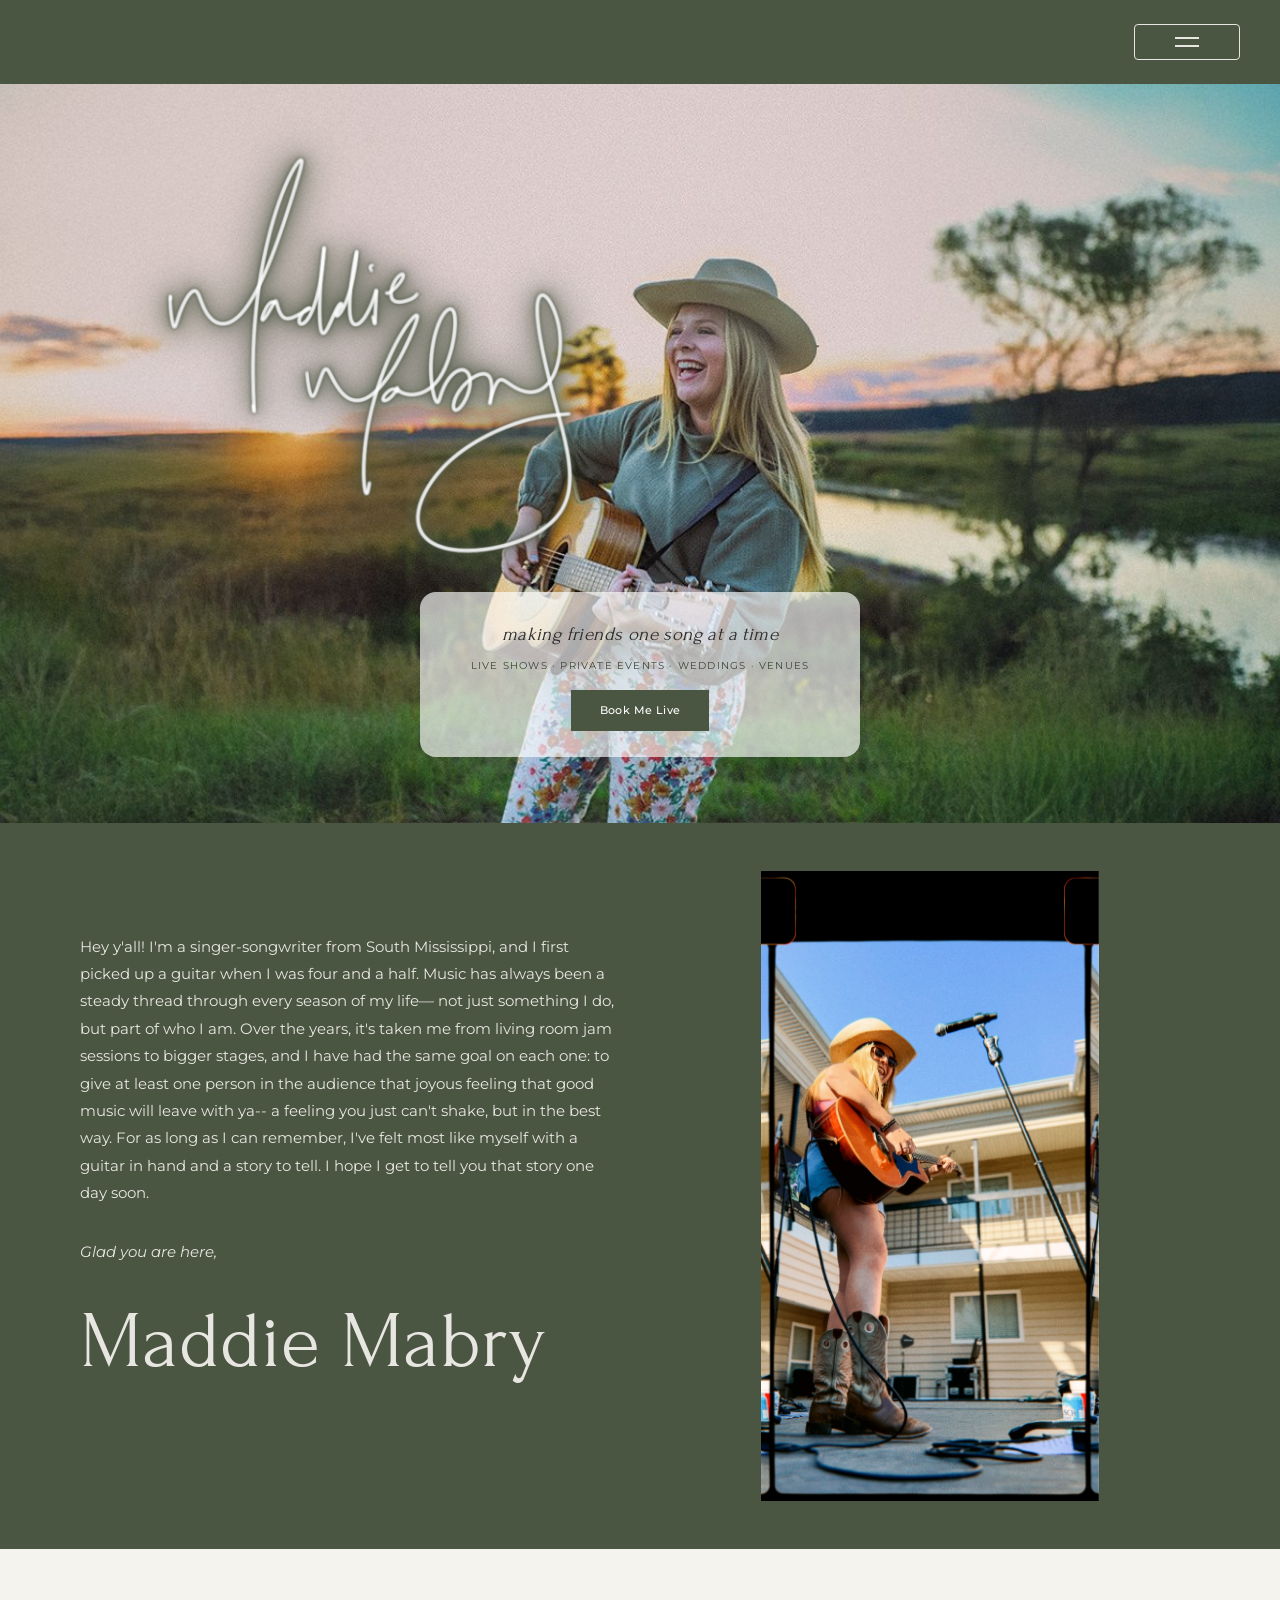
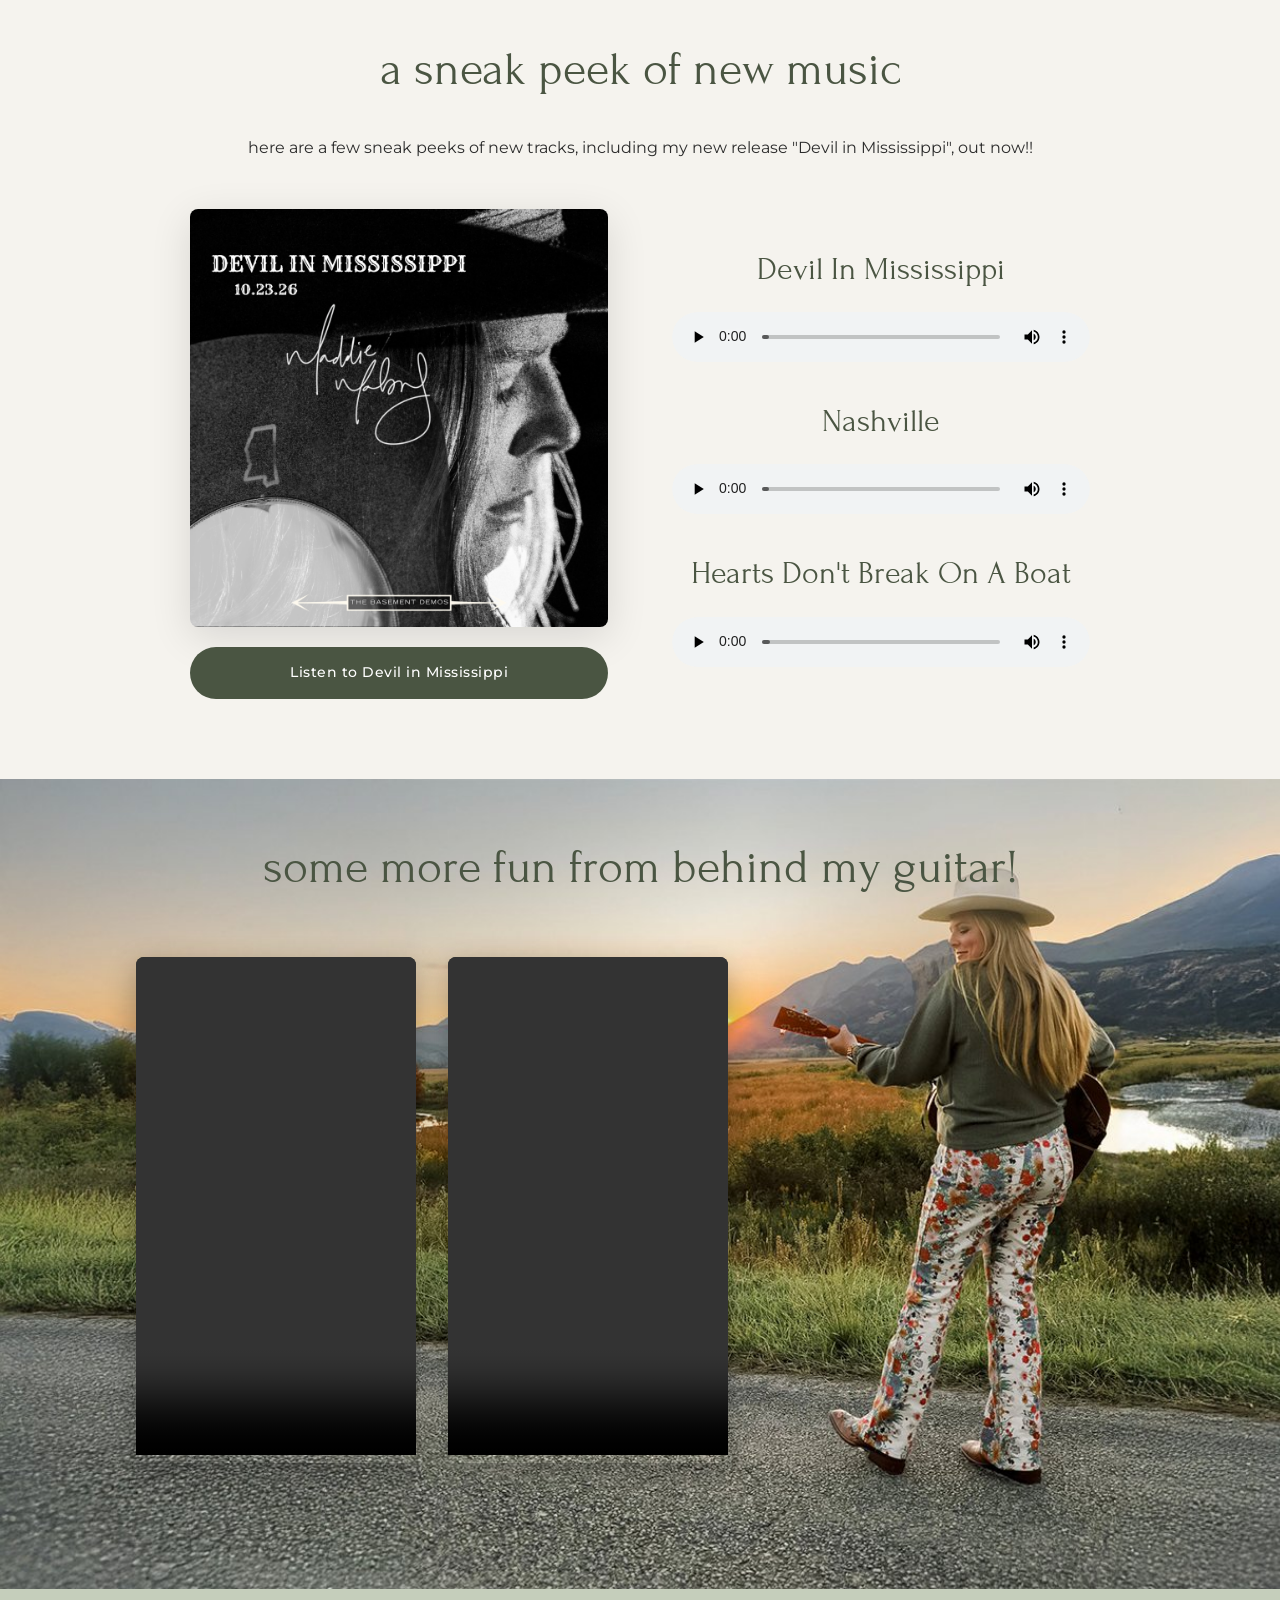
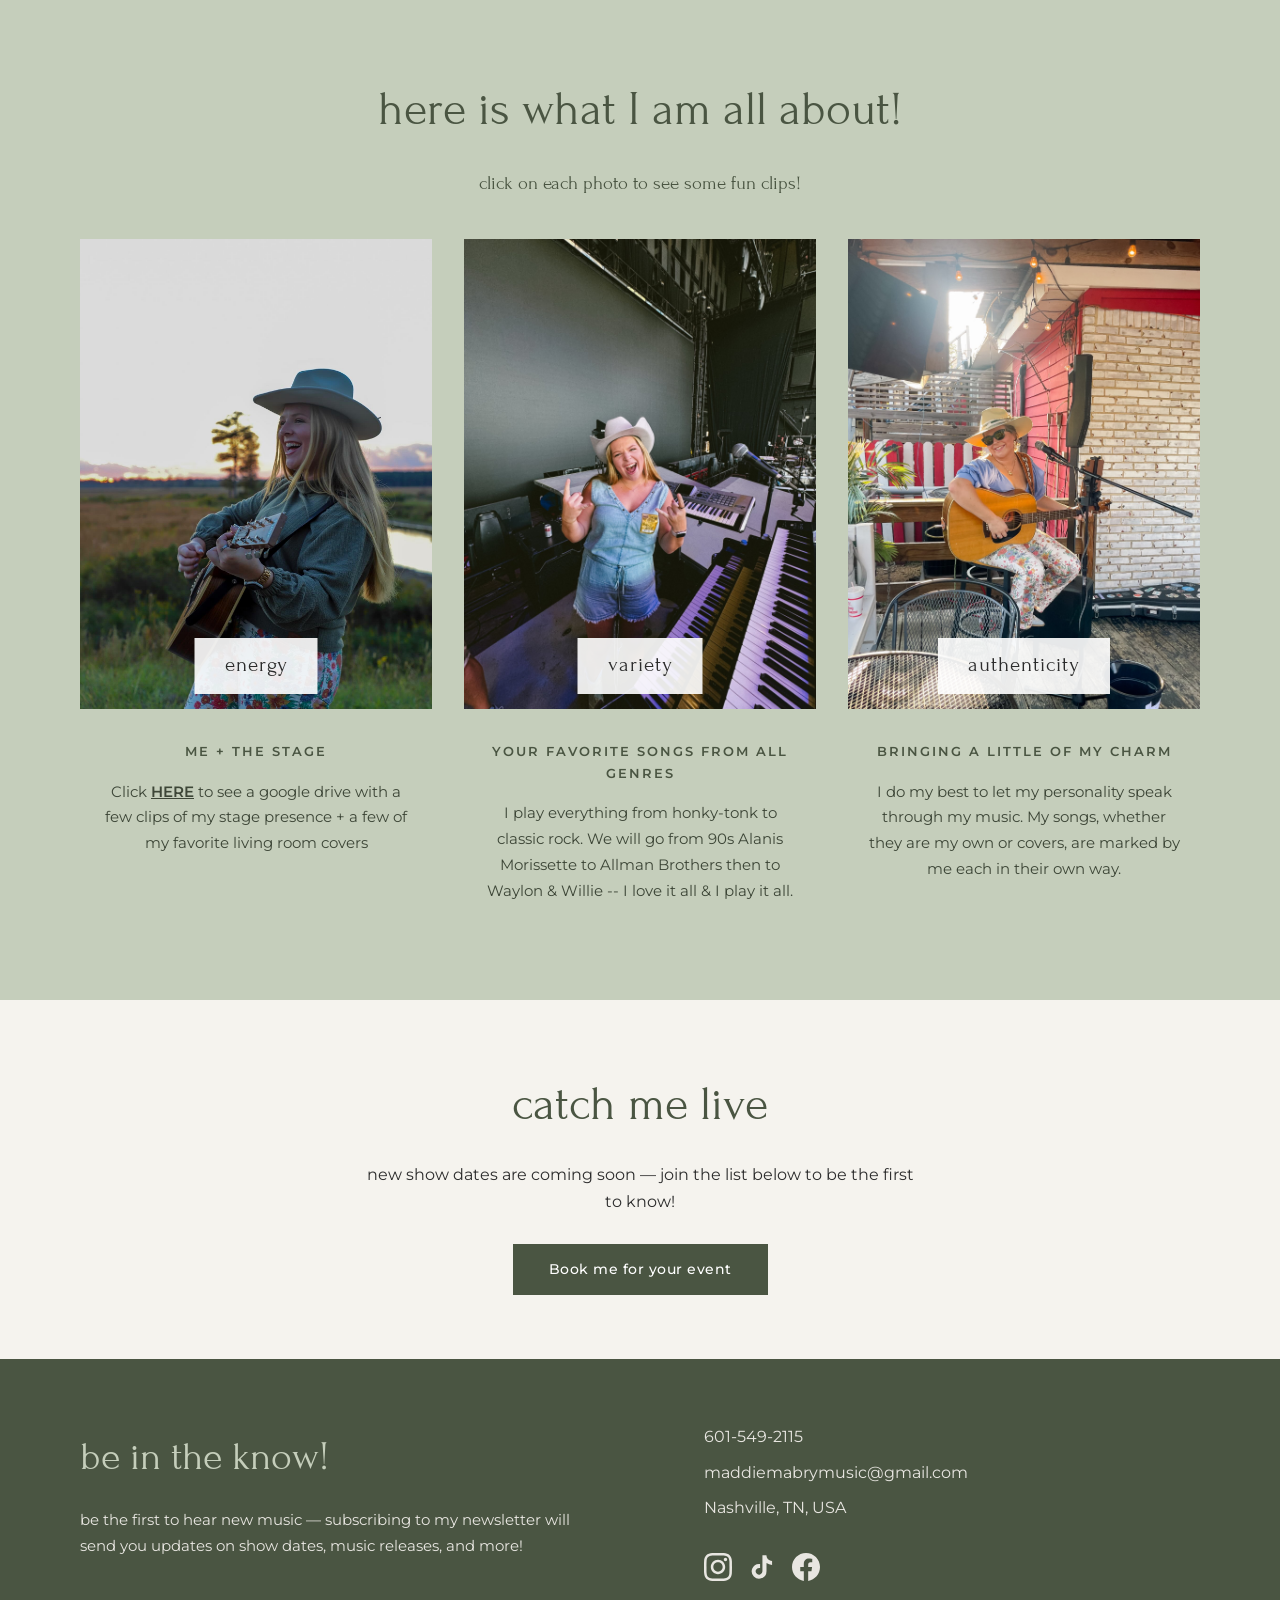
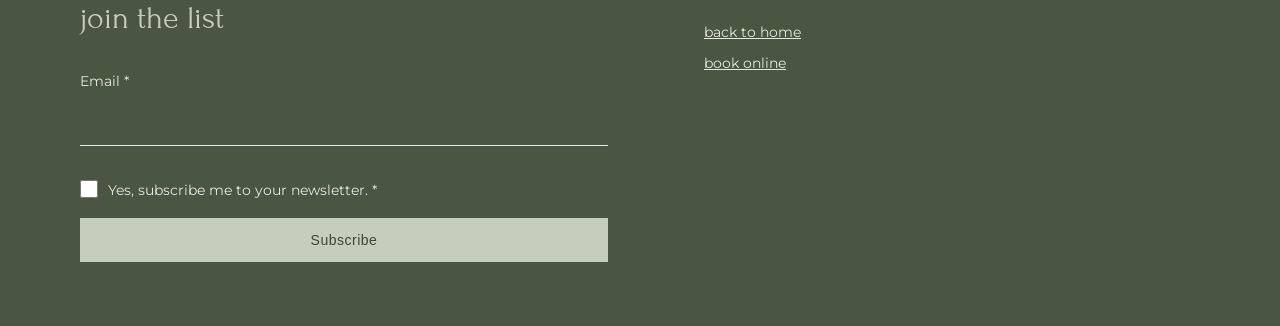
==== commit 984436c2: "Remove lazy loading from image tags" ====
--- a/index.html
+++ b/index.html
@@ -101,7 +101,7 @@
                     <p class="about-signature">Maddie Mabry</p>
                 </div>
                 <div class="about-image">
-                    <img src="images/pikapppic.jpeg" alt="Maddie Mabry" loading="lazy">
+                    <img src="images/pikapppic.jpeg" alt="Maddie Mabry" >
                 </div>
             </div>
         </div>
@@ -115,7 +115,7 @@
 
             <div class="music-player-container">
                 <div class="album-art">
-                    <img src="images/devil_in_mississippi_cover.jpg" alt="Devil in Mississippi cover art" loading="lazy">
+                    <img src="images/devil_in_mississippi_cover.jpg" alt="Devil in Mississippi cover art" >
                     <a href="https://distrokid.com/hyperfollow/maddiemabry/devil-in-mississippi-the-basement-demos" target="_blank" rel="noopener" class="btn btn-presave" id="presaveBtn">Pre-save Devil in Mississippi</a>
                 </div>
 
@@ -151,7 +151,7 @@
     <!-- Some More Fun Section -->
     <section class="behind-guitar-section">
         <div class="behind-guitar-bg">
-            <img src="images/bfrwebsite.png" alt="Maddie with mountains in background" loading="lazy">
+            <img src="images/bfrwebsite.png" alt="Maddie with mountains in background" >
         </div>
         <div class="container">
             <h2 class="section-title">some more fun from behind my guitar!</h2>
@@ -174,7 +174,7 @@
             <div class="expect-cards">
                 <div class="expect-card">
                     <a href="https://www.youtube.com/shorts/EA3g9xVGayo" target="_blank" class="expect-card-image">
-                        <img src="images/3FF46318-F790-4733-A68D-48E8557CEB5A.jpeg" alt="Maddie performing with energy" loading="lazy">
+                        <img src="images/3FF46318-F790-4733-A68D-48E8557CEB5A.jpeg" alt="Maddie performing with energy" >
                         <div class="expect-card-label">energy</div>
                     </a>
                     <div class="expect-card-content">
@@ -185,7 +185,7 @@
 
                 <div class="expect-card">
                     <a href="https://www.youtube.com/shorts/dbkMt09SryA" target="_blank" class="expect-card-image">
-                        <img src="images/IMG_0356.jpeg" alt="Maddie performing with variety" loading="lazy">
+                        <img src="images/IMG_0356.jpeg" alt="Maddie performing with variety" >
                         <div class="expect-card-label">variety</div>
                     </a>
                     <div class="expect-card-content">
@@ -196,7 +196,7 @@
 
                 <div class="expect-card">
                     <a href="https://www.youtube.com/watch?v=DvOqOddyRu4" target="_blank" class="expect-card-image">
-                        <img src="images/IMG_4395.jpeg" alt="Maddie performing with authenticity" loading="lazy">
+                        <img src="images/IMG_4395.jpeg" alt="Maddie performing with authenticity" >
                         <div class="expect-card-label">authenticity</div>
                     </a>
                     <div class="expect-card-content">
--- a/styles.css
+++ b/styles.css
@@ -88,6 +88,25 @@
     background: var(--sage-green-light);
 }
 
+.btn-presave {
+    display: block;
+    text-align: center;
+    margin-top: 1.25rem;
+    border-radius: 50px;
+}
+
+.btn-outline {
+    background: transparent;
+    color: var(--hunter-green);
+    border: 1px solid var(--hunter-green);
+    margin-left: 0.75rem;
+}
+
+.btn-outline:hover {
+    background: var(--hunter-green);
+    color: var(--white);
+}
+
 /* Navigation */
 .navbar {
     position: absolute;
@@ -193,6 +212,7 @@
     font-family: 'Playfair Display', serif;
     white-space: nowrap;
 }
+
 .hero-signature {
     width: min(38vw, 480px);
     height: auto;
@@ -216,7 +236,8 @@
         opacity: 0.5;
         filter:
             drop-shadow(0 0 1px var(--hunter-green))
-            drop-shadow(0 0 4px var(--hunter-green));
+            drop-shadow(0 0 4px var(--hunter-green))
+            drop-shadow(0 0 8px var(--hunter-green));
     }
 }
 
@@ -225,6 +246,7 @@
         animation: none;
     }
 }
+
 .hero-bottom {
     position: relative;
     z-index: 2;
@@ -241,8 +263,16 @@
     font-size: 1.5rem;
     font-style: italic;
     color: var(--dark-text);
-    margin-bottom: 1rem;
+    margin-bottom: 0.5rem;
     letter-spacing: 0.5px;
+}
+
+.hero-booking {
+    font-size: 0.8rem;
+    text-transform: uppercase;
+    letter-spacing: 1.5px;
+    color: var(--hunter-green-dark);
+    margin-bottom: 1.25rem;
 }
 
 /* About Section */
@@ -286,7 +316,7 @@
     margin: 0 auto;
 }
 
-/* What You Can Expect Section */
+/* What I'm All About Section */
 .expect-section {
     padding: 5rem 0;
     background: var(--sage-green);
@@ -297,6 +327,15 @@
     font-size: 3rem;
     text-align: center;
     margin-bottom: 3rem;
+}
+
+.expect-section .section-subtitle {
+    font-family: 'Forum', 'Playfair Display', serif;
+    color: var(--hunter-green);
+    text-align: center;
+    font-size: 1.2rem;
+    margin-top: -2rem;
+    margin-bottom: 2.5rem;
 }
 
 .expect-cards {
@@ -464,10 +503,16 @@
     box-shadow: 0 10px 40px rgba(0,0,0,0.12);
 }
 
-.music-player {
+.music-tracks {
     display: flex;
     flex-direction: column;
     gap: 2rem;
+}
+
+.music-player {
+    display: flex;
+    flex-direction: column;
+    gap: 1rem;
 }
 
 .music-player h3 {
@@ -482,6 +527,69 @@
     height: 50px;
     border-radius: 50px;
     outline: none;
+}
+
+/* Shows / Booking Section */
+.shows-section {
+    padding: 4rem 0;
+    background: var(--cream);
+    text-align: center;
+}
+
+.shows-section .section-title {
+    font-size: 3rem;
+    color: var(--hunter-green);
+    margin-bottom: 1rem;
+}
+
+.shows-note {
+    max-width: 560px;
+    margin: 0 auto 1.75rem;
+    color: var(--dark-text);
+}
+
+.shows-list {
+    list-style: none;
+    max-width: 560px;
+    margin: 0 auto 1.75rem;
+    text-align: left;
+}
+
+.shows-list li {
+    display: flex;
+    gap: 1.25rem;
+    padding: 0.75rem 0;
+    border-bottom: 1px solid var(--sage-green);
+}
+
+.show-date {
+    font-family: 'Forum', serif;
+    font-size: 1.3rem;
+    color: var(--hunter-green);
+    min-width: 5rem;
+}
+
+.show-venue {
+    color: var(--dark-text);
+}
+
+.testimonial {
+    max-width: 560px;
+    margin: 2.5rem auto 0;
+    font-family: 'Forum', serif;
+    font-size: 1.4rem;
+    font-style: italic;
+    color: var(--hunter-green);
+}
+
+.testimonial cite {
+    display: block;
+    margin-top: 0.75rem;
+    font-family: 'Montserrat', sans-serif;
+    font-size: 0.85rem;
+    font-style: normal;
+    letter-spacing: 1px;
+    color: var(--hunter-green-dark);
 }
 
 /* Footer */
@@ -801,6 +909,12 @@
 @media (max-width: 768px) {
     .hero-title {
         font-size: clamp(2.5rem, 10vw, 5rem);
+        align-self: center;
+        margin-left: 0;
+    }
+
+    .hero-signature {
+        width: 70vw;
     }
 
     .hero-bottom {
@@ -814,7 +928,8 @@
     .section-title,
     .expect-section .section-title,
     .behind-guitar-section .section-title,
-    .new-music-section .section-title {
+    .new-music-section .section-title,
+    .shows-section .section-title {
         font-size: 2rem;
     }
 
@@ -850,6 +965,10 @@
         letter-spacing: 2px;
     }
 
+    .hero-signature {
+        width: 80vw;
+    }
+
     .hero-bottom {
         padding: 1rem 1.5rem;
         margin: 0 1rem 1rem;
@@ -864,4 +983,9 @@
         width: 100%;
         max-width: 300px;
     }
-}
+
+    .btn-outline {
+        margin-left: 0;
+        margin-top: 0.75rem;
+    }
+}
